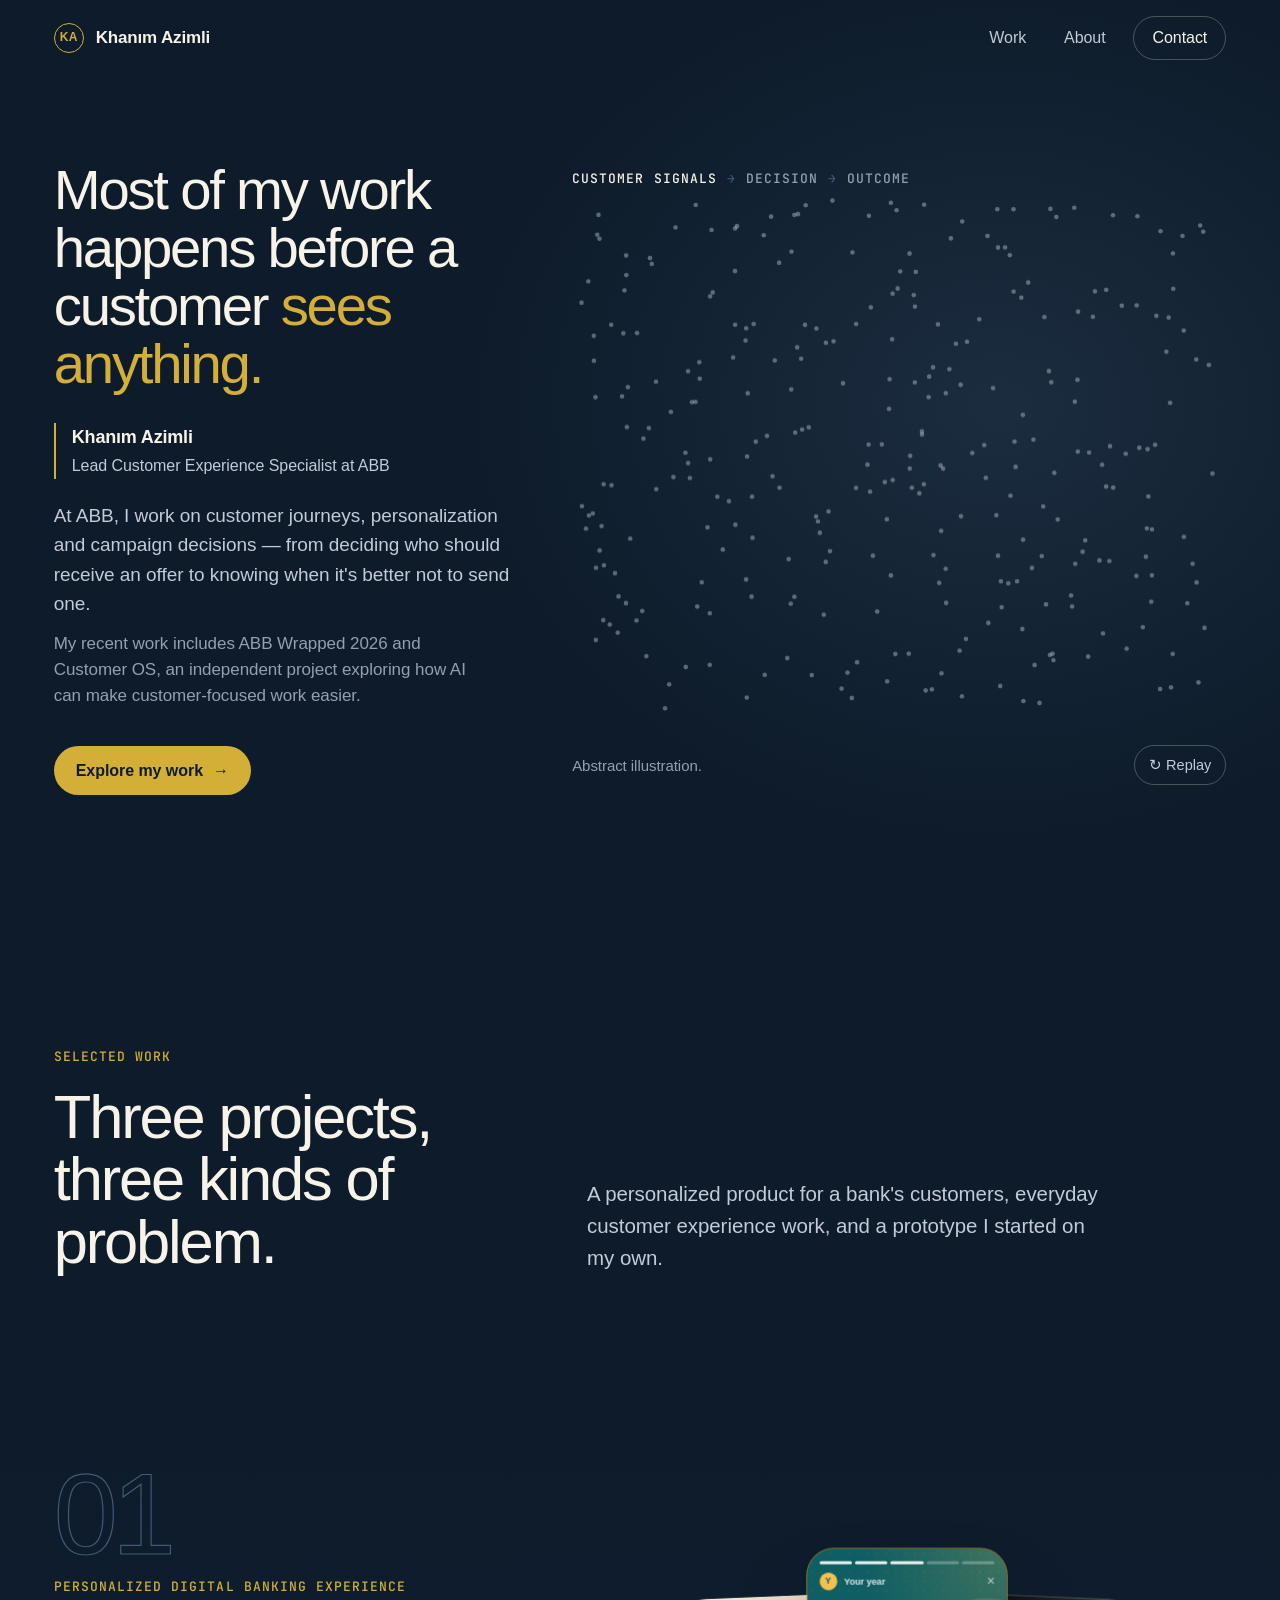
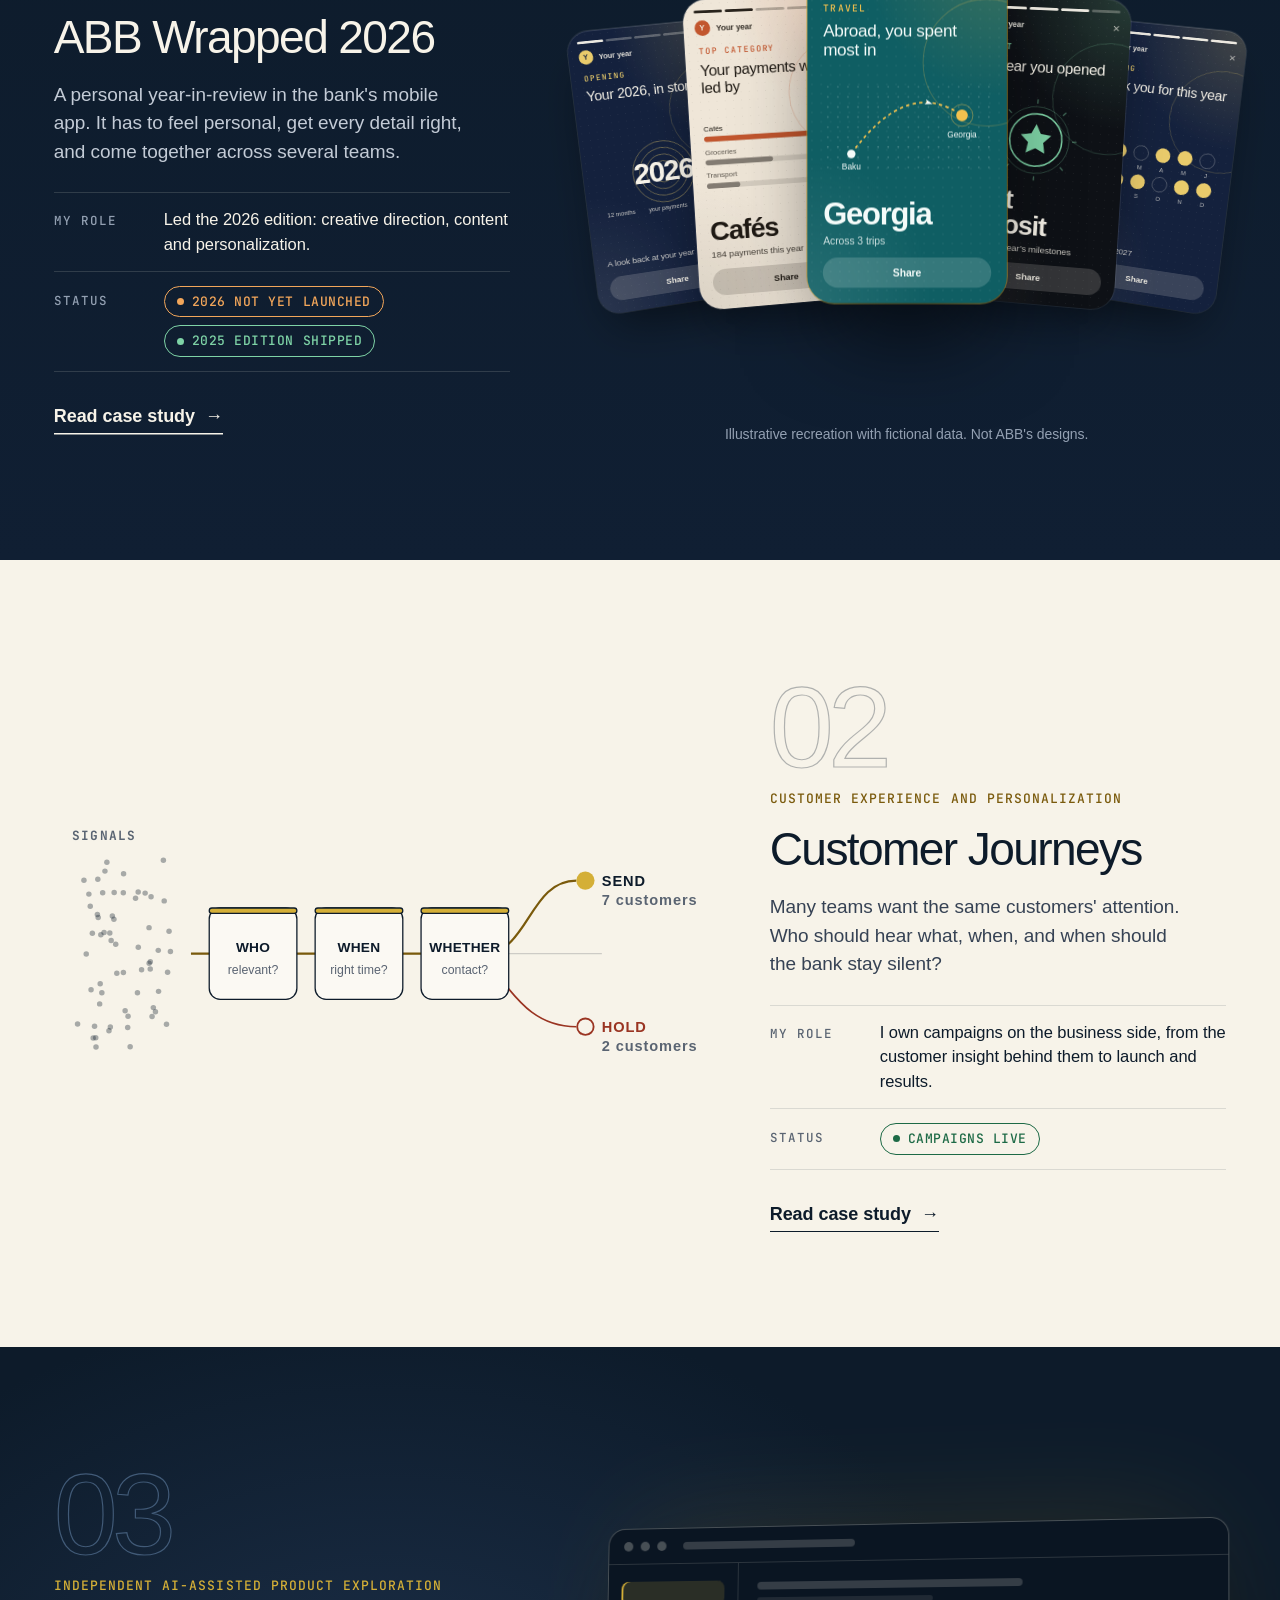
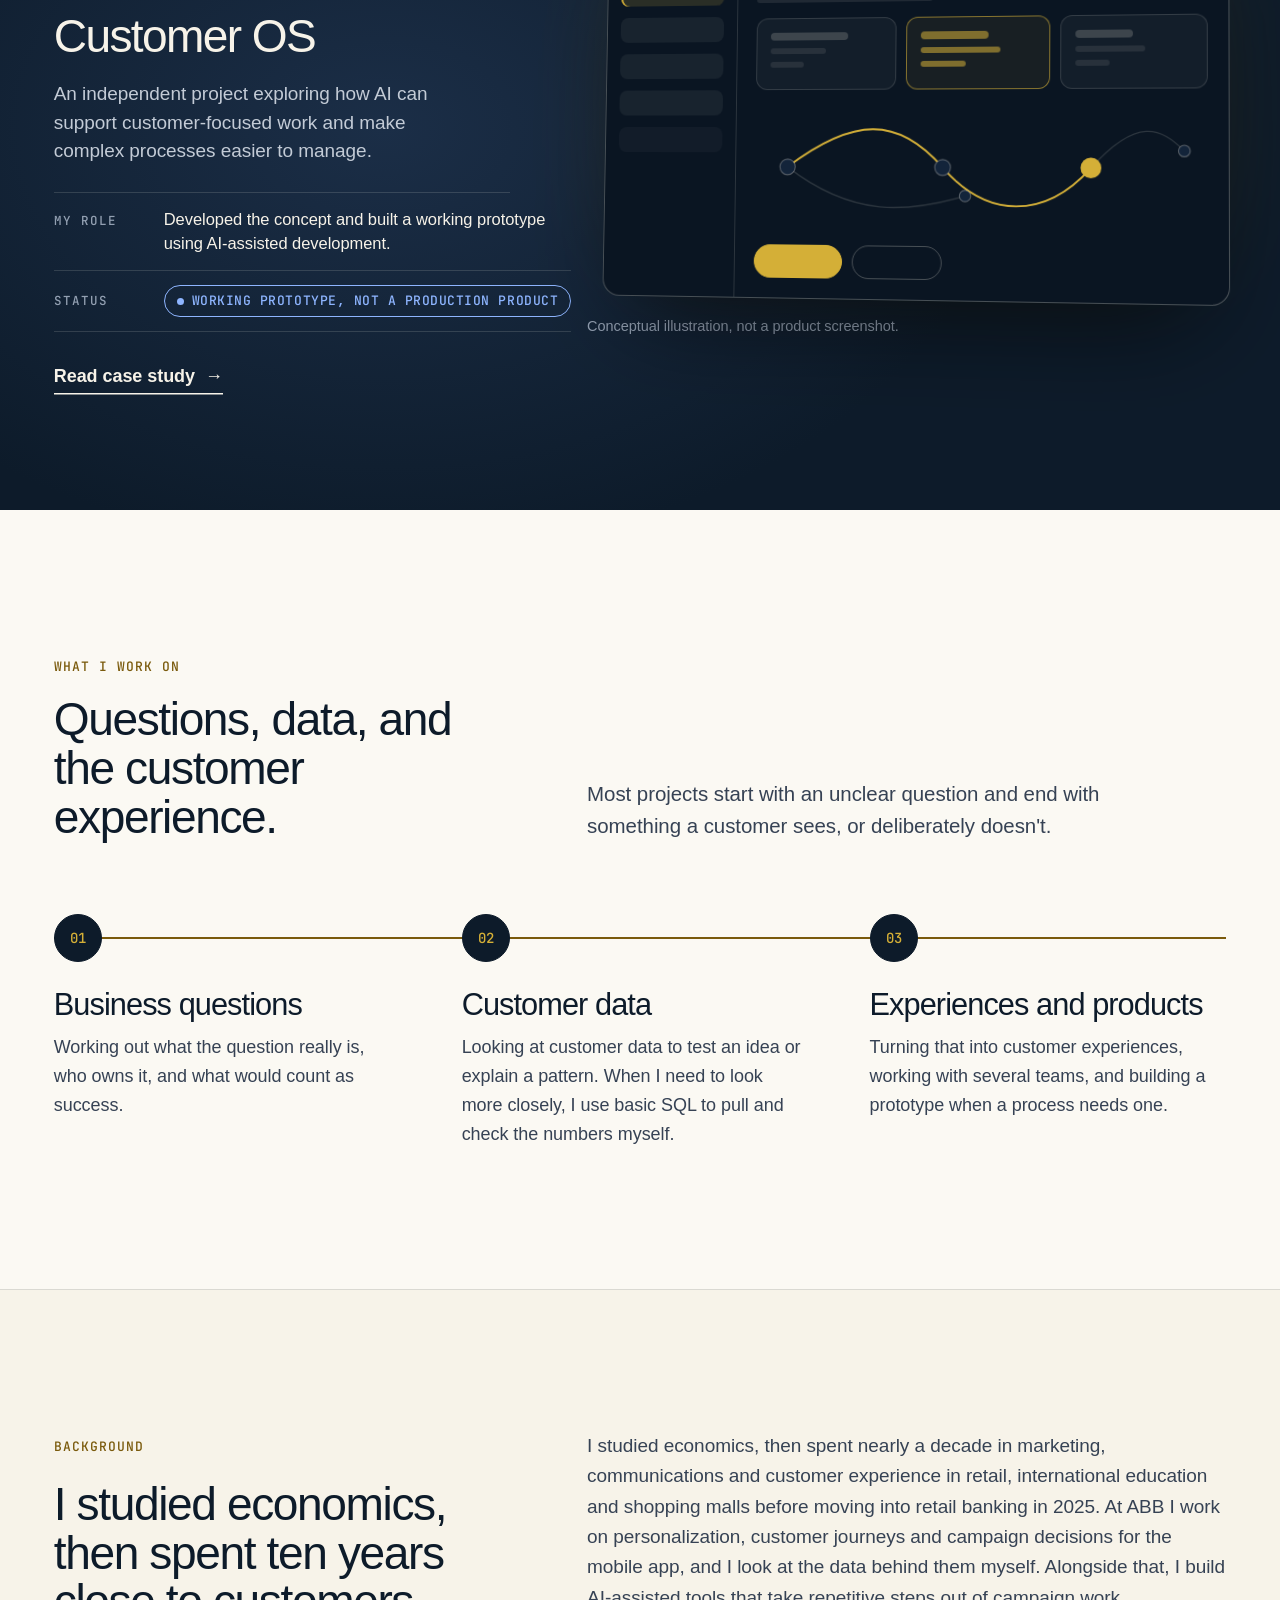
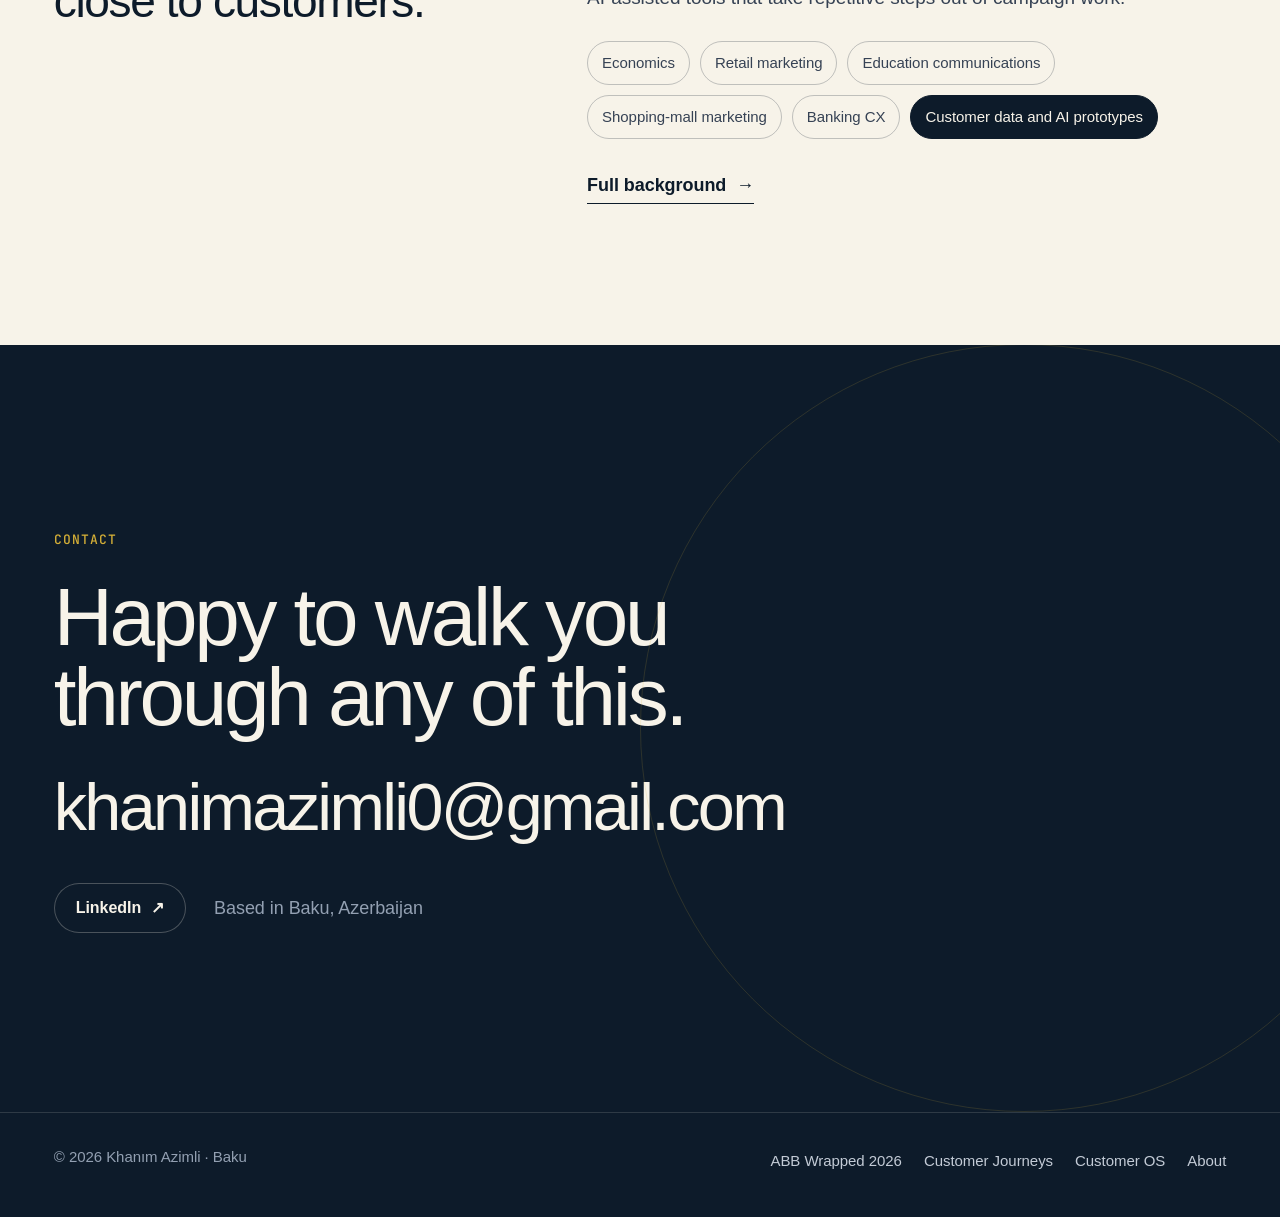
==== index.html @ fde763e1 "Shorten case studies and remove remaining operational detail - ABB Wrapped 2026: remove the story vi" ====
<!doctype html>
<html lang="en">
<head>
<!-- Google tag (gtag.js) -->
<script async src="https://www.googletagmanager.com/gtag/js?id=G-ZDHZ7BPM4B"></script>
<script>
  window.dataLayer = window.dataLayer || [];
  function gtag(){dataLayer.push(arguments);}
  gtag('js', new Date());

  gtag('config', 'G-ZDHZ7BPM4B');
</script>
<meta charset="utf-8">
<meta name="viewport" content="width=device-width, initial-scale=1">
<title>Khanım Azimli · Customer experience, data and products</title>
<meta name="description" content="Khanım Azimli, Lead Customer Experience Specialist at ABB in Baku. Selected work: ABB Wrapped 2026, customer journeys and personalization, and Customer OS, an independent AI-assisted product exploration.">
<link rel="canonical" href="https://khanimazimli.github.io/">
<meta property="og:type" content="website">
<meta property="og:title" content="Khanım Azimli · The Decision Studio">
<meta property="og:description" content="Customer experience, data and personalization in retail banking, and an independent AI-assisted product. Three selected projects.">
<meta property="og:url" content="https://khanimazimli.github.io/">
<meta name="theme-color" content="#0D1B2A">
<link rel="icon" href="data:image/svg+xml,%3Csvg xmlns='http://www.w3.org/2000/svg' viewBox='0 0 32 32'%3E%3Crect width='32' height='32' rx='16' fill='%230D1B2A'/%3E%3Ccircle cx='16' cy='16' r='12' fill='none' stroke='%23D4AF37' stroke-width='1.6'/%3E%3Ctext x='16' y='20.5' font-family='Arial' font-size='11' font-weight='700' fill='%23D4AF37' text-anchor='middle'%3EKA%3C/text%3E%3C/svg%3E">
<script type="application/ld+json">
{"@context":"https://schema.org","@type":"Person","name":"Khanım Azimli","jobTitle":"Lead Customer Experience Specialist","worksFor":{"@type":"Organization","name":"International Bank of Azerbaijan (ABB)"},"address":{"@type":"PostalAddress","addressLocality":"Baku","addressCountry":"AZ"},"url":"https://khanimazimli.github.io/","sameAs":["https://www.linkedin.com/in/khanimazimli"]}
</script>
<link rel="preconnect" href="https://api.fontshare.com" crossorigin>
<link rel="preconnect" href="https://fonts.googleapis.com">
<link rel="preconnect" href="https://fonts.gstatic.com" crossorigin>
<link rel="stylesheet" href="https://api.fontshare.com/v2/css?f[]=satoshi@400,500,700&display=swap">
<link rel="stylesheet" href="https://fonts.googleapis.com/css2?family=JetBrains+Mono:wght@500&display=swap">
<link rel="stylesheet" href="assets/studio.css">
<style>
/* ---------- hero ---------- */
.hero { min-height: 100svh; display: flex; align-items: center; padding: 120px 0 64px; position: relative; overflow: hidden; }
.hero::before { content: ""; position: absolute; inset: 0; background: radial-gradient(60% 70% at 78% 45%, rgba(65, 90, 119, .28), transparent 70%); pointer-events: none; }
.hero .wrap { display: grid; grid-template-columns: minmax(0, 5fr) minmax(0, 7fr); gap: clamp(24px, 4vw, 64px); align-items: center; position: relative; }
.hero h1 { font-size: clamp(40px, 4.4vw, 64px); letter-spacing: -.04em; line-height: 1.03; max-width: 15ch; }
.hero .who2 { margin-top: 30px; padding-left: 16px; border-left: 2px solid var(--gold); }
.hero .who2 b { display: block; font-weight: 700; font-size: 18px; letter-spacing: -.01em; }
.hero .who2 span { display: block; margin-top: 2px; font-size: 16px; color: var(--tx-2); }
.hero h1 .gold { display: inline; }
.hero .lede { margin-top: 22px; font-size: 19px; max-width: 46ch; }
.hero .lede.l2 { margin-top: 12px; font-size: 17px; color: var(--tx-3); }
.hero .acts { margin-top: 36px; display: flex; flex-wrap: wrap; gap: 12px; }

/* visualization */
.viz { position: relative; aspect-ratio: 7 / 6; width: 100%; }
.viz canvas { position: absolute; inset: 0; width: 100%; height: 100%; }
.viz .stage { position: absolute; left: 0; top: 0; font: 500 13px/1.3 var(--m); letter-spacing: .08em; text-transform: uppercase; color: var(--tx-3); display: flex; gap: 10px; align-items: center; }
.viz .stage b { color: var(--gold); font-weight: 500; }
.viz .stage .ar { color: var(--steel); }
.viz .stage span { transition: color .4s; }
.viz .stage span.on { color: var(--tx); }
.act { position: absolute; right: 0; top: 34%; width: 37%; padding: 16px 18px; background: var(--gold); color: var(--navy); border-radius: 14px; opacity: 0; transform: translateY(10px); transition: opacity .6s var(--e), transform .6s var(--e); }
.act.on { opacity: 1; transform: none; }
.act small { display: block; font: 500 12.5px/1.3 var(--m); letter-spacing: .08em; text-transform: uppercase; }
.act b { display: block; margin-top: 6px; font-size: 18px; line-height: 1.25; }
.act span { display: block; margin-top: 6px; font-size: 14.5px; line-height: 1.4; }
.viz-foot { display: flex; justify-content: space-between; align-items: center; gap: 12px; margin-top: 14px; }
.replay { display: inline-flex; align-items: center; gap: 8px; min-height: 40px; padding: 6px 14px; border-radius: 999px; background: transparent; border: 1px solid var(--ln-d2); color: var(--tx-2); font-size: 14.5px; }
.replay:hover { border-color: var(--gold); color: var(--tx); }

@media (max-width: 1080px) {
  .hero .wrap { grid-template-columns: 1fr; }
  .hero { padding-top: 112px; }
  .viz { max-width: 760px; }
}
.qx { display: none; }
@media (max-width: 640px) {
  .hero { min-height: auto; padding: 92px 0 36px; }
  .hero h1 { font-size: 36px; line-height: 1.04; }
  .hero .who2 { margin-top: 18px; }
  .hero .who2 b { font-size: 17px; }
  .hero .who2 span { font-size: 15px; }
  .hero .lede { font-size: 17px; margin-top: 14px; }
  .hero .lede.l2 { font-size: 15.5px; margin-top: 8px; }
  .hero .acts { margin-top: 20px; }
  .qx { display: grid; grid-template-columns: repeat(3, minmax(0, 1fr)); gap: 8px; margin-top: 14px; }
  .qx a { display: block; padding: 10px 10px 12px; border-radius: 12px; border: 1px solid var(--ln-d2); text-decoration: none; font-size: 14px; line-height: 1.25; color: var(--tx); min-height: 44px; }
  .qx a small { display: block; font: 500 11.5px var(--m); color: var(--gold); letter-spacing: .06em; margin-bottom: 4px; }
  .viz { aspect-ratio: auto; margin-top: 4px; }
  .viz canvas { position: relative; height: 190px; }
  .viz .stage { position: relative; margin-bottom: 4px; flex-wrap: wrap; font-size: 11.5px; gap: 6px; }
  .act { position: relative; width: 100%; right: auto; top: auto; bottom: auto; margin-top: 8px; padding: 12px 14px; }
  .act b { font-size: 16px; margin-top: 4px; }
  .act span { font-size: 13.5px; margin-top: 4px; }
  .viz-foot { margin-top: 8px; }
}

/* ---------- selected work ---------- */
.work-h { padding: var(--sec) 0 clamp(40px, 5vw, 64px); }
.feat { position: relative; overflow: hidden; padding: clamp(72px, 9vw, 136px) 0; }
.feat .wrap { display: grid; grid-template-columns: minmax(0, 5fr) minmax(0, 7fr); gap: clamp(32px, 6vw, 96px); align-items: center; }
.feat.rev .wrap { grid-template-columns: minmax(0, 7fr) minmax(0, 5fr); }
.feat.rev .txt { order: 2; }
.feat .no { font: 500 clamp(64px, 9vw, 128px)/.9 var(--f); letter-spacing: -.05em; color: transparent; -webkit-text-stroke: 1.2px var(--steel); }
.feat.lt .no { -webkit-text-stroke-color: rgba(13, 27, 42, .3); }
.feat h3 { margin-top: 18px; font-size: clamp(32px, 3.6vw, 52px); letter-spacing: -.035em; line-height: 1.02; }
.feat .prob { margin-top: 20px; font-size: 19px; line-height: 1.5; color: var(--tx-2); max-width: 40ch; }
.feat.lt .prob { color: var(--ink-2); }
.feat dl { margin: 26px 0 0; display: grid; gap: 0; border-top: 1px solid var(--ln-d); max-width: 46ch; }
.feat.lt dl { border-color: var(--ln-l); }
.feat dl div { display: grid; grid-template-columns: 96px 1fr; gap: 14px; padding: 14px 0; border-bottom: 1px solid var(--ln-d); align-items: baseline; }
.feat.lt dl div { border-color: var(--ln-l); }
.feat dt { font: 500 12.5px/1.4 var(--m); letter-spacing: .08em; text-transform: uppercase; color: var(--tx-3); }
.feat.lt dt { color: var(--ink-3); }
.feat dd { margin: 0; font-size: 16.5px; line-height: 1.5; }
.feat .go { margin-top: 30px; }
.feat .vis { position: relative; min-width: 0; }
.feat .tag { position: absolute; left: 0; bottom: -34px; font-size: 14px; color: var(--tx-3); }
.feat.lt .tag { color: var(--ink-3); }
@media (max-width: 960px) {
  .feat .wrap, .feat.rev .wrap { grid-template-columns: 1fr; }
  .feat.rev .txt { order: 0; }
  .feat .vis { order: 2; }
}

/* 01 wrapped fan */
.f1 { background: linear-gradient(180deg, var(--navy) 0%, #101F33 100%); }
.fan { position: relative; height: clamp(380px, 44vw, 560px); perspective: 1400px; }
.fan .phone { position: absolute; top: 50%; left: 50%; width: clamp(150px, 15vw, 220px); transform-origin: 50% 100%; transition: transform 1s var(--e), opacity 1s var(--e); will-change: transform; }
.fan .phone:nth-child(1) { transform: translate(-50%, -50%) translateX(-118%) rotateY(18deg) rotateZ(-7deg) scale(.82); }
.fan .phone:nth-child(2) { transform: translate(-50%, -50%) translateX(-62%) rotateY(12deg) rotateZ(-3.5deg) scale(.9); z-index: 2; }
.fan .phone:nth-child(3) { transform: translate(-50%, -50%) scale(1.04); z-index: 3; box-shadow: 0 50px 90px -30px rgba(0, 0, 0, .8), 0 0 0 1px rgba(212, 175, 55, .55); }
.fan .phone:nth-child(4) { transform: translate(-50%, -50%) translateX(62%) rotateY(-12deg) rotateZ(3.5deg) scale(.9); z-index: 2; }
.fan .phone:nth-child(5) { transform: translate(-50%, -50%) translateX(118%) rotateY(-18deg) rotateZ(7deg) scale(.82); }
.js .fan:not(.in) .phone { transform: translate(-50%, -50%) scale(.9); opacity: 0; }
.f1:hover .fan.in .phone:nth-child(1), .f1:focus-within .fan.in .phone:nth-child(1) { transform: translate(-50%, -50%) translateX(-140%) rotateY(14deg) rotateZ(-9deg) scale(.82); }
.f1:hover .fan.in .phone:nth-child(2), .f1:focus-within .fan.in .phone:nth-child(2) { transform: translate(-50%, -50%) translateX(-74%) rotateY(8deg) rotateZ(-4.5deg) scale(.9); }
.f1:hover .fan.in .phone:nth-child(4), .f1:focus-within .fan.in .phone:nth-child(4) { transform: translate(-50%, -50%) translateX(74%) rotateY(-8deg) rotateZ(4.5deg) scale(.9); }
.f1:hover .fan.in .phone:nth-child(5), .f1:focus-within .fan.in .phone:nth-child(5) { transform: translate(-50%, -50%) translateX(140%) rotateY(-14deg) rotateZ(9deg) scale(.82); }
@media (max-width: 640px) {
  .fan { height: 420px; }
  .fan .phone { width: 168px; }
  .fan .phone:nth-child(1), .fan .phone:nth-child(5) { display: none; }
  .fan .phone:nth-child(2) { transform: translate(-50%, -50%) translateX(-52%) rotateZ(-5deg) scale(.86); }
  .fan .phone:nth-child(4) { transform: translate(-50%, -50%) translateX(52%) rotateZ(5deg) scale(.86); }
}

/* 02 decision flow */
.flow svg { width: 100%; height: auto; overflow: visible; }
.flow .rail { fill: none; stroke: rgba(13, 27, 42, .18); stroke-width: 1.5; }
.flow .path { fill: none; stroke: var(--gold-ink); stroke-width: 2.4; stroke-dasharray: 1; stroke-dashoffset: 1; }
.flow .hpath { fill: none; stroke: var(--hold-l); stroke-width: 1.8; stroke-dasharray: 1; stroke-dashoffset: 1; }
.flow.in .path { transition: stroke-dashoffset 2.4s var(--e2) .3s; stroke-dashoffset: 0; }
.flow.in .hpath { transition: stroke-dashoffset 1.6s var(--e2) 1.2s; stroke-dashoffset: 0; }
.flow .gate rect { fill: var(--paper); stroke: var(--ink); stroke-width: 1.4; }
.flow .gate text { font: 700 15px var(--f); fill: var(--ink); letter-spacing: .02em; }
.flow .gate .q { font: 400 13.5px var(--f); fill: var(--ink-3); letter-spacing: 0; }
.flow .gate .lit { fill: var(--gold); opacity: 0; transition: opacity .5s; }
.flow.in .g1 .lit { opacity: 1; transition-delay: .9s; }
.flow.in .g2 .lit { opacity: 1; transition-delay: 1.5s; }
.flow.in .g3 .lit { opacity: 1; transition-delay: 2.1s; }
.flow .tally { opacity: 0; transition: opacity .6s 3.9s; font: 500 14px var(--m); }
.flow.in .tally { opacity: 1; }
.flow .dot { fill: rgba(13, 27, 42, .34); }
.flow .run { offset-rotate: 0deg; offset-distance: 0%; opacity: 0; }
.flow.in .run { animation: run 2.6s var(--e2) forwards; animation-delay: var(--d); }
@keyframes run { 0% { offset-distance: 0%; opacity: 0; } 8% { opacity: 1; } 92% { opacity: 1; } 100% { offset-distance: 100%; opacity: 0; } }
.flow .out text { font: 700 16px var(--f); letter-spacing: .06em; }

/* 03 abstract product */
.f3 { background: radial-gradient(70% 80% at 30% 50%, #1B2E47 0%, var(--navy) 70%); }
.pw { perspective: 1600px; }
.pw .absw { transform: rotateY(-9deg) rotateX(3deg); transform-origin: 70% 50%; transition: transform 1.1s var(--e); }
.f3:hover .pw .absw, .f3:focus-within .pw .absw { transform: rotateY(-3deg) rotateX(1deg); }
@media (max-width: 640px) { .pw .absw { transform: none; } }

/* ---------- capabilities ---------- */
.caps { position: relative; display: grid; grid-template-columns: repeat(3, minmax(0, 1fr)); gap: clamp(20px, 4vw, 56px); margin-top: clamp(40px, 6vw, 72px); }
.caps::before { content: ""; position: absolute; left: 0; right: 0; top: 23px; height: 1.5px; background: var(--ln-l2); }
.caps .line { position: absolute; left: 0; top: 23px; height: 2px; width: 100%; background: var(--gold-ink); transform-origin: 0 50%; transform: scaleX(0); transition: transform 2.2s var(--e2) .2s; }
.caps.in .line { transform: scaleX(1); }
.cap { position: relative; }
.cap .nd { width: 48px; height: 48px; border-radius: 50%; display: grid; place-items: center; background: var(--paper); border: 1.5px solid var(--ink); font: 500 14px var(--m); position: relative; z-index: 1; transition: background .5s, color .5s, border-color .5s; }
.caps.in .cap .nd { background: var(--ink); color: var(--gold); }
.caps.in .cap:nth-child(2) .nd { transition-delay: .2s; } .caps.in .cap:nth-child(3) .nd { transition-delay: .9s; } .caps.in .cap:nth-child(4) .nd { transition-delay: 1.7s; }
.cap h3 { margin-top: 26px; font-size: clamp(24px, 2.4vw, 32px); letter-spacing: -.03em; }
.cap p { margin-top: 12px; color: var(--ink-2); max-width: 34ch; }
.cap .eg { margin-top: 20px; padding-top: 16px; border-top: 1px solid var(--ln-l); font-size: 15.5px; color: var(--ink-3); }
.cap .eg a { color: var(--ink); font-weight: 700; text-decoration-color: var(--gold-ink); text-underline-offset: 4px; }
@media (max-width: 860px) {
  .caps { grid-template-columns: 1fr; gap: 40px; padding-left: 70px; }
  .caps::before { left: 23px; right: auto; top: 0; bottom: 0; width: 1.5px; height: auto; }
  .caps .line { left: 23px; top: 0; width: 2px; height: 100%; transform: scaleY(0); transform-origin: 50% 0; }
  .caps.in .line { transform: scaleY(1); }
  .cap .nd { position: absolute; left: -70px; top: 0; }
  .cap h3 { margin-top: 8px; }
}

/* ---------- background, contact ---------- */
.bg-grid { display: grid; grid-template-columns: minmax(0, 5fr) minmax(0, 7fr); gap: clamp(32px, 6vw, 96px); }
.bg-grid > * { min-width: 0; }
.path { display: flex; flex-wrap: wrap; gap: 10px; margin-top: 28px; }
.path span { padding: 9px 14px; border-radius: 999px; border: 1px solid var(--ln-l2); font-size: 15px; color: var(--ink-2); }
.path span.hot { background: var(--ink); color: var(--ivory); border-color: var(--ink); }
@media (max-width: 960px) { .bg-grid { grid-template-columns: 1fr; } }
.contact { padding: clamp(110px, 14vw, 200px) 0; position: relative; overflow: hidden; }
.contact::after { content: ""; position: absolute; right: -10%; top: 50%; width: 60vw; aspect-ratio: 1; border-radius: 50%; border: 1px solid rgba(212, 175, 55, .16); transform: translateY(-50%); pointer-events: none; }
.contact .mail { display: inline-block; margin-top: 36px; font-size: clamp(28px, 5.2vw, 76px); font-weight: 500; letter-spacing: -.04em; line-height: 1.05; text-decoration: none; overflow-wrap: anywhere; background: linear-gradient(var(--gold), var(--gold)) 0 100% / 0 2px no-repeat; transition: background-size .6s var(--e), color .3s; }
.contact .mail:hover { background-size: 100% 2px; color: var(--gold); }
.contact .row { margin-top: 40px; display: flex; flex-wrap: wrap; gap: 12px 28px; align-items: center; color: var(--tx-3); }
@media (max-width: 640px) {
  .work-h { padding: 52px 0 0; }
  .work-h .lede { font-size: 17px; }
  .feat { padding: 56px 0 64px; }
  .feat .no { font-size: 56px; }
}
</style>
</head>
<body>
<a class="skip" href="#main">Skip to content</a>

<header class="nav">
  <div class="wrap">
    <a class="brand" href="./" aria-label="Khanım Azimli, home"><i aria-hidden="true">KA</i><span>Khanım Azimli</span></a>
    <nav aria-label="Primary">
      <ul>
        <li><a href="#work">Work</a></li>
        <li><a href="about/">About</a></li>
        <li><a class="cta" href="#contact">Contact</a></li>
      </ul>
    </nav>
  </div>
</header>

<main id="main">
  <!-- A · HERO -->
  <section class="hero dk" aria-labelledby="h1">
    <div class="wrap">
      <div>
        <h1 id="h1" data-rv>Most of my work happens before a customer <span class="gold">sees anything.</span></h1>
        <p class="who2" data-rv style="--d:.1s"><b>Khanım Azimli</b><span>Lead Customer Experience Specialist at ABB</span></p>
        <p class="lede" data-rv style="--d:.18s">At ABB, I work on customer journeys, personalization and campaign decisions — from deciding who should receive an offer to knowing when it's better not to send one.</p>
        <p class="lede l2" data-rv style="--d:.24s">My recent work includes ABB Wrapped 2026 and Customer OS, an independent project exploring how AI can make customer-focused work easier.</p>
        <div class="acts" data-rv style="--d:.32s"><a class="btn" href="#work">Explore my work <span class="ar" aria-hidden="true">→</span></a></div>
        <nav class="qx" aria-label="Case studies"><a href="abb-wrapped/"><small>01</small>ABB Wrapped 2026</a><a href="customer-journeys/"><small>02</small>Customer Journeys</a><a href="customer-os/"><small>03</small>Customer OS</a></nav>
      </div>

      <div data-rv="fade" style="--d:.2s">
        <figure class="viz" id="viz" style="margin:0">
          <p class="stage" aria-hidden="true"><span data-s="0">Customer signals</span><span class="ar">→</span><span data-s="1">Decision</span><span class="ar">→</span><span data-s="2">Outcome</span></p>
          <canvas id="vc" aria-hidden="true"></canvas>
          <div class="act" id="vact"><small>Outcome</small><b>The right message, at the right moment</b><span>Or no message at all, when silence serves the customer better.</span></div>
          <figcaption class="sr">Abstract illustration. Scattered customer signals gather into groups. One group comes into focus, a few customers within it are held back, and a line leads to an outcome: the right message at the right moment, or none at all.</figcaption>
        </figure>
        <div class="viz-foot"><span class="small">Abstract illustration.</span><button class="replay" type="button" id="vreplay">↻ Replay</button></div>
      </div>
    </div>
  </section>

  <!-- B · SELECTED WORK -->
  <div id="work" class="dk work-h">
    <div class="wrap sh" style="margin-bottom:0">
      <div><span class="lbl g" data-rv>Selected work</span><h2 class="d2" data-rv style="--d:.06s">Three projects, three kinds of problem.</h2></div>
      <p class="lede" data-rv style="--d:.12s">A personalized product for a bank's customers, everyday customer experience work, and a prototype I started on my own.</p>
    </div>
  </div>

  <!-- 01 -->
  <article class="feat f1 dk" aria-labelledby="f1t">
    <div class="wrap">
      <div class="txt">
        <span class="no" aria-hidden="true">01</span>
        <span class="lbl g" style="display:flex;margin-top:12px">Personalized digital banking experience</span>
        <h3 id="f1t">ABB Wrapped 2026</h3>
        <p class="prob">A personal year-in-review in the bank's mobile app. It has to feel personal, get every detail right, and come together across several teams.</p>
        <dl>
          <div><dt>My role</dt><dd>Led the 2026 edition: creative direction, content and personalization.</dd></div>
          <div><dt>Status</dt><dd style="display:flex;flex-wrap:wrap;gap:8px"><span class="st wait">2026 not yet launched</span><span class="st done">2025 edition shipped</span></dd></div>
        </dl>
        <a class="link go" href="abb-wrapped/">Read case study <span class="ar" aria-hidden="true">→</span></a>
      </div>
      <div class="vis">
        <div class="fan" data-rv="fade" id="fan" aria-hidden="true"></div>
        <p class="tag" style="position:static;margin-top:10px;text-align:center">Illustrative recreation with fictional data. Not ABB's designs.</p>
      </div>
    </div>
  </article>

  <!-- 02 -->
  <article class="feat lt rev" aria-labelledby="f2t">
    <div class="wrap">
      <div class="txt">
        <span class="no" aria-hidden="true">02</span>
        <span class="lbl g" style="display:flex;margin-top:12px">Customer experience and personalization</span>
        <h3 id="f2t">Customer Journeys</h3>
        <p class="prob">Many teams want the same customers' attention. Who should hear what, when, and when should the bank stay silent?</p>
        <dl>
          <div><dt>My role</dt><dd>I own campaigns on the business side, from the customer insight behind them to launch and results.</dd></div>
          <div><dt>Status</dt><dd><span class="st done">Campaigns live</span></dd></div>
        </dl>
        <a class="link go" href="customer-journeys/">Read case study <span class="ar" aria-hidden="true">→</span></a>
      </div>
      <div class="vis flow" data-rv="fade">
        <svg viewBox="0 0 700 330" role="img" aria-labelledby="flowT">
          <title id="flowT">Customer signals pass three questions: who qualifies, when is the right moment, and whether to contact at all. Most that pass are sent a message; some are held back.</title>
          <g id="dots"></g>
          <path class="rail" d="M150 165 H600"/>
          <path class="path" pathLength="1" d="M150 165 H470 C520 165 520 85 572 85"/>
          <path class="hpath" pathLength="1" d="M450 165 C490 165 500 245 572 245"/>
          <g class="gate g1" transform="translate(170 115)"><rect width="96" height="100" rx="12"/><rect class="lit" width="96" height="6" rx="3"/><text x="48" y="48" text-anchor="middle">WHO</text><text class="q" x="48" y="72" text-anchor="middle">relevant?</text></g>
          <g class="gate g2" transform="translate(286 115)"><rect width="96" height="100" rx="12"/><rect class="lit" width="96" height="6" rx="3"/><text x="48" y="48" text-anchor="middle">WHEN</text><text class="q" x="48" y="72" text-anchor="middle">right time?</text></g>
          <g class="gate g3" transform="translate(402 115)"><rect width="96" height="100" rx="12"/><rect class="lit" width="96" height="6" rx="3"/><text x="48" y="48" text-anchor="middle">WHETHER</text><text class="q" x="48" y="72" text-anchor="middle">contact?</text></g>
          <g id="runners"></g>
          <g class="out"><circle cx="582" cy="85" r="10" fill="#D4AF37"/><text x="600" y="91" fill="#0D1B2A">SEND</text><text class="tally" x="600" y="112" fill="#5A6472">7 customers</text><circle cx="582" cy="245" r="9" fill="#F7F3E9" stroke="#9A3422" stroke-width="2"/><text x="600" y="251" fill="#9A3422">HOLD</text><text class="tally" x="600" y="272" fill="#5A6472">2 customers</text></g>
          <text x="20" y="40" font-size="14" font-weight="700" letter-spacing="1.2" fill="#5A6472" font-family="JetBrains Mono, monospace">SIGNALS</text>
        </svg>
      </div>
    </div>
  </article>

  <!-- 03 -->
  <article class="feat f3 dk" aria-labelledby="f3t">
    <div class="wrap">
      <div class="txt">
        <span class="no" aria-hidden="true">03</span>
        <span class="lbl g" style="display:flex;margin-top:12px">Independent AI-assisted product exploration</span>
        <h3 id="f3t">Customer OS</h3>
        <p class="prob">An independent project exploring how AI can support customer-focused work and make complex processes easier to manage.</p>
        <dl>
          <div><dt>My role</dt><dd>Developed the concept and built a working prototype using AI-assisted development.</dd></div>
          <div><dt>Status</dt><dd><span class="st pro">Working prototype, not a production product</span></dd></div>
        </dl>
        <a class="link go" href="customer-os/">Read case study <span class="ar" aria-hidden="true">→</span></a>
      </div>
      <div class="vis pw" id="pw">
        <div class="absw" aria-hidden="true">
          <div class="bar"><i></i><i></i><i></i><span class="ln w30"></span></div>
          <div class="ab">
            <div class="as"><span class="pl on"></span><span class="pl"></span><span class="pl"></span><span class="pl"></span><span class="pl" style="opacity:.5"></span></div>
            <div class="am">
              <div><span class="ln w60"></span><span class="ln thin w40"></span></div>
              <div class="cards"><div class="c"><span class="ln w70"></span><span class="ln thin w50"></span><span class="ln thin w30"></span></div><div class="c hi"><span class="ln w60"></span><span class="ln thin w70"></span><span class="ln thin w40"></span></div><div class="c"><span class="ln w50"></span><span class="ln thin w60"></span><span class="ln thin w30"></span></div></div>
              <svg class="net" viewBox="0 0 400 110"><path class="e" d="M30 55 C90 10 130 10 170 55 S260 100 300 55 S360 20 380 40"/><path class="e" d="M30 55 C90 100 140 95 190 80"/><path class="g" pathLength="1" d="M30 55 C90 10 130 10 170 55 S260 100 300 55"/><circle class="n" cx="30" cy="55" r="7"/><circle class="n" cx="170" cy="55" r="7"/><circle class="n" cx="190" cy="80" r="5"/><circle class="n" cx="380" cy="40" r="5"/><circle class="n gold" cx="300" cy="55" r="9"/></svg>
              <div class="af"><span class="pill gold"></span><span class="pill"></span></div>
            </div>
          </div>
        </div>
        <p class="absw-cap">Conceptual illustration, not a product screenshot.</p>
      </div>
    </div>
  </article>

  <!-- C · WHAT I WORK ON -->
  <section class="sec lt2" aria-labelledby="capT">
    <div class="wrap">
      <div class="sh" style="margin-bottom:0">
        <div><span class="lbl g" data-rv>What I work on</span><h2 class="h2" id="capT" data-rv style="--d:.06s">Questions, data, and the customer experience.</h2></div>
        <p class="lede" data-rv style="--d:.12s">Most projects start with an unclear question and end with something a customer sees, or deliberately doesn't.</p>
      </div>
      <div class="caps" id="caps">
        <span class="line" aria-hidden="true"></span>
        <div class="cap"><span class="nd" aria-hidden="true">01</span><h3>Business questions</h3><p>Working out what the question really is, who owns it, and what would count as success.</p></div>
        <div class="cap"><span class="nd" aria-hidden="true">02</span><h3>Customer data</h3><p>Looking at customer data to test an idea or explain a pattern. When I need to look more closely, I use basic SQL to pull and check the numbers myself.</p></div>
        <div class="cap"><span class="nd" aria-hidden="true">03</span><h3>Experiences and products</h3><p>Turning that into customer experiences, working with several teams, and building a prototype when a process needs one.</p></div>
      </div>
    </div>
  </section>

  <!-- D · BACKGROUND -->
  <section class="sec lt" aria-labelledby="bgT" style="border-top:1px solid var(--ln-l)">
    <div class="wrap bg-grid">
      <div><span class="lbl g" data-rv>Background</span><h2 class="h2" id="bgT" data-rv style="--d:.06s;margin-top:20px">I studied economics, then spent ten years close to customers.</h2></div>
      <div>
        <p class="body" data-rv style="font-size:19px">I studied economics, then spent nearly a decade in marketing, communications and customer experience in retail, international education and shopping malls before moving into retail banking in 2025. At ABB I work on personalization, customer journeys and campaign decisions for the mobile app, and I look at the data behind them myself. Alongside that, I build AI-assisted tools that take repetitive steps out of campaign work.</p>
        <div class="path" data-rv style="--d:.1s" aria-label="Career path"><span>Economics</span><span>Retail marketing</span><span>Education communications</span><span>Shopping-mall marketing</span><span>Banking CX</span><span class="hot">Customer data and AI prototypes</span></div>
        <p style="margin-top:32px" data-rv><a class="link" href="about/">Full background <span class="ar" aria-hidden="true">→</span></a></p>
      </div>
    </div>
  </section>

  <!-- CONTACT -->
  <section class="contact dk" id="contact" aria-labelledby="ctT">
    <div class="wrap">
      <span class="lbl g" data-rv>Contact</span>
      <h2 class="d1" id="ctT" data-rv style="--d:.06s;margin-top:24px;max-width:14ch">Happy to walk you through any of this.</h2>
      <a class="mail" href="mailto:khanimazimli0@gmail.com" data-rv style="--d:.12s">khanimazimli0@gmail.com</a>
      <div class="row" data-rv style="--d:.18s"><a class="btn ghost" href="https://www.linkedin.com/in/khanimazimli" rel="noopener">LinkedIn <span class="ar" aria-hidden="true">↗</span></a><span>Based in Baku, Azerbaijan</span></div>
    </div>
  </section>
</main>

<footer class="foot">
  <div class="wrap">
    <span>© <span id="yr">2026</span> Khanım Azimli · Baku</span>
    <nav aria-label="Footer"><a href="abb-wrapped/">ABB Wrapped 2026</a><a href="customer-journeys/">Customer Journeys</a><a href="customer-os/">Customer OS</a><a href="about/">About</a></nav>
  </div>
</footer>

<script src="assets/studio.js"></script>
<script src="assets/stories.js"></script>
<script>
/* ---------- hero: signals → decision → action ---------- */
(function () {
  var fig = document.getElementById('viz'), cv = document.getElementById('vc');
  if (!fig || !cv) return;
  var ctx = cv.getContext('2d'), RM = KA.reduced;
  var act = document.getElementById('vact'), stg = [].slice.call(fig.querySelectorAll('.stage [data-s]'));
  var W, H, P = [], mobile, t0 = 0, raf = 0, visible = true, done = false;
  /* cluster centres as fractions of the canvas; group 0 is the one evaluated */
  var CD = [[.46, .42], [.14, .24], [.16, .78], [.5, .84]], CM = [[.5, .5], [.15, .3], [.85, .3], [.85, .78]];
  function rnd(s) { var x = Math.sin(s * 9301 + 49297) * 233280; return x - Math.floor(x); }
  function size() {
    var r = cv.getBoundingClientRect(), dpr = Math.min(2, devicePixelRatio || 1);
    W = r.width; H = r.height; cv.width = Math.round(W * dpr); cv.height = Math.round(H * dpr); ctx.setTransform(dpr, 0, 0, dpr, 0, 0);
    mobile = W < 520;
    var C = mobile ? CM : CD, n = mobile ? 120 : 300, sp = mobile ? .1 : .1;
    P = [];
    for (var i = 0; i < n; i++) {
      var g = i % 4, a = rnd(i + 1) * Math.PI * 2, rr = Math.sqrt(rnd(i + 7)) * (g === 0 ? sp * 1.15 : sp);
      P.push({ sx: rnd(i + 3) * .96 + .02, sy: rnd(i + 5) * .9 + .06, gx: C[g][0] + Math.cos(a) * rr * (H / W), gy: C[g][1] + Math.sin(a) * rr, g: g,
               hold: g === 0 && (i === 0 || i === 16 || i === 32), ph: rnd(i + 11) * 6.28 });
    }
  }
  function ease(x) { return x < 0 ? 0 : x > 1 ? 1 : x < .5 ? 4 * x * x * x : 1 - Math.pow(-2 * x + 2, 3) / 2; }
  function lerp(a, b, k) { return a + (b - a) * k; }
  function render(t) {
    /* timeline in ms */
    var kGather = ease((t - 900) / 2000), kHi = ease((t - 3100) / 700), kDec = t > 3500, kLine = ease((t - 5300) / 900);
    ctx.clearRect(0, 0, W, H);
    var c0 = (mobile ? CM : CD)[0];
    /* decision line from the evaluated group to the action */
    if (kLine > 0 && !mobile) {
      var ar = act.getBoundingClientRect(), cr = cv.getBoundingClientRect();
      var x1 = c0[0] * W + 60, y1 = c0[1] * H, x2 = ar.left - cr.left - 6, y2 = ar.top - cr.top + ar.height / 2;
      ctx.strokeStyle = '#D4AF37'; ctx.lineWidth = 1.6; ctx.beginPath();
      var cx = (x1 + x2) / 2;
      for (var s = 0; s <= kLine; s += .02) {
        var u = s, xx = Math.pow(1 - u, 3) * x1 + 3 * Math.pow(1 - u, 2) * u * cx + 3 * (1 - u) * u * u * cx + u * u * u * x2;
        var yy = Math.pow(1 - u, 3) * y1 + 3 * Math.pow(1 - u, 2) * u * y1 + 3 * (1 - u) * u * u * y2 + u * u * u * y2;
        s === 0 ? ctx.moveTo(xx, yy) : ctx.lineTo(xx, yy);
      }
      ctx.stroke();
    }
    for (var i = 0; i < P.length; i++) {
      var p = P[i], drift = (1 - kGather) * 6;
      var x = lerp(p.sx * W, p.gx * W, kGather) + Math.cos(t / 900 + p.ph) * drift;
      var y = lerp(p.sy * H, p.gy * H, kGather) + Math.sin(t / 1100 + p.ph) * drift;
      var col = 'rgba(195,203,214,' + (0.25 + 0.4 * Math.min(1, t / 900)) + ')', r = mobile ? 2.4 : 2.3;
      if (kHi > 0) {
        if (p.g === 0) { col = p.hold && kDec ? '#E58C7A' : 'rgba(212,175,55,' + (0.55 + 0.45 * kHi) + ')'; r += kHi * .9; }
        else col = 'rgba(147,160,178,' + (0.65 - 0.35 * kHi) + ')';
      }
      ctx.fillStyle = col; ctx.beginPath(); ctx.arc(x, y, r, 0, 6.283); ctx.fill();
      if (p.hold && kDec && kHi > 0) { ctx.strokeStyle = '#E58C7A'; ctx.lineWidth = 1.2; ctx.beginPath(); ctx.arc(x, y, r + 3.5, 0, 6.283); ctx.stroke(); }
    }
    /* ring around the evaluated group */
    if (kHi > 0) {
      ctx.strokeStyle = 'rgba(212,175,55,' + (0.5 * kHi) + ')'; ctx.lineWidth = 1; ctx.setLineDash([3, 5]);
      ctx.beginPath(); ctx.arc(c0[0] * W, c0[1] * H, (mobile ? .1 : .1) * 1.15 * H + 14, 0, 6.283); ctx.stroke(); ctx.setLineDash([]);
    }
    /* html overlays */
    act.classList.toggle('on', t > 5600);
    stg.forEach(function (s, i) { s.classList.toggle('on', i === 0 ? t < 3500 : i === 1 ? t >= 3500 && t < 5600 : t >= 5600); });
  }
  var END = 6600;
  function loop(now) {
    if (!t0) t0 = now;
    var t = now - t0; render(Math.min(t, END));
    if (t < END && visible) raf = requestAnimationFrame(loop); else { raf = 0; if (t >= END) done = true; }
  }
  function start() { cancelAnimationFrame(raf); t0 = 0; done = false; if (RM) { render(END); done = true; return; } raf = requestAnimationFrame(loop); }
  size();
  KA.watch(fig, function (v) {
    visible = v;
    if (v && !done && !raf && t0) { var resumeAt = performance.now(); t0 = 0; raf = requestAnimationFrame(loop); }
  });
  start();
  document.getElementById('vreplay').addEventListener('click', start);
  var rt; addEventListener('resize', function () { clearTimeout(rt); rt = setTimeout(function () { size(); if (done || RM) render(END); }, 120); });
})();

/* ---------- 01 · fan of illustrative stories ---------- */
(function () {
  var f = document.getElementById('fan'); if (!f || !window.KAStory) return;
  var L = KAStory.list, P = [[L[0], 0, 5], [L[1], 1, 5], [L[2], 2, 5], [L[3], 3, 5], [L[4], 4, 5]];
  f.innerHTML = P.map(function (p) { return '<div class="phone" style="' + KAStory.style(p[0]) + '">' + KAStory.inner(p[0], p[1], p[2]) + '</div>'; }).join('');
})();

/* ---------- 02 · signal dots ---------- */
(function () {
  var g = document.getElementById('dots'), rn = document.getElementById('runners'); if (!g) return;
  var h = '', r = '';
  /* signals: a loose field on the left that funnels into the rail */
  for (var i = 0; i < 60; i++) { var hx = Math.sin(i * 12.9898 + 4.1) * 43758.5453, hy = Math.sin(i * 78.233 + 1.7) * 24634.6345, x = 24 + (hx - Math.floor(hx)) * 104, y = 62 + (hy - Math.floor(hy)) * 206; h += '<circle class="dot" cx="' + x.toFixed(1) + '" cy="' + y.toFixed(1) + '" r="3"/>'; }
  g.innerHTML = h;
  var SEND = "path('M140 165 H470 C520 165 520 85 572 85')", HOLD = "path('M140 165 H450 C490 165 500 245 572 245')";
  for (var k = 0; k < 9; k++) {
    var hold = k === 2 || k === 6;
    r += '<circle class="run" r="' + (hold ? 5 : 5.5) + '" fill="' + (hold ? '#9A3422' : '#D4AF37') + '" style="offset-path:' + (hold ? HOLD : SEND) + ';--d:' + (0.4 + k * 0.32).toFixed(2) + 's"/>';
  }
  rn.innerHTML = r;
})();

/* ---------- 03 · abstract product composition ---------- */
KA.onView(document.querySelector('#pw .absw'), function () { document.querySelector('#pw .absw').classList.add('in'); });

KA.onView(document.getElementById('caps'), function () { document.getElementById('caps').classList.add('in'); });
</script>
</body>
</html>
---- assets/studio.css ----
/* ==========================================================================
   The Decision Studio · design system
   Dark navy foundations, warm ivory reading sections, restrained gold.
   ========================================================================== */
:root {
  /* colour */
  --navy: #0D1B2A;
  --navy-2: #13243A;
  --navy-3: #1B2E47;
  --steel: #415A77;
  --ivory: #F7F3E9;
  --paper: #FBF9F3;
  --gold: #D4AF37;
  --gold-2: #E9CB6B;
  --gold-ink: #7A5A0C;

  /* text on dark */
  --tx: #F7F3E9;
  --tx-2: #C3CBD6;
  --tx-3: #93A0B2;
  --ln-d: rgba(247, 243, 233, .14);
  --ln-d2: rgba(247, 243, 233, .26);

  /* text on light */
  --ink: #0D1B2A;
  --ink-2: #364254;
  --ink-3: #5A6472;
  --ln-l: rgba(13, 27, 42, .12);
  --ln-l2: rgba(13, 27, 42, .24);

  /* status */
  --ok: #7ED3A6;   --ok-l: #1D6A46;
  --wait: #F2A65A; --wait-l: #8A4A0E;
  --pro: #8EB5FF;  --pro-l: #2447A6;
  --plan: #A9B3C1; --plan-l: #4E5866;
  --hold: #E58C7A; --hold-l: #9A3422;

  /* type */
  --f: "Satoshi", "Inter", "Helvetica Neue", Arial, sans-serif;
  --m: "JetBrains Mono", ui-monospace, "SFMono-Regular", Menlo, monospace;

  /* rhythm */
  --wrap: 1280px;
  --gut: clamp(20px, 4.2vw, 56px);
  --sec: clamp(88px, 11vw, 168px);
  --r: 18px;
  --e: cubic-bezier(.2, .7, .15, 1);
  --e2: cubic-bezier(.65, 0, .25, 1);
}

*, *::before, *::after { box-sizing: border-box; }
* { font-style: normal !important; }
html { -webkit-text-size-adjust: 100%; scroll-behavior: smooth; scroll-padding-top: 88px; }
body {
  margin: 0; background: var(--navy); color: var(--tx);
  font: 400 18px/1.6 var(--f); letter-spacing: -.003em;
  -webkit-font-smoothing: antialiased; text-rendering: optimizeLegibility; overflow-x: hidden;
}
img, svg, canvas { display: block; max-width: 100%; }
a { color: inherit; }
button, input, select { font: inherit; color: inherit; }
button { cursor: pointer; }
p { margin: 0; }
h1, h2, h3, h4, h5 { margin: 0; font-weight: 500; letter-spacing: -.025em; line-height: 1.08; }
ul, ol { margin: 0; padding: 0; list-style: none; }
::selection { background: var(--gold); color: var(--navy); }

:focus { outline: none; }
:focus-visible { outline: 2px solid var(--gold); outline-offset: 3px; border-radius: 6px; }
.lt :focus-visible { outline-color: var(--gold-ink); }

.skip { position: absolute; left: 16px; top: -60px; z-index: 100; background: var(--gold); color: var(--navy); padding: 10px 16px; border-radius: 8px; font-weight: 700; text-decoration: none; }
.skip:focus { top: 12px; }
.sr { position: absolute !important; width: 1px; height: 1px; overflow: hidden; clip: rect(0 0 0 0); white-space: nowrap; }

/* ---------- layout ---------- */
.wrap { width: 100%; max-width: var(--wrap); margin: 0 auto; padding: 0 var(--gut); }
.sec { padding: var(--sec) 0; position: relative; }
.sec.tight { padding: clamp(64px, 8vw, 112px) 0; }
.dk { background: var(--navy); color: var(--tx); }
.dk2 { background: var(--navy-2); color: var(--tx); }
.lt { background: var(--ivory); color: var(--ink); }
.lt2 { background: var(--paper); color: var(--ink); }
.split { display: grid; grid-template-columns: minmax(0, 5fr) minmax(0, 7fr); gap: clamp(32px, 6vw, 96px); align-items: start; }
.split > * { min-width: 0; }
@media (max-width: 960px) { .split { grid-template-columns: 1fr; } }

/* ---------- type ---------- */
.lbl { display: inline-flex; align-items: center; gap: 10px; font: 500 13px/1.3 var(--m); letter-spacing: .08em; text-transform: uppercase; color: var(--tx-3); }
.lt .lbl, .lt2 .lbl { color: var(--ink-3); }
.lbl.g { color: var(--gold); }
.lt .lbl.g, .lt2 .lbl.g { color: var(--gold-ink); }
.lbl .n { color: var(--gold); }
.lt .lbl .n, .lt2 .lbl .n { color: var(--gold-ink); }
.d1 { font-size: clamp(44px, 6.4vw, 96px); font-weight: 500; letter-spacing: -.04em; line-height: .98; }
.d2 { font-size: clamp(36px, 4.8vw, 68px); font-weight: 500; letter-spacing: -.035em; line-height: 1.02; }
.h2 { font-size: clamp(30px, 3.6vw, 50px); letter-spacing: -.03em; line-height: 1.06; }
.h3 { font-size: clamp(22px, 2vw, 28px); letter-spacing: -.02em; line-height: 1.15; }
.lede { font-size: clamp(19px, 1.6vw, 22px); line-height: 1.55; color: var(--tx-2); max-width: 46ch; }
.lt .lede, .lt2 .lede { color: var(--ink-2); }
.body { color: var(--tx-2); max-width: 62ch; }
.lt .body, .lt2 .body { color: var(--ink-2); }
.small { font-size: 15px; line-height: 1.55; color: var(--tx-3); }
.lt .small, .lt2 .small { color: var(--ink-3); }
.gold { color: var(--gold); }
.lt .gold, .lt2 .gold { color: var(--gold-ink); }
.mute { color: var(--tx-3); }
.lt .mute { color: var(--ink-3); }
.num { font-variant-numeric: tabular-nums; }
.stmt { font-size: clamp(30px, 4.2vw, 60px); line-height: 1.08; letter-spacing: -.035em; font-weight: 500; max-width: 20ch; }
.stmt .m { color: var(--tx-3); }
.lt .stmt .m, .lt2 .stmt .m { color: #6A7280; }

/* ---------- buttons, chips ---------- */
.btn { display: inline-flex; align-items: center; gap: 10px; min-height: 48px; padding: 12px 22px; border-radius: 999px; background: var(--gold); color: var(--navy); font-weight: 700; font-size: 16px; text-decoration: none; border: 0; transition: transform .3s var(--e), background .3s; }
.btn:hover { background: var(--gold-2); transform: translateY(-2px); }
.btn .ar { transition: transform .3s var(--e); }
.btn:hover .ar { transform: translateX(4px); }
.btn.ghost { background: transparent; color: var(--tx); box-shadow: inset 0 0 0 1px var(--ln-d2); }
.btn.ghost:hover { box-shadow: inset 0 0 0 1px var(--gold); background: rgba(212, 175, 55, .08); }
.lt .btn.ghost { color: var(--ink); box-shadow: inset 0 0 0 1px var(--ln-l2); }
.link { display: inline-flex; align-items: center; gap: 10px; font-weight: 700; text-decoration: none; padding-bottom: 4px; background: linear-gradient(currentColor, currentColor) 0 100% / 100% 1.5px no-repeat; transition: background-size .4s var(--e), color .2s; }
.link:hover { color: var(--gold); }
.lt .link:hover { color: var(--gold-ink); }
.link .ar { transition: transform .35s var(--e); }
.link:hover .ar { transform: translateX(5px); }

.st { display: inline-flex; align-items: center; gap: 8px; font: 500 13px/1.2 var(--m); letter-spacing: .04em; text-transform: uppercase; padding: 7px 12px; border-radius: 999px; border: 1px solid currentColor; white-space: nowrap; }
.st::before { content: ""; width: 7px; height: 7px; border-radius: 50%; background: currentColor; }
.st.done { color: var(--ok); } .st.wait { color: var(--wait); } .st.pro { color: var(--pro); } .st.plan { color: var(--plan); } .st.hold { color: var(--hold); }
.lt .st.done, .lt2 .st.done { color: var(--ok-l); } .lt .st.wait, .lt2 .st.wait { color: var(--wait-l); } .lt .st.pro, .lt2 .st.pro { color: var(--pro-l); } .lt .st.plan, .lt2 .st.plan { color: var(--plan-l); } .lt .st.hold, .lt2 .st.hold { color: var(--hold-l); }
.st.plan::before { background: transparent; box-shadow: inset 0 0 0 1.5px currentColor; }

.seg { display: inline-flex; flex-wrap: wrap; gap: 8px; }
.seg button { min-height: 44px; padding: 10px 18px; border-radius: 999px; border: 1px solid var(--ln-d2); background: transparent; color: var(--tx-2); font-weight: 500; font-size: 15.5px; transition: background .25s, color .25s, border-color .25s; }
.seg button:hover { border-color: var(--gold); color: var(--tx); }
.seg button[aria-pressed="true"], .seg button[aria-selected="true"] { background: var(--gold); border-color: var(--gold); color: var(--navy); font-weight: 700; }
.lt .seg button { border-color: var(--ln-l2); color: var(--ink-2); }
.lt .seg button:hover { border-color: var(--ink); color: var(--ink); }
.lt .seg button[aria-pressed="true"], .lt .seg button[aria-selected="true"] { background: var(--ink); border-color: var(--ink); color: var(--ivory); }

/* ---------- navigation ---------- */
.nav { position: fixed; inset: 0 0 auto 0; z-index: 50; transition: background .35s, box-shadow .35s; }
.nav .wrap { display: flex; align-items: center; justify-content: space-between; height: 76px; gap: 16px; }
.nav.sc { background: rgba(13, 27, 42, .86); backdrop-filter: blur(14px); -webkit-backdrop-filter: blur(14px); box-shadow: 0 1px 0 var(--ln-d); }
.brand { display: inline-flex; align-items: center; gap: 12px; text-decoration: none; font-weight: 700; font-size: 17px; letter-spacing: -.01em; color: var(--tx); }
.brand i { width: 30px; height: 30px; border-radius: 50%; border: 1.5px solid var(--gold); display: grid; place-items: center; font-size: 12px; font-weight: 700; color: var(--gold); letter-spacing: .02em; }
.nav ul { display: flex; align-items: center; gap: clamp(4px, 1.4vw, 18px); }
.nav ul a { display: inline-flex; align-items: center; min-height: 44px; padding: 0 10px; text-decoration: none; color: var(--tx-2); font-size: 16px; font-weight: 500; position: relative; }
.nav ul a:hover, .nav ul a[aria-current="page"] { color: var(--tx); }
.nav ul a[aria-current="page"]::after { content: ""; position: absolute; left: 10px; right: 10px; bottom: 8px; height: 1.5px; background: var(--gold); }
.nav ul a.cta { border: 1px solid var(--ln-d2); border-radius: 999px; padding: 0 18px; color: var(--tx); }
.nav ul a.cta:hover { border-color: var(--gold); }
@media (max-width: 560px) {
  .brand span { display: none; }
  .nav ul a { padding: 0 8px; font-size: 15.5px; }
  .nav ul a.cta { padding: 0 14px; }
}

/* ---------- case hero shell ---------- */
.chero { min-height: 100svh; padding: 132px 0 72px; display: flex; align-items: center; position: relative; overflow: hidden; }
.chero .wrap { position: relative; z-index: 2; }
.crumbs { display: flex; flex-wrap: wrap; align-items: center; gap: 12px 18px; margin-bottom: 28px; }
.facts { display: grid; grid-template-columns: repeat(4, minmax(0, 1fr)); gap: 0; margin-top: 48px; border-top: 1px solid var(--ln-d); }
.facts > div { padding: 20px 20px 0 0; }
.facts > div + div { padding-left: 20px; border-left: 1px solid var(--ln-d); }
.facts dt { font: 500 12.5px/1.3 var(--m); letter-spacing: .08em; text-transform: uppercase; color: var(--tx-3); margin-bottom: 8px; }
.facts dd { margin: 0; font-size: 16px; line-height: 1.5; color: var(--tx-2); }
.facts dd b { color: var(--tx); font-weight: 500; }
@media (max-width: 900px) { .facts { grid-template-columns: 1fr 1fr; } .facts > div:nth-child(3) { border-left: 0; padding-left: 0; } }
@media (max-width: 520px) { .facts { grid-template-columns: 1fr; } .facts > div, .facts > div + div { border-left: 0; padding: 16px 0 0; } .facts > div + div { border-top: 1px solid var(--ln-d); margin-top: 16px; } }

/* section header */
.sh { display: grid; grid-template-columns: minmax(0, 5fr) minmax(0, 7fr); gap: clamp(24px, 6vw, 96px); align-items: end; margin-bottom: clamp(40px, 6vw, 72px); }
.sh > * { min-width: 0; }
.sh .lbl { margin-bottom: 20px; }
@media (max-width: 960px) { .sh { grid-template-columns: 1fr; align-items: start; } }

/* panel */
.panel { background: var(--navy-2); border: 1px solid var(--ln-d); border-radius: var(--r); }
.lt .panel { background: #fff; border-color: var(--ln-l); }

/* note */
.note { display: flex; gap: 12px; align-items: flex-start; font-size: 15px; line-height: 1.55; color: var(--tx-3); max-width: 70ch; }
.note::before { content: ""; flex: 0 0 auto; width: 18px; height: 1.5px; background: var(--gold); margin-top: 11px; }
.lt .note, .lt2 .note { color: var(--ink-3); }
.lt .note::before, .lt2 .note::before { background: var(--gold-ink); }

/* disclosure */
.more { border-top: 1px solid var(--ln-d); border-bottom: 1px solid var(--ln-d); }
.lt .more { border-color: var(--ln-l); }
.more summary { list-style: none; cursor: pointer; display: flex; align-items: center; justify-content: space-between; gap: 16px; min-height: 60px; padding: 14px 0; font-weight: 500; font-size: 18px; }
.more summary::-webkit-details-marker { display: none; }
.more summary::after { content: "+"; font-size: 26px; line-height: 1; color: var(--gold); transition: transform .3s var(--e); }
.lt .more summary::after { color: var(--gold-ink); }
.more[open] summary::after { transform: rotate(45deg); }
.more .in { padding: 4px 0 28px; }

/* ---------- story phone (9:16) · illustrative recreations ---------- */
.phone { position: relative; aspect-ratio: 9 / 16; border-radius: 26px; overflow: hidden; color: var(--sfg, #fff); container-type: inline-size;
  background:
    radial-gradient(120% 70% at 100% 0%, color-mix(in srgb, var(--sac, #E9CB6B) 22%, transparent), transparent 60%),
    radial-gradient(90% 60% at 0% 100%, color-mix(in srgb, var(--sfg, #fff) 10%, transparent), transparent 70%),
    var(--sbg, #14213D);
  box-shadow: 0 30px 60px -20px rgba(0, 0, 0, .55), 0 0 0 1px rgba(255, 255, 255, .1), inset 0 1px 0 rgba(255, 255, 255, .12); }
.phone::before { content: ""; position: absolute; inset: 0; background-image: radial-gradient(currentColor .6px, transparent .7px); background-size: 9px 9px; opacity: .07; pointer-events: none; }
.phone .bars { position: absolute; top: 3.6%; left: 6%; right: 6%; display: flex; gap: 3px; z-index: 2; }
.phone .bars i { flex: 1; height: 2.5px; border-radius: 2px; background: currentColor; opacity: .28; }
.phone .bars i.on { opacity: .95; }
.phone .top { position: absolute; top: 6.8%; left: 6%; right: 6%; display: flex; align-items: center; gap: 3.5cqw; z-index: 2; font-size: max(8px, 4.6cqw); }
.phone .top .av { width: 9cqw; height: 9cqw; border-radius: 50%; display: grid; place-items: center; background: var(--sac); color: var(--sbg); font-weight: 700; font-size: max(7px, 4.4cqw); }
.phone .top .tt { font-weight: 700; opacity: .9; }
.phone .top .x { margin-left: auto; font-size: max(10px, 7cqw); opacity: .7; line-height: 1; }
.phone .ps { position: absolute; inset: 0; padding: 27% 8% 8%; display: flex; flex-direction: column; }
.phone .pk { font: 500 max(8px, 4.8cqw)/1.2 var(--m); letter-spacing: .1em; text-transform: uppercase; color: var(--sac); }
.phone .ph { margin-top: 4%; font-size: max(11px, 8.6cqw); font-weight: 500; line-height: 1.12; letter-spacing: -.02em; }
.phone .pviz { flex: 1; display: flex; align-items: center; justify-content: center; min-height: 0; padding: 4% 0; }
.phone .pviz svg { width: 100%; max-height: 100%; overflow: visible; }
.phone .pv { font-size: max(18px, 15.5cqw); font-weight: 700; line-height: .95; letter-spacing: -.04em; }
.phone .pn { margin-top: 3%; font-size: max(8.5px, 5.2cqw); opacity: .82; line-height: 1.35; }
.phone .pb { margin-top: 6%; align-self: stretch; text-align: center; padding: 4% 0; border-radius: 999px; background: color-mix(in srgb, var(--sfg, #fff) 16%, transparent); font-size: max(8.5px, 5.2cqw); font-weight: 700; }
.phone .orb { position: absolute; right: -22%; top: 14%; width: 64%; aspect-ratio: 1; border-radius: 50%; border: 1px solid var(--sac); opacity: .22; }
.phone .orb2 { display: none; }

/* ---------- status list ---------- */
.stat { display: grid; gap: 0; border-top: 1px solid var(--ln-d); }
.stat li { display: grid; grid-template-columns: minmax(0, 1fr) auto; gap: 16px; align-items: center; padding: 18px 0; border-bottom: 1px solid var(--ln-d); }
.lt .stat, .lt .stat li { border-color: var(--ln-l); }
.stat li b { font-weight: 500; }
.stat li span.d { display: block; font-size: 15px; color: var(--tx-3); margin-top: 2px; }
.lt .stat li span.d { color: var(--ink-3); }
@media (max-width: 520px) { .stat li { grid-template-columns: 1fr; gap: 10px; } .stat li .st { justify-self: start; } }

/* ---------- next case ---------- */
.nextc { display: grid; grid-template-columns: 1fr 1fr; border-top: 1px solid var(--ln-d); }
.nextc a { display: block; padding: clamp(32px, 5vw, 64px) 0; text-decoration: none; transition: color .3s; }
.nextc a + a { padding-left: clamp(20px, 4vw, 56px); border-left: 1px solid var(--ln-d); text-align: right; }
.nextc a b { display: block; margin-top: 10px; font-size: clamp(24px, 2.8vw, 40px); font-weight: 500; letter-spacing: -.03em; line-height: 1.1; }
.nextc a:hover b { color: var(--gold); }
@media (max-width: 640px) { .nextc { grid-template-columns: 1fr; } .nextc a + a { padding-left: 0; border-left: 0; border-top: 1px solid var(--ln-d); text-align: left; } }

/* ---------- footer ---------- */
.foot { background: var(--navy); border-top: 1px solid var(--ln-d); padding: 32px 0 40px; color: var(--tx-3); font-size: 15px; }
.foot .wrap { display: flex; flex-wrap: wrap; justify-content: space-between; gap: 14px 28px; }
.foot nav { display: flex; flex-wrap: wrap; gap: 6px 22px; }
.foot a { text-decoration: none; color: var(--tx-2); min-height: 32px; display: inline-flex; align-items: center; }
.foot a:hover { color: var(--gold); }

/* ---------- reveal motion ---------- */
.js [data-rv] { opacity: 0; transform: translateY(26px); transition: opacity .9s var(--e), transform .9s var(--e); transition-delay: var(--d, 0s); }
.js [data-rv].in { opacity: 1; transform: none; }
.js [data-rv="fade"] { transform: none; }
.js [data-rv="left"] { transform: translateX(-28px); }
.js [data-rv="scale"] { transform: scale(.96); }

@media (prefers-reduced-motion: reduce) {
  html { scroll-behavior: auto; }
  *, *::before, *::after { animation-duration: .001ms !important; animation-iteration-count: 1 !important; transition-duration: .001ms !important; transition-delay: 0s !important; }
  .js [data-rv] { opacity: 1; transform: none; }
}

/* ---------- abstract product composition (conceptual, not a screenshot) ---------- */
.absw { position: relative; background: #0A1522; border: 1px solid var(--ln-d2); border-radius: 18px; overflow: hidden; box-shadow: 0 -30px 120px -40px rgba(212, 175, 55, .16), 0 40px 100px -30px rgba(0, 0, 0, .7); }
.absw .bar { display: flex; align-items: center; gap: 8px; padding: 13px 16px; border-bottom: 1px solid var(--ln-d); }
.absw .bar i { width: 10px; height: 10px; border-radius: 50%; background: var(--ln-d2); }
.absw .bar .ln { margin-left: 10px; }
.absw .ab { display: grid; grid-template-columns: 22% 1fr; min-height: 300px; }
.absw .as { border-right: 1px solid var(--ln-d); padding: 18px 14px; display: grid; align-content: start; gap: 12px; }
.absw .pl { display: block; height: 26px; border-radius: 8px; background: rgba(247, 243, 233, .06); }
.absw .pl.on { background: rgba(212, 175, 55, .16); box-shadow: inset 2px 0 0 var(--gold); }
.absw .am { padding: 20px; display: grid; gap: 16px; align-content: start; }
.absw .ln { display: block; height: 8px; border-radius: 4px; background: rgba(247, 243, 233, .18); }
.absw .ln.thin { height: 6px; background: rgba(247, 243, 233, .09); margin-top: 8px; }
.absw .w30 { width: 30%; } .absw .w40 { width: 40%; } .absw .w60 { width: 60%; } .absw .w70 { width: 70%; } .absw .w50 { width: 50%; }
.absw .cards { display: grid; grid-template-columns: repeat(3, minmax(0, 1fr)); gap: 10px; }
.absw .c { padding: 14px; border-radius: 12px; background: rgba(247, 243, 233, .04); border: 1px solid var(--ln-d); min-height: 74px; }
.absw .c.hi { border-color: rgba(212, 175, 55, .6); background: rgba(212, 175, 55, .07); }
.absw .c.hi .ln { background: rgba(212, 175, 55, .55); }
.absw .net { width: 100%; height: auto; }
.absw .net .e { stroke: rgba(247, 243, 233, .14); stroke-width: 1.2; fill: none; }
.absw .net .g { stroke: var(--gold); stroke-width: 1.6; fill: none; stroke-dasharray: 1; stroke-dashoffset: 1; }
.absw .net .n { fill: #13243A; stroke: rgba(247, 243, 233, .3); }
.absw .net .n.gold { fill: var(--gold); stroke: none; }
.absw .af { display: flex; gap: 10px; }
.absw .pill { display: block; width: 92px; height: 34px; border-radius: 999px; border: 1px solid var(--ln-d2); }
.absw .pill.gold { background: var(--gold); border-color: var(--gold); }
.js .absw .c, .js .absw .net, .js .absw .af { opacity: 0; transform: translateY(10px); transition: opacity .7s var(--e), transform .7s var(--e); }
.absw.in .c, .absw.in .net, .absw.in .af { opacity: 1; transform: none; }
.absw.in .c:nth-child(2) { transition-delay: .15s; } .absw.in .c:nth-child(3) { transition-delay: .3s; }
.absw.in .net { transition-delay: .45s; } .absw.in .af { transition-delay: .7s; }
.absw.in .net .g { transition: stroke-dashoffset 1.8s var(--e2) .9s; stroke-dashoffset: 0; }
.absw-cap { margin-top: 14px; font-size: 14.5px; color: var(--tx-3); }
@media (max-width: 640px) { .absw .ab { grid-template-columns: 1fr; } .absw .as { display: none; } .absw .cards { grid-template-columns: 1fr 1fr; } .absw .cards .c:nth-child(3) { display: none; } }
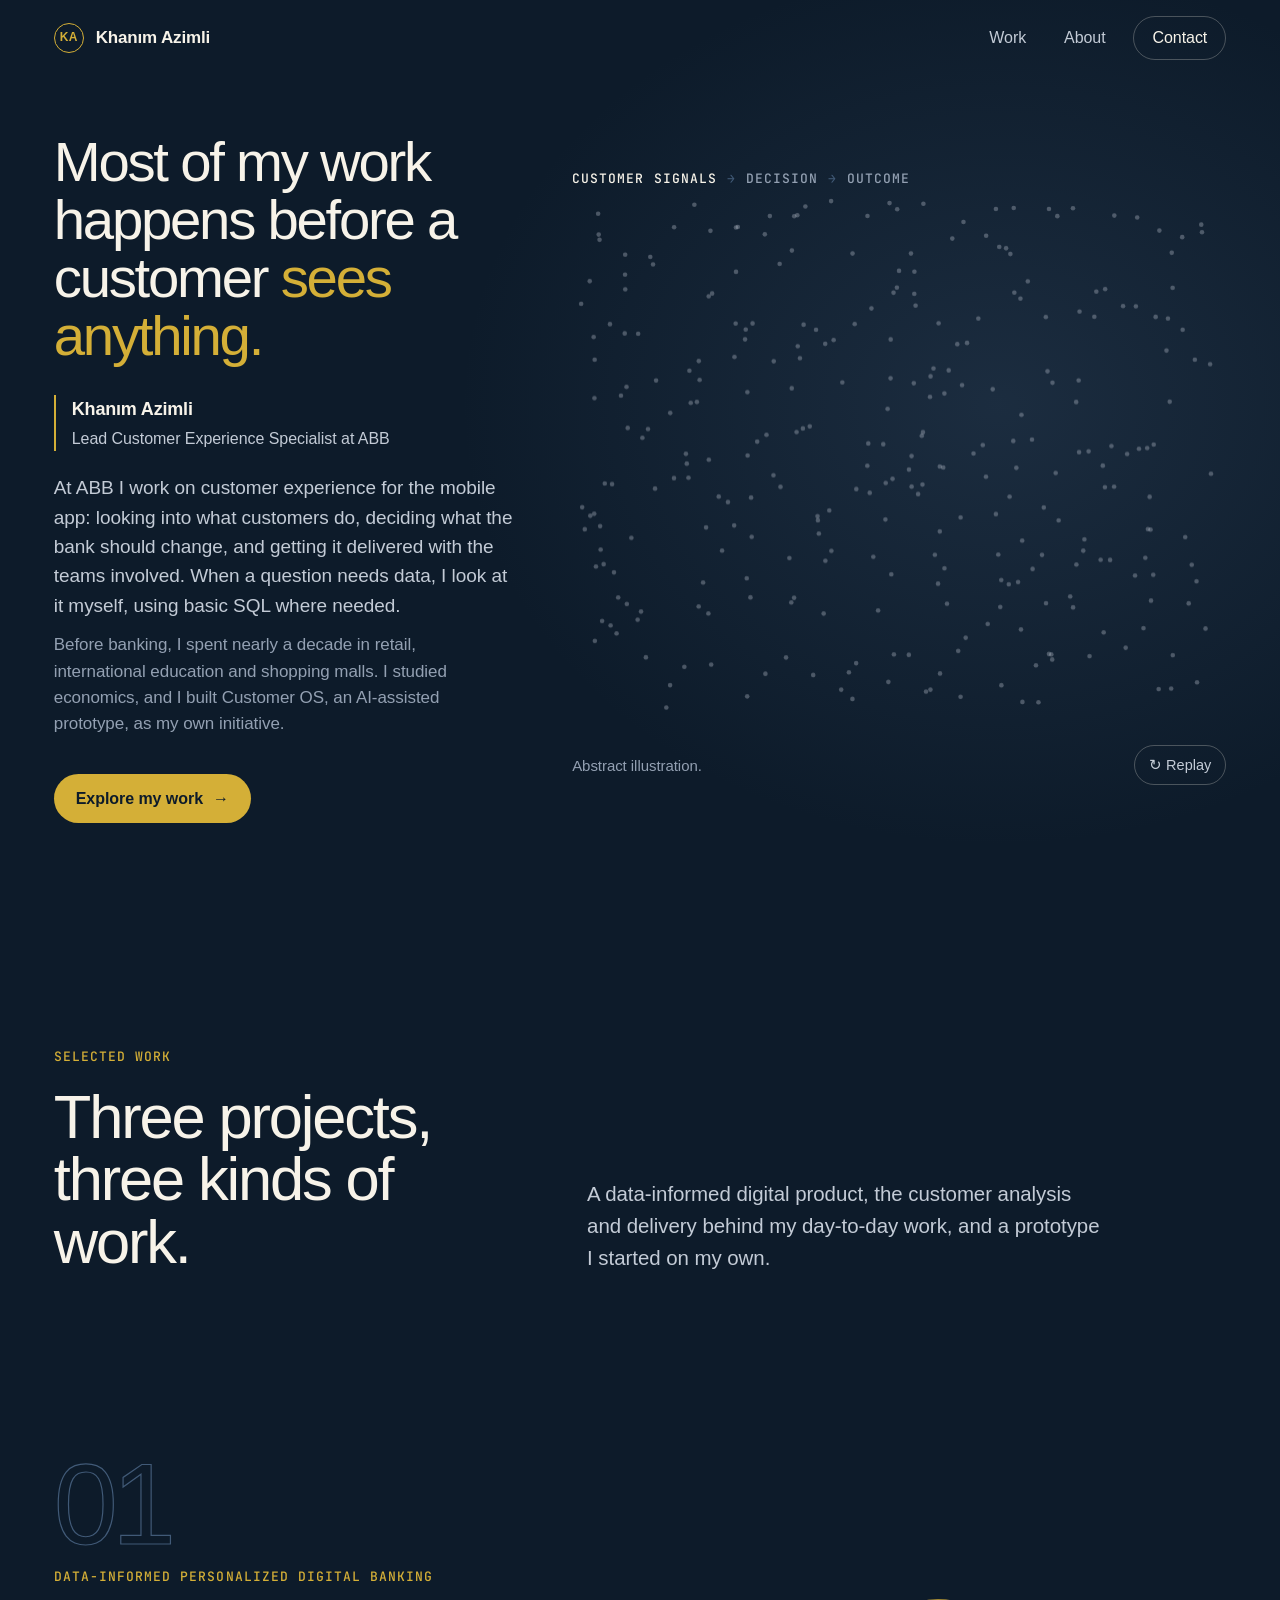
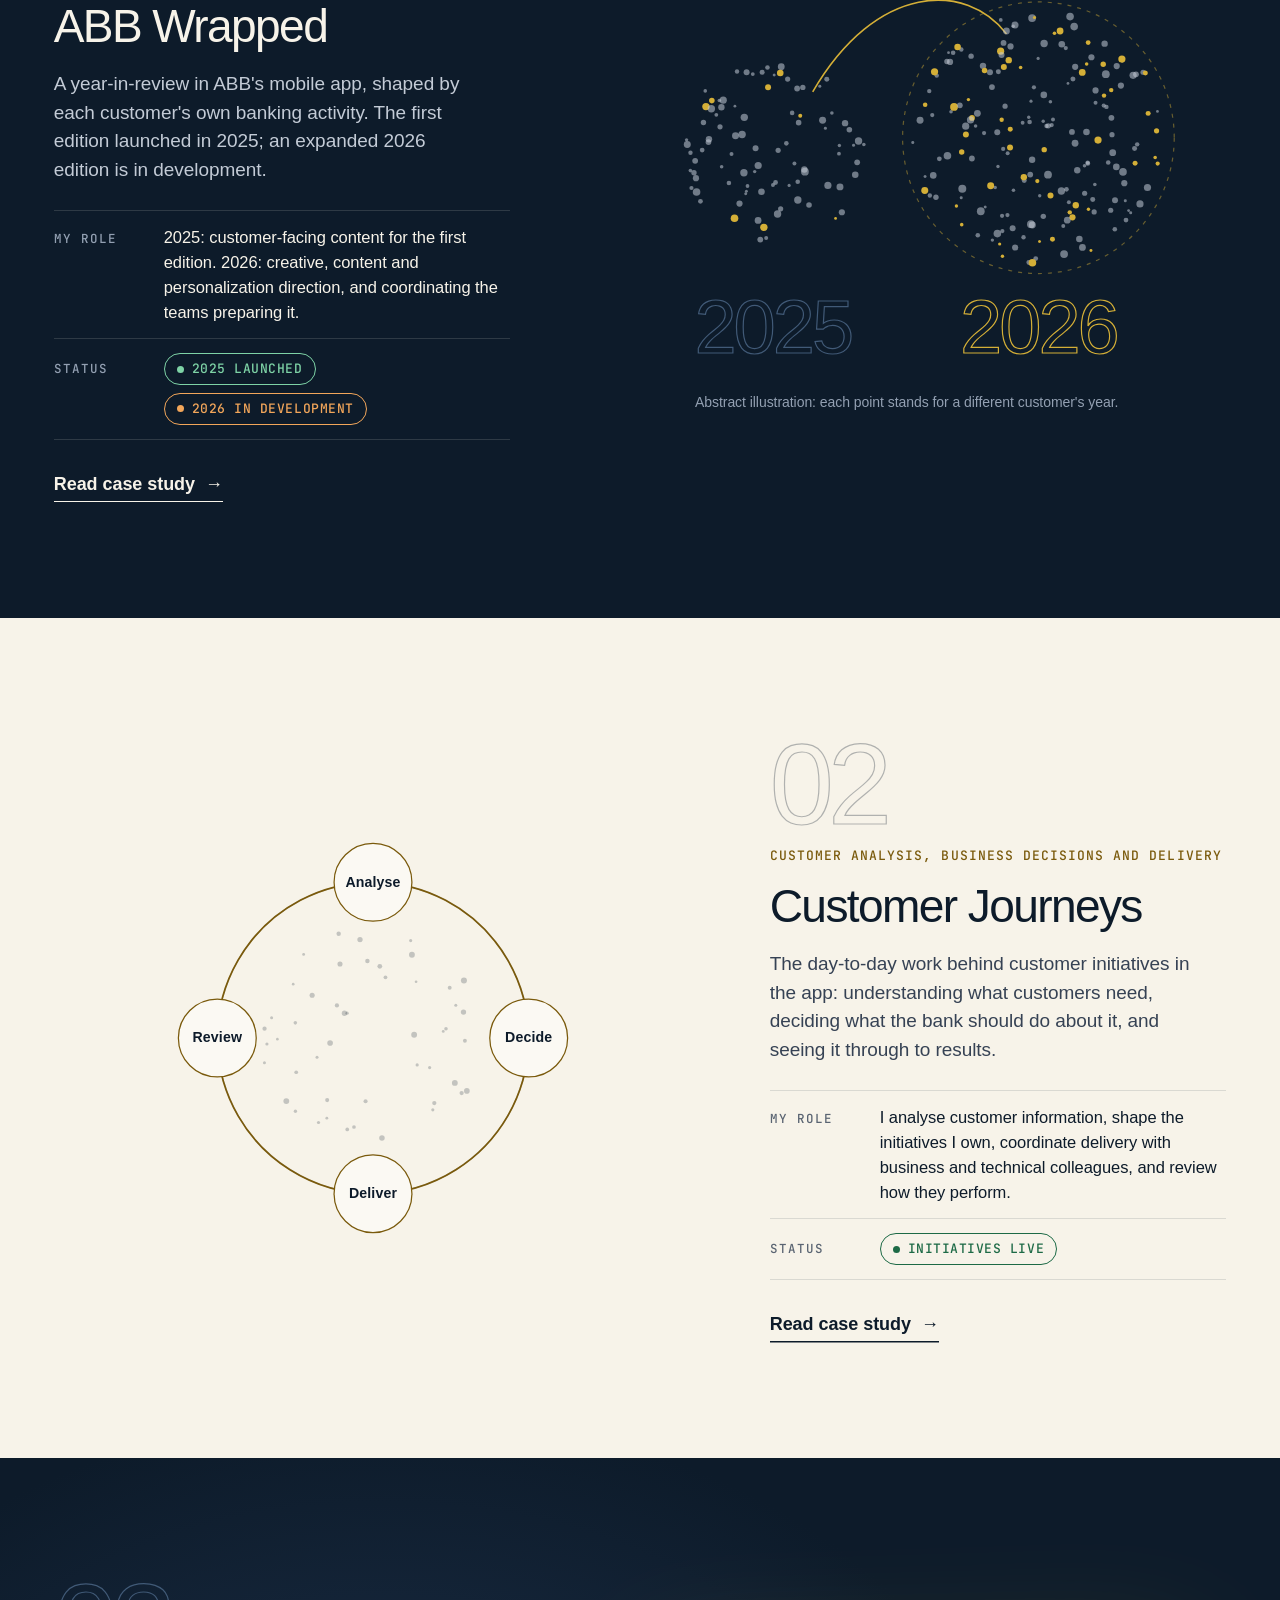
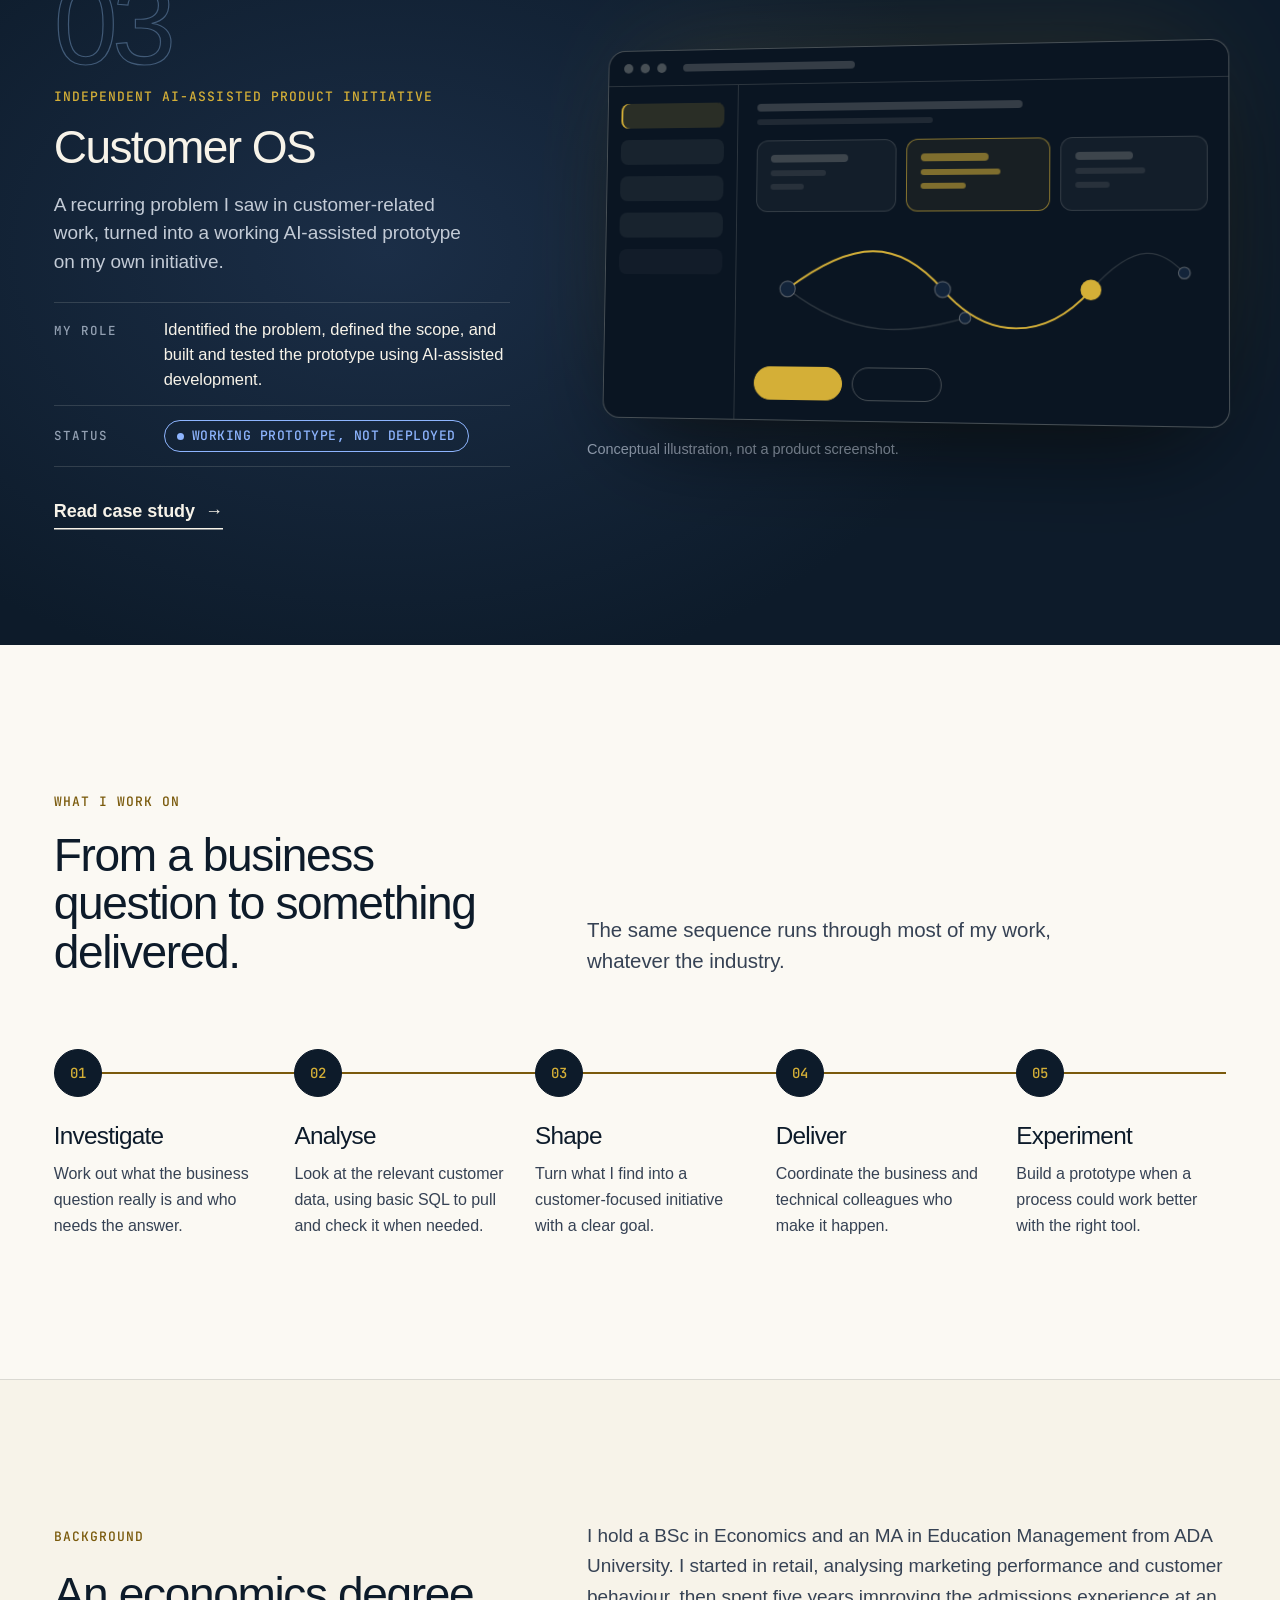
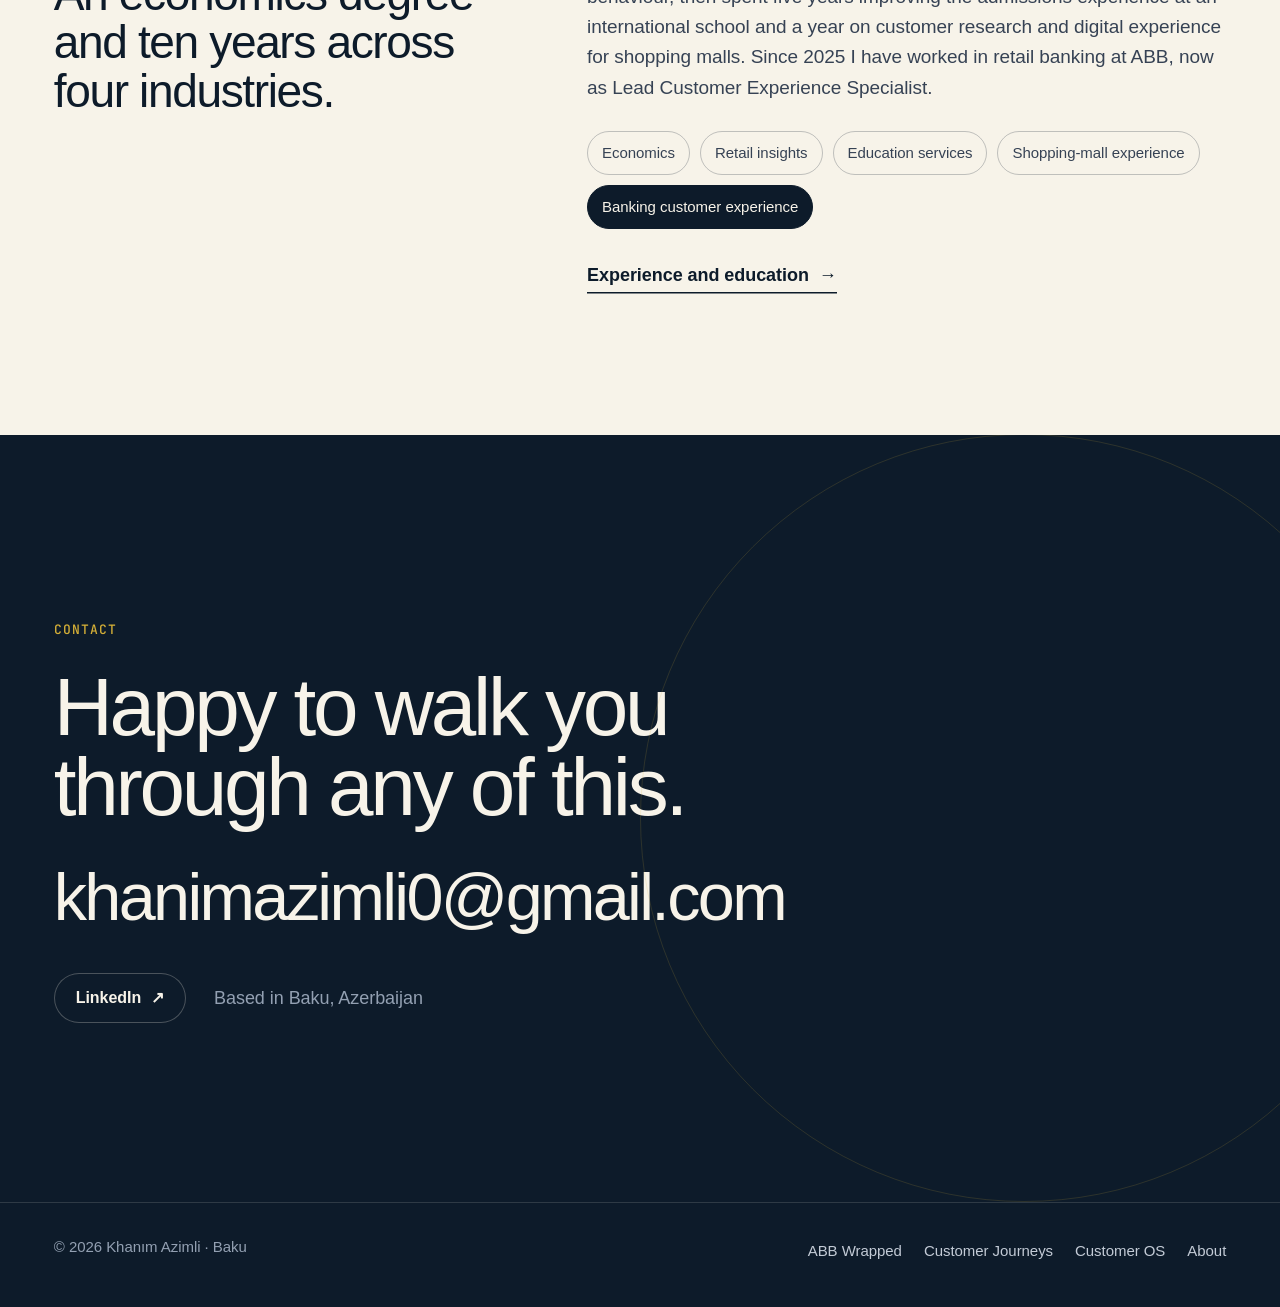
==== commit 3ded77cb: "Reposition portfolio for consulting applications - Homepage: hero covers banking CX, data analysis w" ====
--- a/index.html
+++ b/index.html
@@ -13,11 +13,11 @@
 <meta charset="utf-8">
 <meta name="viewport" content="width=device-width, initial-scale=1">
 <title>Khanım Azimli · Customer experience, data and products</title>
-<meta name="description" content="Khanım Azimli, Lead Customer Experience Specialist at ABB in Baku. Selected work: ABB Wrapped 2026, customer journeys and personalization, and Customer OS, an independent AI-assisted product exploration.">
+<meta name="description" content="Khanım Azimli, Lead Customer Experience Specialist at ABB in Baku. Economics graduate with ten years across retail, education, shopping malls and banking. Selected work: ABB Wrapped, customer journeys, and Customer OS.">
 <link rel="canonical" href="https://khanimazimli.github.io/">
 <meta property="og:type" content="website">
 <meta property="og:title" content="Khanım Azimli · The Decision Studio">
-<meta property="og:description" content="Customer experience, data and personalization in retail banking, and an independent AI-assisted product. Three selected projects.">
+<meta property="og:description" content="Customer experience and business analysis in retail banking, data-informed digital products, and an independent AI-assisted prototype.">
 <meta property="og:url" content="https://khanimazimli.github.io/">
 <meta name="theme-color" content="#0D1B2A">
 <link rel="icon" href="data:image/svg+xml,%3Csvg xmlns='http://www.w3.org/2000/svg' viewBox='0 0 32 32'%3E%3Crect width='32' height='32' rx='16' fill='%230D1B2A'/%3E%3Ccircle cx='16' cy='16' r='12' fill='none' stroke='%23D4AF37' stroke-width='1.6'/%3E%3Ctext x='16' y='20.5' font-family='Arial' font-size='11' font-weight='700' fill='%23D4AF37' text-anchor='middle'%3EKA%3C/text%3E%3C/svg%3E">
@@ -116,49 +116,8 @@
   .feat .vis { order: 2; }
 }
 
-/* 01 wrapped fan */
-.f1 { background: linear-gradient(180deg, var(--navy) 0%, #101F33 100%); }
-.fan { position: relative; height: clamp(380px, 44vw, 560px); perspective: 1400px; }
-.fan .phone { position: absolute; top: 50%; left: 50%; width: clamp(150px, 15vw, 220px); transform-origin: 50% 100%; transition: transform 1s var(--e), opacity 1s var(--e); will-change: transform; }
-.fan .phone:nth-child(1) { transform: translate(-50%, -50%) translateX(-118%) rotateY(18deg) rotateZ(-7deg) scale(.82); }
-.fan .phone:nth-child(2) { transform: translate(-50%, -50%) translateX(-62%) rotateY(12deg) rotateZ(-3.5deg) scale(.9); z-index: 2; }
-.fan .phone:nth-child(3) { transform: translate(-50%, -50%) scale(1.04); z-index: 3; box-shadow: 0 50px 90px -30px rgba(0, 0, 0, .8), 0 0 0 1px rgba(212, 175, 55, .55); }
-.fan .phone:nth-child(4) { transform: translate(-50%, -50%) translateX(62%) rotateY(-12deg) rotateZ(3.5deg) scale(.9); z-index: 2; }
-.fan .phone:nth-child(5) { transform: translate(-50%, -50%) translateX(118%) rotateY(-18deg) rotateZ(7deg) scale(.82); }
-.js .fan:not(.in) .phone { transform: translate(-50%, -50%) scale(.9); opacity: 0; }
-.f1:hover .fan.in .phone:nth-child(1), .f1:focus-within .fan.in .phone:nth-child(1) { transform: translate(-50%, -50%) translateX(-140%) rotateY(14deg) rotateZ(-9deg) scale(.82); }
-.f1:hover .fan.in .phone:nth-child(2), .f1:focus-within .fan.in .phone:nth-child(2) { transform: translate(-50%, -50%) translateX(-74%) rotateY(8deg) rotateZ(-4.5deg) scale(.9); }
-.f1:hover .fan.in .phone:nth-child(4), .f1:focus-within .fan.in .phone:nth-child(4) { transform: translate(-50%, -50%) translateX(74%) rotateY(-8deg) rotateZ(4.5deg) scale(.9); }
-.f1:hover .fan.in .phone:nth-child(5), .f1:focus-within .fan.in .phone:nth-child(5) { transform: translate(-50%, -50%) translateX(140%) rotateY(-14deg) rotateZ(9deg) scale(.82); }
-@media (max-width: 640px) {
-  .fan { height: 420px; }
-  .fan .phone { width: 168px; }
-  .fan .phone:nth-child(1), .fan .phone:nth-child(5) { display: none; }
-  .fan .phone:nth-child(2) { transform: translate(-50%, -50%) translateX(-52%) rotateZ(-5deg) scale(.86); }
-  .fan .phone:nth-child(4) { transform: translate(-50%, -50%) translateX(52%) rotateZ(5deg) scale(.86); }
-}
-
-/* 02 decision flow */
-.flow svg { width: 100%; height: auto; overflow: visible; }
-.flow .rail { fill: none; stroke: rgba(13, 27, 42, .18); stroke-width: 1.5; }
-.flow .path { fill: none; stroke: var(--gold-ink); stroke-width: 2.4; stroke-dasharray: 1; stroke-dashoffset: 1; }
-.flow .hpath { fill: none; stroke: var(--hold-l); stroke-width: 1.8; stroke-dasharray: 1; stroke-dashoffset: 1; }
-.flow.in .path { transition: stroke-dashoffset 2.4s var(--e2) .3s; stroke-dashoffset: 0; }
-.flow.in .hpath { transition: stroke-dashoffset 1.6s var(--e2) 1.2s; stroke-dashoffset: 0; }
-.flow .gate rect { fill: var(--paper); stroke: var(--ink); stroke-width: 1.4; }
-.flow .gate text { font: 700 15px var(--f); fill: var(--ink); letter-spacing: .02em; }
-.flow .gate .q { font: 400 13.5px var(--f); fill: var(--ink-3); letter-spacing: 0; }
-.flow .gate .lit { fill: var(--gold); opacity: 0; transition: opacity .5s; }
-.flow.in .g1 .lit { opacity: 1; transition-delay: .9s; }
-.flow.in .g2 .lit { opacity: 1; transition-delay: 1.5s; }
-.flow.in .g3 .lit { opacity: 1; transition-delay: 2.1s; }
-.flow .tally { opacity: 0; transition: opacity .6s 3.9s; font: 500 14px var(--m); }
-.flow.in .tally { opacity: 1; }
-.flow .dot { fill: rgba(13, 27, 42, .34); }
-.flow .run { offset-rotate: 0deg; offset-distance: 0%; opacity: 0; }
-.flow.in .run { animation: run 2.6s var(--e2) forwards; animation-delay: var(--d); }
-@keyframes run { 0% { offset-distance: 0%; opacity: 0; } 8% { opacity: 1; } 92% { opacity: 1; } 100% { offset-distance: 100%; opacity: 0; } }
-.flow .out text { font: 700 16px var(--f); letter-spacing: .06em; }
+/* 01 / 02 abstract visuals */
+.edv { max-width: 640px; margin: 0 auto; }
 
 /* 03 abstract product */
 .f3 { background: radial-gradient(70% 80% at 30% 50%, #1B2E47 0%, var(--navy) 70%); }
@@ -175,13 +134,17 @@
 .cap { position: relative; }
 .cap .nd { width: 48px; height: 48px; border-radius: 50%; display: grid; place-items: center; background: var(--paper); border: 1.5px solid var(--ink); font: 500 14px var(--m); position: relative; z-index: 1; transition: background .5s, color .5s, border-color .5s; }
 .caps.in .cap .nd { background: var(--ink); color: var(--gold); }
-.caps.in .cap:nth-child(2) .nd { transition-delay: .2s; } .caps.in .cap:nth-child(3) .nd { transition-delay: .9s; } .caps.in .cap:nth-child(4) .nd { transition-delay: 1.7s; }
+.caps.in .cap:nth-child(2) .nd { transition-delay: .2s; } .caps.in .cap:nth-child(3) .nd { transition-delay: .7s; } .caps.in .cap:nth-child(4) .nd { transition-delay: 1.2s; } .caps.in .cap:nth-child(5) .nd { transition-delay: 1.6s; } .caps.in .cap:nth-child(6) .nd { transition-delay: 2s; }
+.caps.c5 { grid-template-columns: repeat(5, minmax(0, 1fr)); gap: clamp(16px, 2.4vw, 36px); }
+.caps.c5 .cap h3 { font-size: clamp(22px, 1.9vw, 26px); }
+.caps.c5 .cap p { font-size: 16px; }
 .cap h3 { margin-top: 26px; font-size: clamp(24px, 2.4vw, 32px); letter-spacing: -.03em; }
 .cap p { margin-top: 12px; color: var(--ink-2); max-width: 34ch; }
 .cap .eg { margin-top: 20px; padding-top: 16px; border-top: 1px solid var(--ln-l); font-size: 15.5px; color: var(--ink-3); }
 .cap .eg a { color: var(--ink); font-weight: 700; text-decoration-color: var(--gold-ink); text-underline-offset: 4px; }
-@media (max-width: 860px) {
-  .caps { grid-template-columns: 1fr; gap: 40px; padding-left: 70px; }
+@media (max-width: 1100px) {
+  .caps, .caps.c5 { grid-template-columns: 1fr; gap: 32px; padding-left: 70px; }
+  .cap p { max-width: 52ch; }
   .caps::before { left: 23px; right: auto; top: 0; bottom: 0; width: 1.5px; height: auto; }
   .caps .line { left: 23px; top: 0; width: 2px; height: 100%; transform: scaleY(0); transform-origin: 50% 0; }
   .caps.in .line { transform: scaleY(1); }
@@ -232,18 +195,18 @@
       <div>
         <h1 id="h1" data-rv>Most of my work happens before a customer <span class="gold">sees anything.</span></h1>
         <p class="who2" data-rv style="--d:.1s"><b>Khanım Azimli</b><span>Lead Customer Experience Specialist at ABB</span></p>
-        <p class="lede" data-rv style="--d:.18s">At ABB, I work on customer journeys, personalization and campaign decisions — from deciding who should receive an offer to knowing when it's better not to send one.</p>
-        <p class="lede l2" data-rv style="--d:.24s">My recent work includes ABB Wrapped 2026 and Customer OS, an independent project exploring how AI can make customer-focused work easier.</p>
+        <p class="lede" data-rv style="--d:.18s">At ABB I work on customer experience for the mobile app: looking into what customers do, deciding what the bank should change, and getting it delivered with the teams involved. When a question needs data, I look at it myself, using basic SQL where needed.</p>
+        <p class="lede l2" data-rv style="--d:.24s">Before banking, I spent nearly a decade in retail, international education and shopping malls. I studied economics, and I built Customer OS, an AI-assisted prototype, as my own initiative.</p>
         <div class="acts" data-rv style="--d:.32s"><a class="btn" href="#work">Explore my work <span class="ar" aria-hidden="true">→</span></a></div>
-        <nav class="qx" aria-label="Case studies"><a href="abb-wrapped/"><small>01</small>ABB Wrapped 2026</a><a href="customer-journeys/"><small>02</small>Customer Journeys</a><a href="customer-os/"><small>03</small>Customer OS</a></nav>
+        <nav class="qx" aria-label="Case studies"><a href="abb-wrapped/"><small>01</small>ABB Wrapped</a><a href="customer-journeys/"><small>02</small>Customer Journeys</a><a href="customer-os/"><small>03</small>Customer OS</a></nav>
       </div>
 
       <div data-rv="fade" style="--d:.2s">
         <figure class="viz" id="viz" style="margin:0">
           <p class="stage" aria-hidden="true"><span data-s="0">Customer signals</span><span class="ar">→</span><span data-s="1">Decision</span><span class="ar">→</span><span data-s="2">Outcome</span></p>
           <canvas id="vc" aria-hidden="true"></canvas>
-          <div class="act" id="vact"><small>Outcome</small><b>The right message, at the right moment</b><span>Or no message at all, when silence serves the customer better.</span></div>
-          <figcaption class="sr">Abstract illustration. Scattered customer signals gather into groups. One group comes into focus, a few customers within it are held back, and a line leads to an outcome: the right message at the right moment, or none at all.</figcaption>
+          <div class="act" id="vact"><small>Outcome</small><b>A decision the business can act on</b><span>Grounded in what customers actually do, and delivered with the teams involved.</span></div>
+          <figcaption class="sr">Abstract illustration. Scattered customer signals gather into groups, one group comes into focus, and a line leads to a decision the business can act on.</figcaption>
         </figure>
         <div class="viz-foot"><span class="small">Abstract illustration.</span><button class="replay" type="button" id="vreplay">↻ Replay</button></div>
       </div>
@@ -253,8 +216,8 @@
   <!-- B · SELECTED WORK -->
   <div id="work" class="dk work-h">
     <div class="wrap sh" style="margin-bottom:0">
-      <div><span class="lbl g" data-rv>Selected work</span><h2 class="d2" data-rv style="--d:.06s">Three projects, three kinds of problem.</h2></div>
-      <p class="lede" data-rv style="--d:.12s">A personalized product for a bank's customers, everyday customer experience work, and a prototype I started on my own.</p>
+      <div><span class="lbl g" data-rv>Selected work</span><h2 class="d2" data-rv style="--d:.06s">Three projects, three kinds of work.</h2></div>
+      <p class="lede" data-rv style="--d:.12s">A data-informed digital product, the customer analysis and delivery behind my day-to-day work, and a prototype I started on my own.</p>
     </div>
   </div>
 
@@ -263,18 +226,18 @@
     <div class="wrap">
       <div class="txt">
         <span class="no" aria-hidden="true">01</span>
-        <span class="lbl g" style="display:flex;margin-top:12px">Personalized digital banking experience</span>
-        <h3 id="f1t">ABB Wrapped 2026</h3>
-        <p class="prob">A personal year-in-review in the bank's mobile app. It has to feel personal, get every detail right, and come together across several teams.</p>
+        <span class="lbl g" style="display:flex;margin-top:12px">Data-informed personalized digital banking</span>
+        <h3 id="f1t">ABB Wrapped</h3>
+        <p class="prob">A year-in-review in ABB's mobile app, shaped by each customer's own banking activity. The first edition launched in 2025; an expanded 2026 edition is in development.</p>
         <dl>
-          <div><dt>My role</dt><dd>Led the 2026 edition: creative direction, content and personalization.</dd></div>
-          <div><dt>Status</dt><dd style="display:flex;flex-wrap:wrap;gap:8px"><span class="st wait">2026 not yet launched</span><span class="st done">2025 edition shipped</span></dd></div>
+          <div><dt>My role</dt><dd>2025: customer-facing content for the first edition. 2026: creative, content and personalization direction, and coordinating the teams preparing it.</dd></div>
+          <div><dt>Status</dt><dd style="display:flex;flex-wrap:wrap;gap:8px"><span class="st done">2025 launched</span><span class="st wait">2026 in development</span></dd></div>
         </dl>
         <a class="link go" href="abb-wrapped/">Read case study <span class="ar" aria-hidden="true">→</span></a>
       </div>
       <div class="vis">
-        <div class="fan" data-rv="fade" id="fan" aria-hidden="true"></div>
-        <p class="tag" style="position:static;margin-top:10px;text-align:center">Illustrative recreation with fictional data. Not ABB's designs.</p>
+        <div class="edv" id="edH"><svg aria-hidden="true"></svg></div>
+        <p class="tag" style="position:static;margin-top:10px;text-align:center">Abstract illustration: each point stands for a different customer's year.</p>
       </div>
     </div>
   </article>
@@ -284,29 +247,17 @@
     <div class="wrap">
       <div class="txt">
         <span class="no" aria-hidden="true">02</span>
-        <span class="lbl g" style="display:flex;margin-top:12px">Customer experience and personalization</span>
+        <span class="lbl g" style="display:flex;margin-top:12px">Customer analysis, business decisions and delivery</span>
         <h3 id="f2t">Customer Journeys</h3>
-        <p class="prob">Many teams want the same customers' attention. Who should hear what, when, and when should the bank stay silent?</p>
+        <p class="prob">The day-to-day work behind customer initiatives in the app: understanding what customers need, deciding what the bank should do about it, and seeing it through to results.</p>
         <dl>
-          <div><dt>My role</dt><dd>I own campaigns on the business side, from the customer insight behind them to launch and results.</dd></div>
-          <div><dt>Status</dt><dd><span class="st done">Campaigns live</span></dd></div>
+          <div><dt>My role</dt><dd>I analyse customer information, shape the initiatives I own, coordinate delivery with business and technical colleagues, and review how they perform.</dd></div>
+          <div><dt>Status</dt><dd><span class="st done">Initiatives live</span></dd></div>
         </dl>
         <a class="link go" href="customer-journeys/">Read case study <span class="ar" aria-hidden="true">→</span></a>
       </div>
-      <div class="vis flow" data-rv="fade">
-        <svg viewBox="0 0 700 330" role="img" aria-labelledby="flowT">
-          <title id="flowT">Customer signals pass three questions: who qualifies, when is the right moment, and whether to contact at all. Most that pass are sent a message; some are held back.</title>
-          <g id="dots"></g>
-          <path class="rail" d="M150 165 H600"/>
-          <path class="path" pathLength="1" d="M150 165 H470 C520 165 520 85 572 85"/>
-          <path class="hpath" pathLength="1" d="M450 165 C490 165 500 245 572 245"/>
-          <g class="gate g1" transform="translate(170 115)"><rect width="96" height="100" rx="12"/><rect class="lit" width="96" height="6" rx="3"/><text x="48" y="48" text-anchor="middle">WHO</text><text class="q" x="48" y="72" text-anchor="middle">relevant?</text></g>
-          <g class="gate g2" transform="translate(286 115)"><rect width="96" height="100" rx="12"/><rect class="lit" width="96" height="6" rx="3"/><text x="48" y="48" text-anchor="middle">WHEN</text><text class="q" x="48" y="72" text-anchor="middle">right time?</text></g>
-          <g class="gate g3" transform="translate(402 115)"><rect width="96" height="100" rx="12"/><rect class="lit" width="96" height="6" rx="3"/><text x="48" y="48" text-anchor="middle">WHETHER</text><text class="q" x="48" y="72" text-anchor="middle">contact?</text></g>
-          <g id="runners"></g>
-          <g class="out"><circle cx="582" cy="85" r="10" fill="#D4AF37"/><text x="600" y="91" fill="#0D1B2A">SEND</text><text class="tally" x="600" y="112" fill="#5A6472">7 customers</text><circle cx="582" cy="245" r="9" fill="#F7F3E9" stroke="#9A3422" stroke-width="2"/><text x="600" y="251" fill="#9A3422">HOLD</text><text class="tally" x="600" y="272" fill="#5A6472">2 customers</text></g>
-          <text x="20" y="40" font-size="14" font-weight="700" letter-spacing="1.2" fill="#5A6472" font-family="JetBrains Mono, monospace">SIGNALS</text>
-        </svg>
+      <div class="vis">
+        <div class="lpv" id="lpH" style="max-width:460px;margin:0 auto"><svg aria-hidden="true"></svg></div>
       </div>
     </div>
   </article>
@@ -316,12 +267,12 @@
     <div class="wrap">
       <div class="txt">
         <span class="no" aria-hidden="true">03</span>
-        <span class="lbl g" style="display:flex;margin-top:12px">Independent AI-assisted product exploration</span>
+        <span class="lbl g" style="display:flex;margin-top:12px">Independent AI-assisted product initiative</span>
         <h3 id="f3t">Customer OS</h3>
-        <p class="prob">An independent project exploring how AI can support customer-focused work and make complex processes easier to manage.</p>
+        <p class="prob">A recurring problem I saw in customer-related work, turned into a working AI-assisted prototype on my own initiative.</p>
         <dl>
-          <div><dt>My role</dt><dd>Developed the concept and built a working prototype using AI-assisted development.</dd></div>
-          <div><dt>Status</dt><dd><span class="st pro">Working prototype, not a production product</span></dd></div>
+          <div><dt>My role</dt><dd>Identified the problem, defined the scope, and built and tested the prototype using AI-assisted development.</dd></div>
+          <div><dt>Status</dt><dd><span class="st pro">Working prototype, not deployed</span></dd></div>
         </dl>
         <a class="link go" href="customer-os/">Read case study <span class="ar" aria-hidden="true">→</span></a>
       </div>
@@ -347,14 +298,16 @@
   <section class="sec lt2" aria-labelledby="capT">
     <div class="wrap">
       <div class="sh" style="margin-bottom:0">
-        <div><span class="lbl g" data-rv>What I work on</span><h2 class="h2" id="capT" data-rv style="--d:.06s">Questions, data, and the customer experience.</h2></div>
-        <p class="lede" data-rv style="--d:.12s">Most projects start with an unclear question and end with something a customer sees, or deliberately doesn't.</p>
-      </div>
-      <div class="caps" id="caps">
+        <div><span class="lbl g" data-rv>What I work on</span><h2 class="h2" id="capT" data-rv style="--d:.06s">From a business question to something delivered.</h2></div>
+        <p class="lede" data-rv style="--d:.12s">The same sequence runs through most of my work, whatever the industry.</p>
+      </div>
+      <div class="caps c5" id="caps">
         <span class="line" aria-hidden="true"></span>
-        <div class="cap"><span class="nd" aria-hidden="true">01</span><h3>Business questions</h3><p>Working out what the question really is, who owns it, and what would count as success.</p></div>
-        <div class="cap"><span class="nd" aria-hidden="true">02</span><h3>Customer data</h3><p>Looking at customer data to test an idea or explain a pattern. When I need to look more closely, I use basic SQL to pull and check the numbers myself.</p></div>
-        <div class="cap"><span class="nd" aria-hidden="true">03</span><h3>Experiences and products</h3><p>Turning that into customer experiences, working with several teams, and building a prototype when a process needs one.</p></div>
+        <div class="cap"><span class="nd" aria-hidden="true">01</span><h3>Investigate</h3><p>Work out what the business question really is and who needs the answer.</p></div>
+        <div class="cap"><span class="nd" aria-hidden="true">02</span><h3>Analyse</h3><p>Look at the relevant customer data, using basic SQL to pull and check it when needed.</p></div>
+        <div class="cap"><span class="nd" aria-hidden="true">03</span><h3>Shape</h3><p>Turn what I find into a customer-focused initiative with a clear goal.</p></div>
+        <div class="cap"><span class="nd" aria-hidden="true">04</span><h3>Deliver</h3><p>Coordinate the business and technical colleagues who make it happen.</p></div>
+        <div class="cap"><span class="nd" aria-hidden="true">05</span><h3>Experiment</h3><p>Build a prototype when a process could work better with the right tool.</p></div>
       </div>
     </div>
   </section>
@@ -362,11 +315,11 @@
   <!-- D · BACKGROUND -->
   <section class="sec lt" aria-labelledby="bgT" style="border-top:1px solid var(--ln-l)">
     <div class="wrap bg-grid">
-      <div><span class="lbl g" data-rv>Background</span><h2 class="h2" id="bgT" data-rv style="--d:.06s;margin-top:20px">I studied economics, then spent ten years close to customers.</h2></div>
+      <div><span class="lbl g" data-rv>Background</span><h2 class="h2" id="bgT" data-rv style="--d:.06s;margin-top:20px">An economics degree and ten years across four industries.</h2></div>
       <div>
-        <p class="body" data-rv style="font-size:19px">I studied economics, then spent nearly a decade in marketing, communications and customer experience in retail, international education and shopping malls before moving into retail banking in 2025. At ABB I work on personalization, customer journeys and campaign decisions for the mobile app, and I look at the data behind them myself. Alongside that, I build AI-assisted tools that take repetitive steps out of campaign work.</p>
-        <div class="path" data-rv style="--d:.1s" aria-label="Career path"><span>Economics</span><span>Retail marketing</span><span>Education communications</span><span>Shopping-mall marketing</span><span>Banking CX</span><span class="hot">Customer data and AI prototypes</span></div>
-        <p style="margin-top:32px" data-rv><a class="link" href="about/">Full background <span class="ar" aria-hidden="true">→</span></a></p>
+        <p class="body" data-rv style="font-size:19px">I hold a BSc in Economics and an MA in Education Management from ADA University. I started in retail, analysing marketing performance and customer behaviour, then spent five years improving the admissions experience at an international school and a year on customer research and digital experience for shopping malls. Since 2025 I have worked in retail banking at ABB, now as Lead Customer Experience Specialist.</p>
+        <div class="path" data-rv style="--d:.1s" aria-label="Career path"><span>Economics</span><span>Retail insights</span><span>Education services</span><span>Shopping-mall experience</span><span class="hot">Banking customer experience</span></div>
+        <p style="margin-top:32px" data-rv><a class="link" href="about/">Experience and education <span class="ar" aria-hidden="true">→</span></a></p>
       </div>
     </div>
   </section>
@@ -385,12 +338,12 @@
 <footer class="foot">
   <div class="wrap">
     <span>© <span id="yr">2026</span> Khanım Azimli · Baku</span>
-    <nav aria-label="Footer"><a href="abb-wrapped/">ABB Wrapped 2026</a><a href="customer-journeys/">Customer Journeys</a><a href="customer-os/">Customer OS</a><a href="about/">About</a></nav>
+    <nav aria-label="Footer"><a href="abb-wrapped/">ABB Wrapped</a><a href="customer-journeys/">Customer Journeys</a><a href="customer-os/">Customer OS</a><a href="about/">About</a></nav>
   </div>
 </footer>
 
 <script src="assets/studio.js"></script>
-<script src="assets/stories.js"></script>
+<script src="assets/visuals.js"></script>
 <script>
 /* ---------- hero: signals → decision → action ---------- */
 (function () {
@@ -472,27 +425,11 @@
   var rt; addEventListener('resize', function () { clearTimeout(rt); rt = setTimeout(function () { size(); if (done || RM) render(END); }, 120); });
 })();
 
-/* ---------- 01 · fan of illustrative stories ---------- */
-(function () {
-  var f = document.getElementById('fan'); if (!f || !window.KAStory) return;
-  var L = KAStory.list, P = [[L[0], 0, 5], [L[1], 1, 5], [L[2], 2, 5], [L[3], 3, 5], [L[4], 4, 5]];
-  f.innerHTML = P.map(function (p) { return '<div class="phone" style="' + KAStory.style(p[0]) + '">' + KAStory.inner(p[0], p[1], p[2]) + '</div>'; }).join('');
-})();
-
-/* ---------- 02 · signal dots ---------- */
-(function () {
-  var g = document.getElementById('dots'), rn = document.getElementById('runners'); if (!g) return;
-  var h = '', r = '';
-  /* signals: a loose field on the left that funnels into the rail */
-  for (var i = 0; i < 60; i++) { var hx = Math.sin(i * 12.9898 + 4.1) * 43758.5453, hy = Math.sin(i * 78.233 + 1.7) * 24634.6345, x = 24 + (hx - Math.floor(hx)) * 104, y = 62 + (hy - Math.floor(hy)) * 206; h += '<circle class="dot" cx="' + x.toFixed(1) + '" cy="' + y.toFixed(1) + '" r="3"/>'; }
-  g.innerHTML = h;
-  var SEND = "path('M140 165 H470 C520 165 520 85 572 85')", HOLD = "path('M140 165 H450 C490 165 500 245 572 245')";
-  for (var k = 0; k < 9; k++) {
-    var hold = k === 2 || k === 6;
-    r += '<circle class="run" r="' + (hold ? 5 : 5.5) + '" fill="' + (hold ? '#9A3422' : '#D4AF37') + '" style="offset-path:' + (hold ? HOLD : SEND) + ';--d:' + (0.4 + k * 0.32).toFixed(2) + 's"/>';
-  }
-  rn.innerHTML = r;
-})();
+/* ---------- 01 / 02 · abstract visuals ---------- */
+KAV.editions(document.querySelector('#edH svg'));
+KAV.loop(document.querySelector('#lpH svg'));
+['edH', 'lpH'].forEach(function (id) { var e = document.getElementById(id); KA.onView(e, function () { e.classList.add('in'); }); });
+
 
 /* ---------- 03 · abstract product composition ---------- */
 KA.onView(document.querySelector('#pw .absw'), function () { document.querySelector('#pw .absw').classList.add('in'); });
--- a/assets/studio.css
+++ b/assets/studio.css
@@ -195,32 +195,6 @@
 .lt .more summary::after { color: var(--gold-ink); }
 .more[open] summary::after { transform: rotate(45deg); }
 .more .in { padding: 4px 0 28px; }
-
-/* ---------- story phone (9:16) · illustrative recreations ---------- */
-.phone { position: relative; aspect-ratio: 9 / 16; border-radius: 26px; overflow: hidden; color: var(--sfg, #fff); container-type: inline-size;
-  background:
-    radial-gradient(120% 70% at 100% 0%, color-mix(in srgb, var(--sac, #E9CB6B) 22%, transparent), transparent 60%),
-    radial-gradient(90% 60% at 0% 100%, color-mix(in srgb, var(--sfg, #fff) 10%, transparent), transparent 70%),
-    var(--sbg, #14213D);
-  box-shadow: 0 30px 60px -20px rgba(0, 0, 0, .55), 0 0 0 1px rgba(255, 255, 255, .1), inset 0 1px 0 rgba(255, 255, 255, .12); }
-.phone::before { content: ""; position: absolute; inset: 0; background-image: radial-gradient(currentColor .6px, transparent .7px); background-size: 9px 9px; opacity: .07; pointer-events: none; }
-.phone .bars { position: absolute; top: 3.6%; left: 6%; right: 6%; display: flex; gap: 3px; z-index: 2; }
-.phone .bars i { flex: 1; height: 2.5px; border-radius: 2px; background: currentColor; opacity: .28; }
-.phone .bars i.on { opacity: .95; }
-.phone .top { position: absolute; top: 6.8%; left: 6%; right: 6%; display: flex; align-items: center; gap: 3.5cqw; z-index: 2; font-size: max(8px, 4.6cqw); }
-.phone .top .av { width: 9cqw; height: 9cqw; border-radius: 50%; display: grid; place-items: center; background: var(--sac); color: var(--sbg); font-weight: 700; font-size: max(7px, 4.4cqw); }
-.phone .top .tt { font-weight: 700; opacity: .9; }
-.phone .top .x { margin-left: auto; font-size: max(10px, 7cqw); opacity: .7; line-height: 1; }
-.phone .ps { position: absolute; inset: 0; padding: 27% 8% 8%; display: flex; flex-direction: column; }
-.phone .pk { font: 500 max(8px, 4.8cqw)/1.2 var(--m); letter-spacing: .1em; text-transform: uppercase; color: var(--sac); }
-.phone .ph { margin-top: 4%; font-size: max(11px, 8.6cqw); font-weight: 500; line-height: 1.12; letter-spacing: -.02em; }
-.phone .pviz { flex: 1; display: flex; align-items: center; justify-content: center; min-height: 0; padding: 4% 0; }
-.phone .pviz svg { width: 100%; max-height: 100%; overflow: visible; }
-.phone .pv { font-size: max(18px, 15.5cqw); font-weight: 700; line-height: .95; letter-spacing: -.04em; }
-.phone .pn { margin-top: 3%; font-size: max(8.5px, 5.2cqw); opacity: .82; line-height: 1.35; }
-.phone .pb { margin-top: 6%; align-self: stretch; text-align: center; padding: 4% 0; border-radius: 999px; background: color-mix(in srgb, var(--sfg, #fff) 16%, transparent); font-size: max(8.5px, 5.2cqw); font-weight: 700; }
-.phone .orb { position: absolute; right: -22%; top: 14%; width: 64%; aspect-ratio: 1; border-radius: 50%; border: 1px solid var(--sac); opacity: .22; }
-.phone .orb2 { display: none; }
 
 /* ---------- status list ---------- */
 .stat { display: grid; gap: 0; border-top: 1px solid var(--ln-d); }
@@ -291,3 +265,29 @@
 .absw.in .net .g { transition: stroke-dashoffset 1.8s var(--e2) .9s; stroke-dashoffset: 0; }
 .absw-cap { margin-top: 14px; font-size: 14.5px; color: var(--tx-3); }
 @media (max-width: 640px) { .absw .ab { grid-template-columns: 1fr; } .absw .as { display: none; } .absw .cards { grid-template-columns: 1fr 1fr; } .absw .cards .c:nth-child(3) { display: none; } }
+
+/* ---------- abstract visuals (assets/visuals.js) ---------- */
+.edv svg, .lpv svg { width: 100%; height: auto; display: block; overflow: visible; }
+.ed-y { font: 500 76px var(--f); letter-spacing: -.04em; fill: none; stroke: var(--steel); stroke-width: 1.2; }
+.ed-y2 { stroke: var(--gold); }
+.ed-ring { fill: none; stroke: rgba(212, 175, 55, .45); stroke-width: 1.2; stroke-dasharray: 4 6; }
+.ed-arc { fill: none; stroke: var(--gold); stroke-width: 1.6; stroke-dasharray: 1; stroke-dashoffset: 1; }
+.ed-p { fill: rgba(195, 203, 214, .55); transition: opacity .9s var(--e), transform .9s var(--e); transition-delay: var(--d, 0s); transform-box: fill-box; transform-origin: center; }
+.ed-p.g { fill: var(--gold); }
+.js .edv:not(.in) .ed-p { opacity: 0; transform: scale(.2); }
+.edv.in .ed-arc { transition: stroke-dashoffset 1.6s var(--e2) .9s; stroke-dashoffset: 0; }
+.lp-ring { fill: none; stroke: currentColor; stroke-opacity: .18; stroke-width: 1.5; }
+.lp-arc { fill: none; stroke: var(--gold); stroke-width: 2; stroke-dasharray: 1; stroke-dashoffset: 1; }
+.lpv.in .lp-arc { transition: stroke-dashoffset 2.4s var(--e2) .2s; stroke-dashoffset: 0; }
+.lp-p { fill: currentColor; opacity: .22; }
+.lp-n circle { fill: var(--lp-bg, var(--navy-2)); stroke: currentColor; stroke-opacity: .5; stroke-width: 1.4; transition: stroke .5s, fill .5s; transition-delay: var(--d); }
+.lp-n text { font: 700 16px var(--f); fill: currentColor; letter-spacing: .01em; }
+.lpv.in .lp-n circle { stroke: var(--gold); stroke-opacity: 1; }
+.lp-run { fill: var(--gold); offset-distance: 0%; opacity: 0; }
+.lpv.in .lp-run { animation: lprun 2.4s var(--e2) .2s forwards; }
+@keyframes lprun { 0% { offset-distance: 0%; opacity: 1; } 92% { opacity: 1; } 100% { offset-distance: 100%; opacity: 0; } }
+.lt .lpv, .lt2 .lpv { --lp-bg: var(--paper); color: var(--ink); }
+.lt .lp-arc, .lt2 .lp-arc, .lt .lp-run, .lt2 .lp-run { stroke: var(--gold-ink); }
+.lt .lp-run, .lt2 .lp-run { fill: var(--gold-ink); }
+.lt .lpv.in .lp-n circle, .lt2 .lpv.in .lp-n circle { stroke: var(--gold-ink); }
+.dk .lpv { color: var(--tx); }
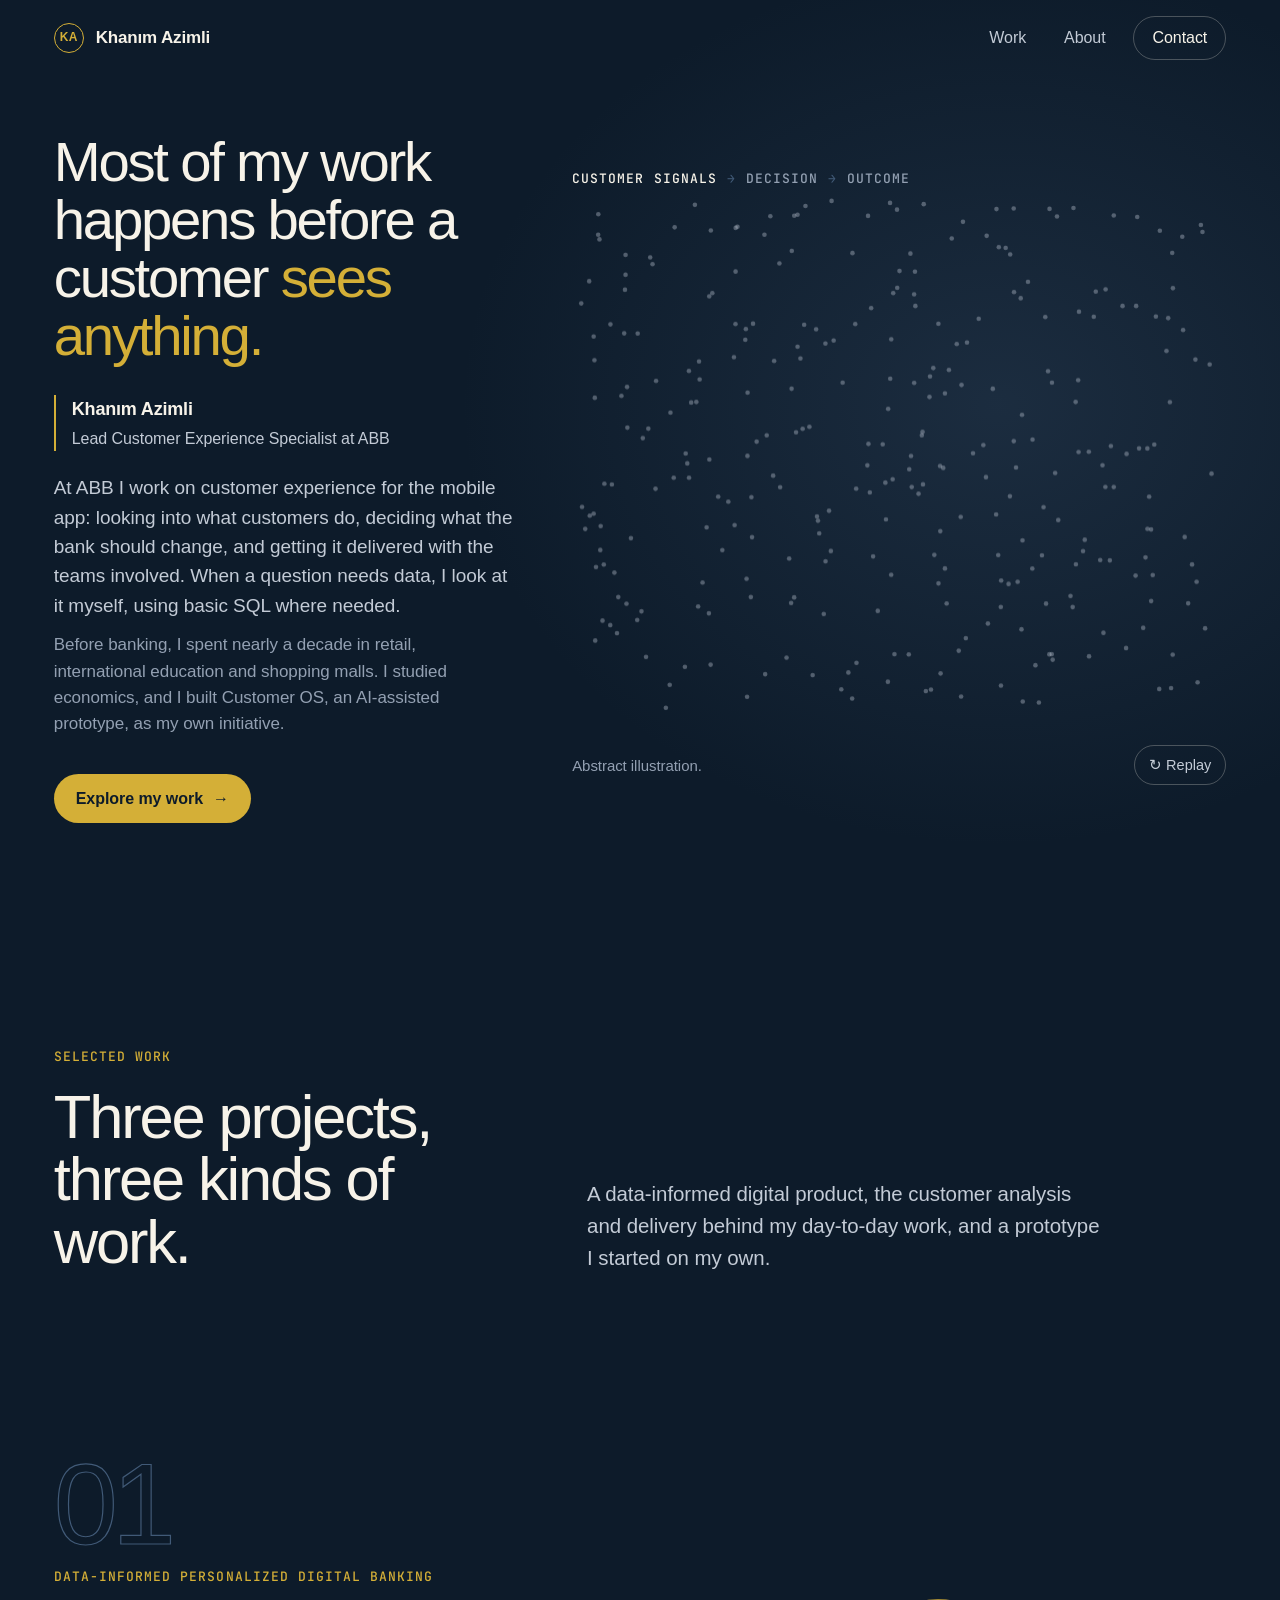
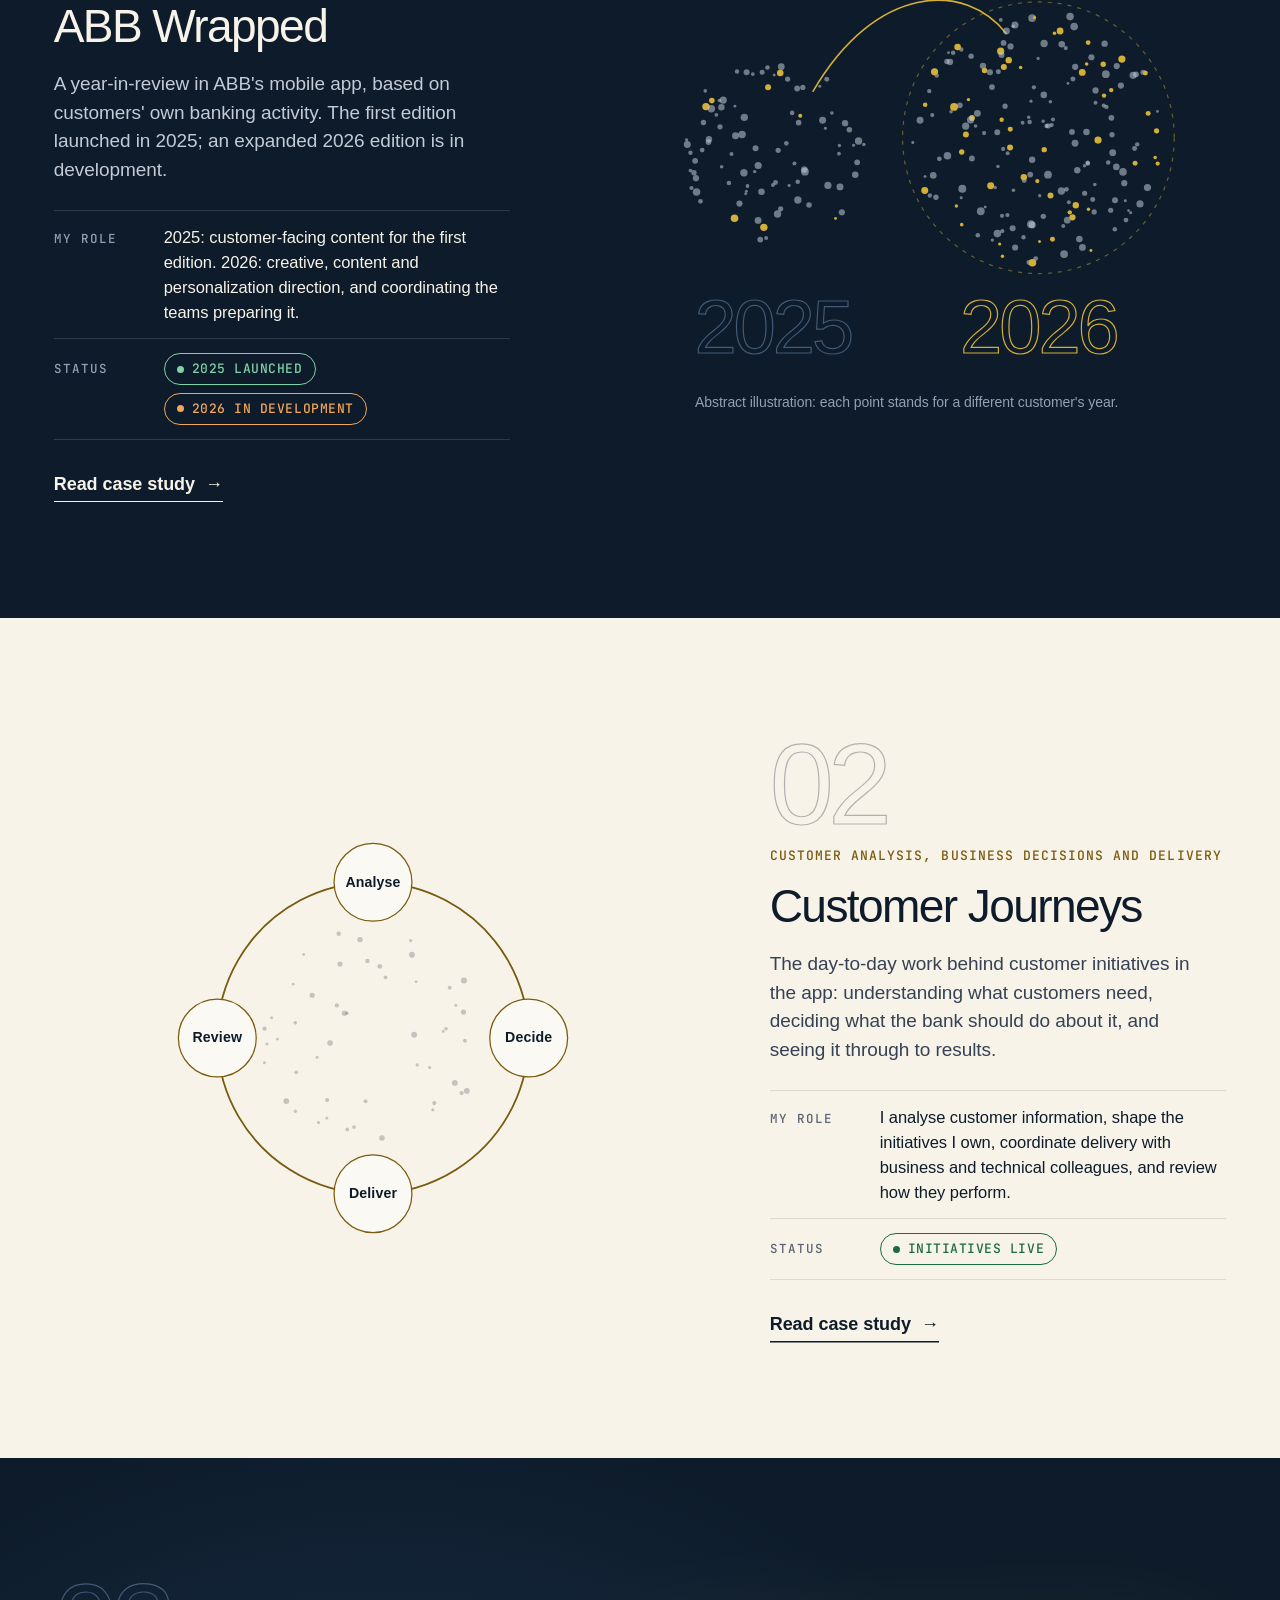
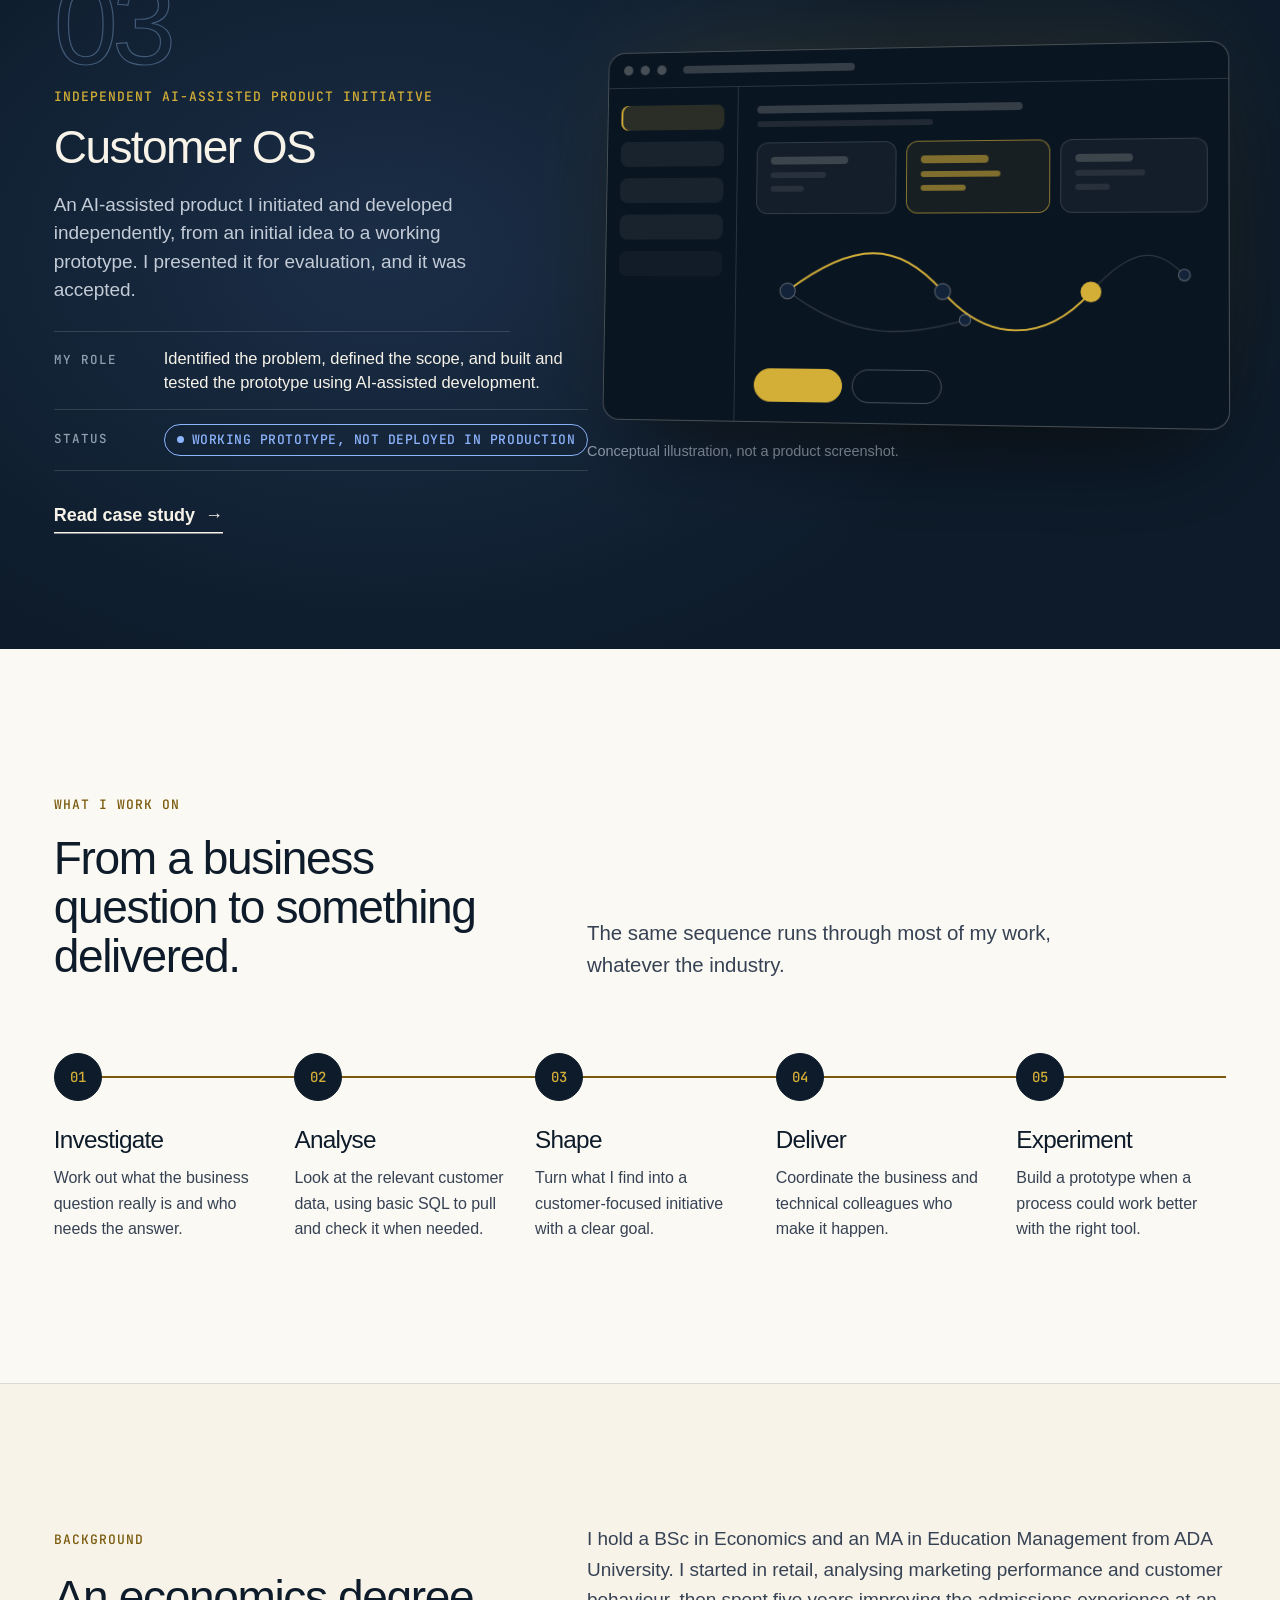
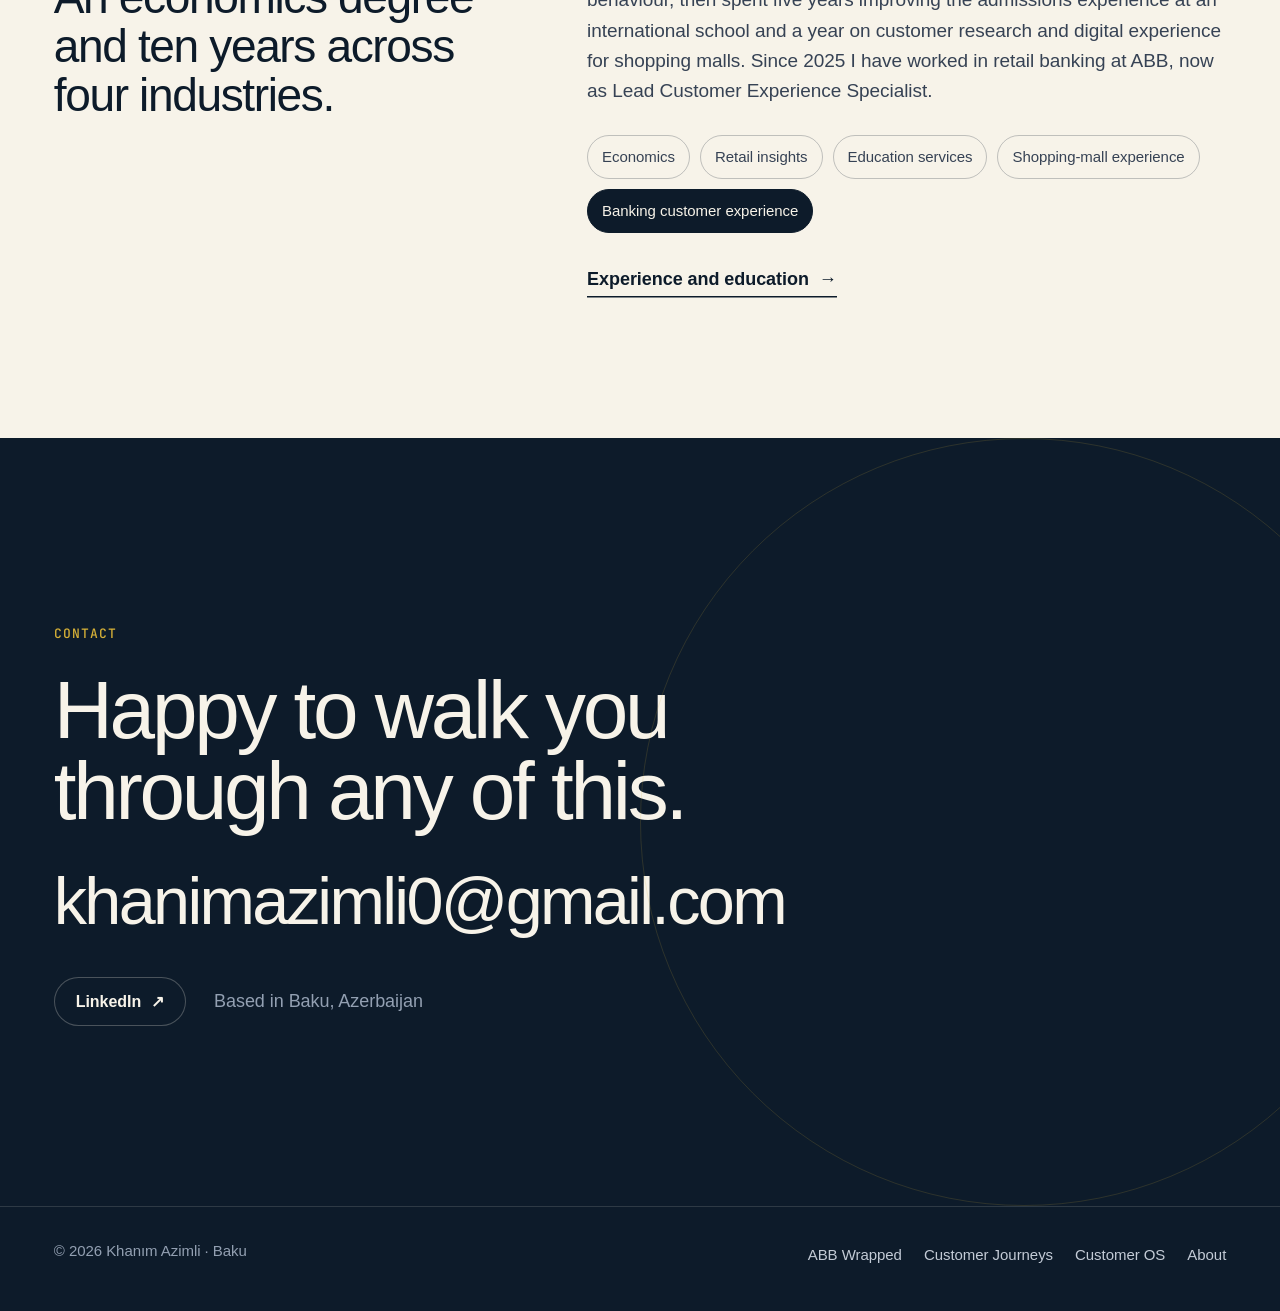
==== commit 64e4e2f3: "Final factual corrections - PASHA Malls and TISA: describe involvement without outcome claims - Cust" ====
--- a/index.html
+++ b/index.html
@@ -228,7 +228,7 @@
         <span class="no" aria-hidden="true">01</span>
         <span class="lbl g" style="display:flex;margin-top:12px">Data-informed personalized digital banking</span>
         <h3 id="f1t">ABB Wrapped</h3>
-        <p class="prob">A year-in-review in ABB's mobile app, shaped by each customer's own banking activity. The first edition launched in 2025; an expanded 2026 edition is in development.</p>
+        <p class="prob">A year-in-review in ABB's mobile app, based on customers' own banking activity. The first edition launched in 2025; an expanded 2026 edition is in development.</p>
         <dl>
           <div><dt>My role</dt><dd>2025: customer-facing content for the first edition. 2026: creative, content and personalization direction, and coordinating the teams preparing it.</dd></div>
           <div><dt>Status</dt><dd style="display:flex;flex-wrap:wrap;gap:8px"><span class="st done">2025 launched</span><span class="st wait">2026 in development</span></dd></div>
@@ -269,10 +269,10 @@
         <span class="no" aria-hidden="true">03</span>
         <span class="lbl g" style="display:flex;margin-top:12px">Independent AI-assisted product initiative</span>
         <h3 id="f3t">Customer OS</h3>
-        <p class="prob">A recurring problem I saw in customer-related work, turned into a working AI-assisted prototype on my own initiative.</p>
+        <p class="prob">An AI-assisted product I initiated and developed independently, from an initial idea to a working prototype. I presented it for evaluation, and it was accepted.</p>
         <dl>
           <div><dt>My role</dt><dd>Identified the problem, defined the scope, and built and tested the prototype using AI-assisted development.</dd></div>
-          <div><dt>Status</dt><dd><span class="st pro">Working prototype, not deployed</span></dd></div>
+          <div><dt>Status</dt><dd><span class="st pro">Working prototype, not deployed in production</span></dd></div>
         </dl>
         <a class="link go" href="customer-os/">Read case study <span class="ar" aria-hidden="true">→</span></a>
       </div>
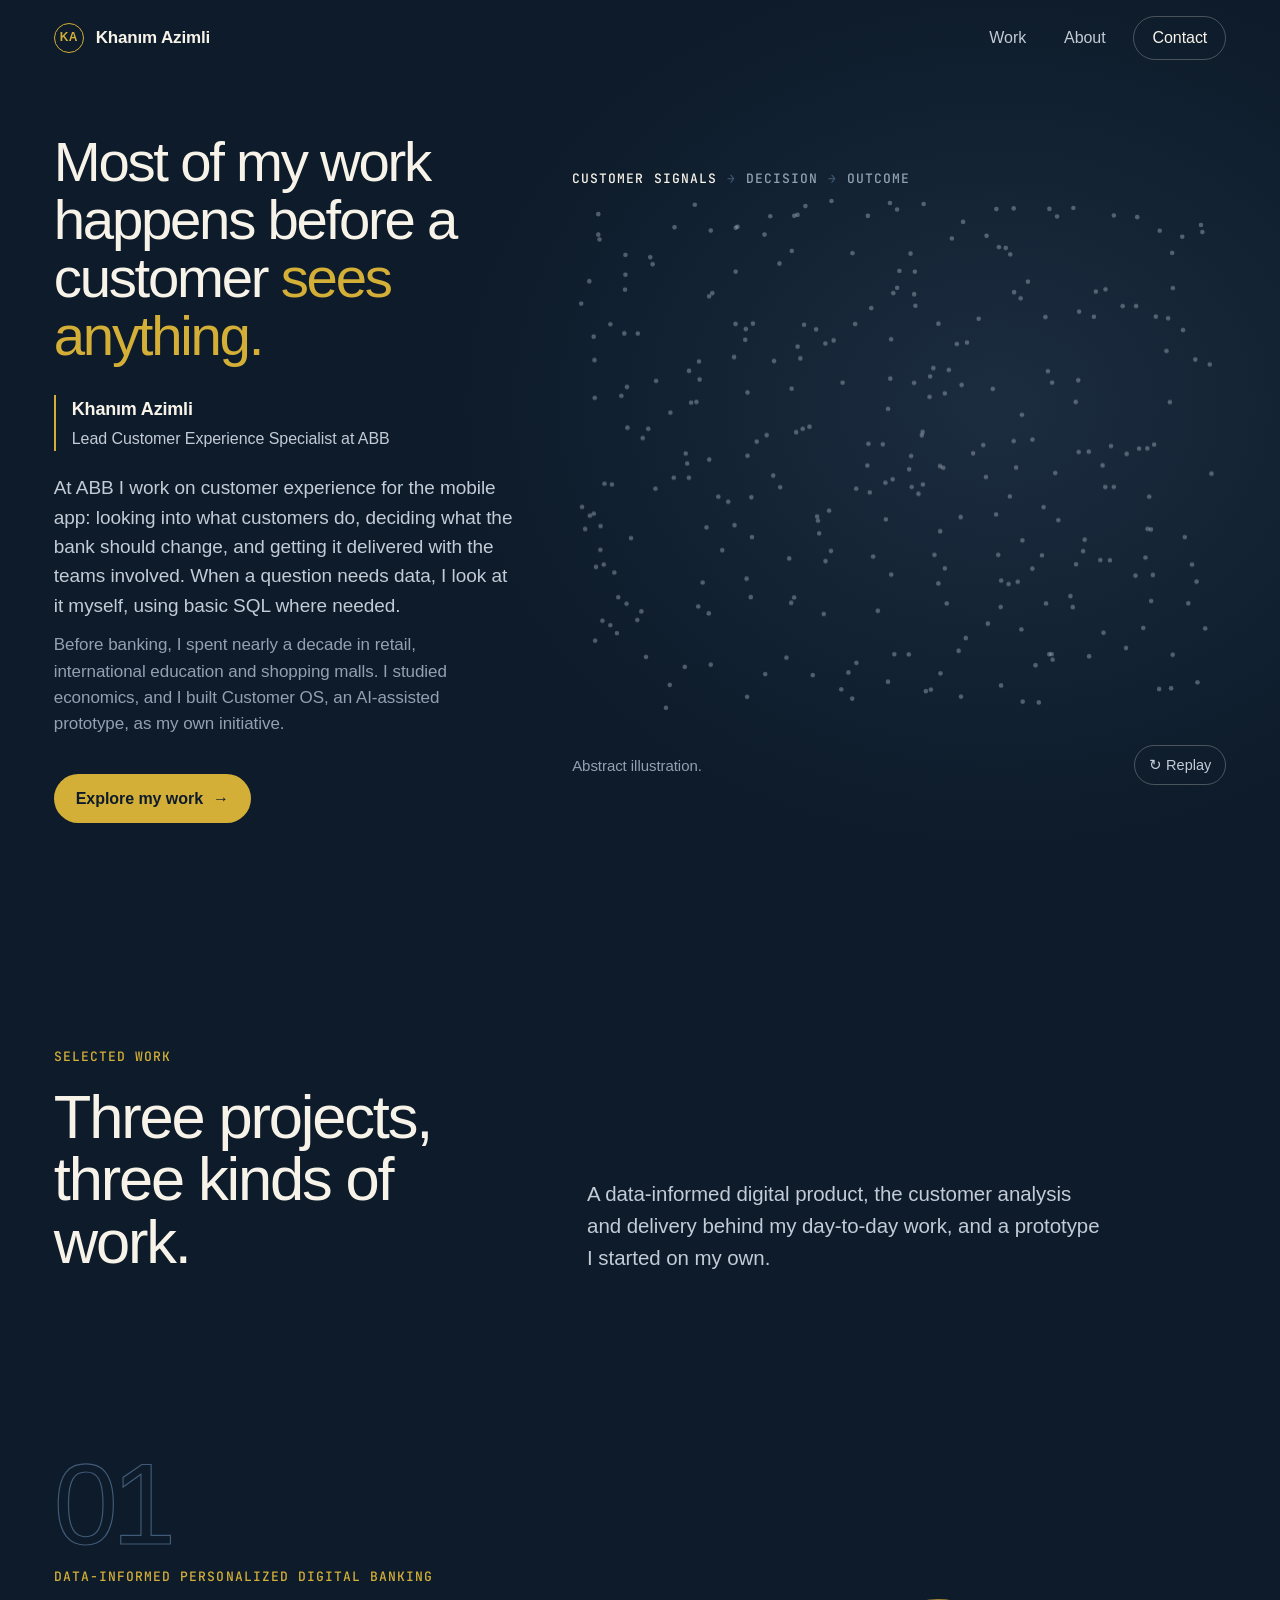
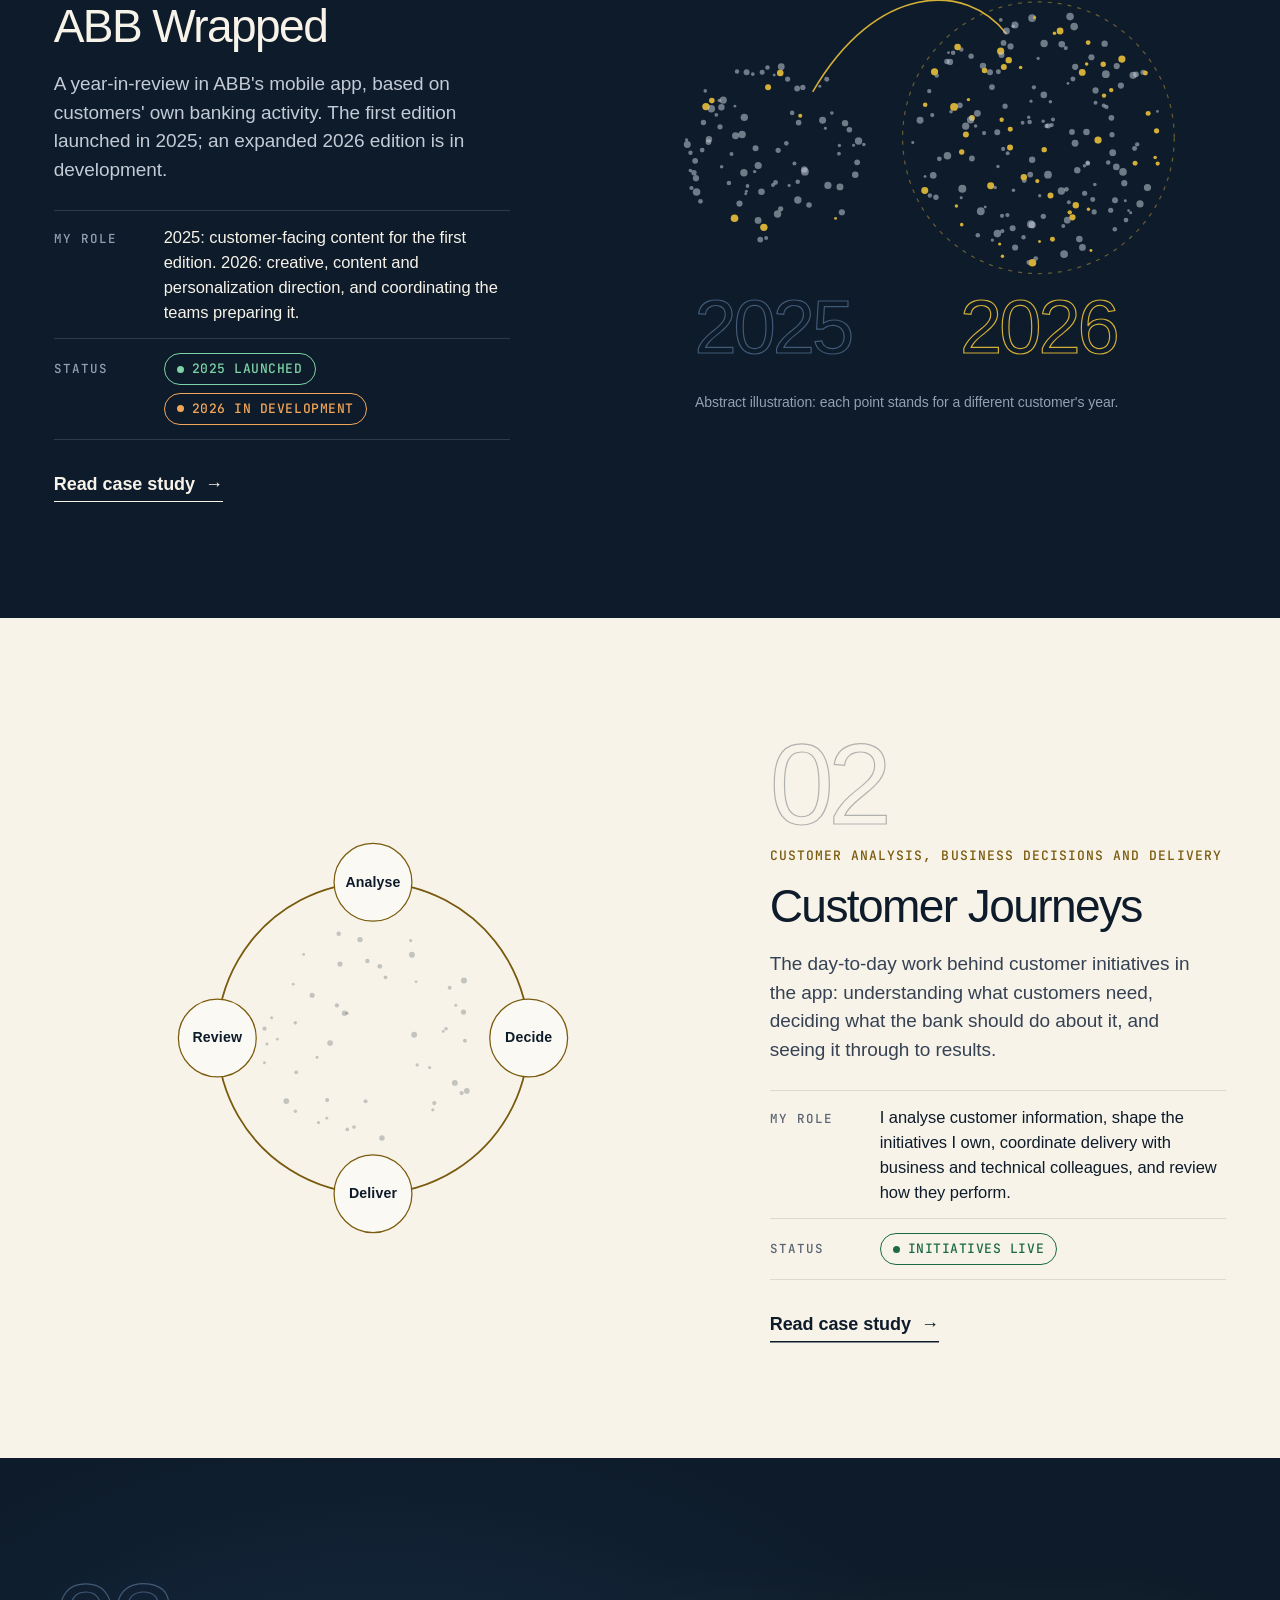
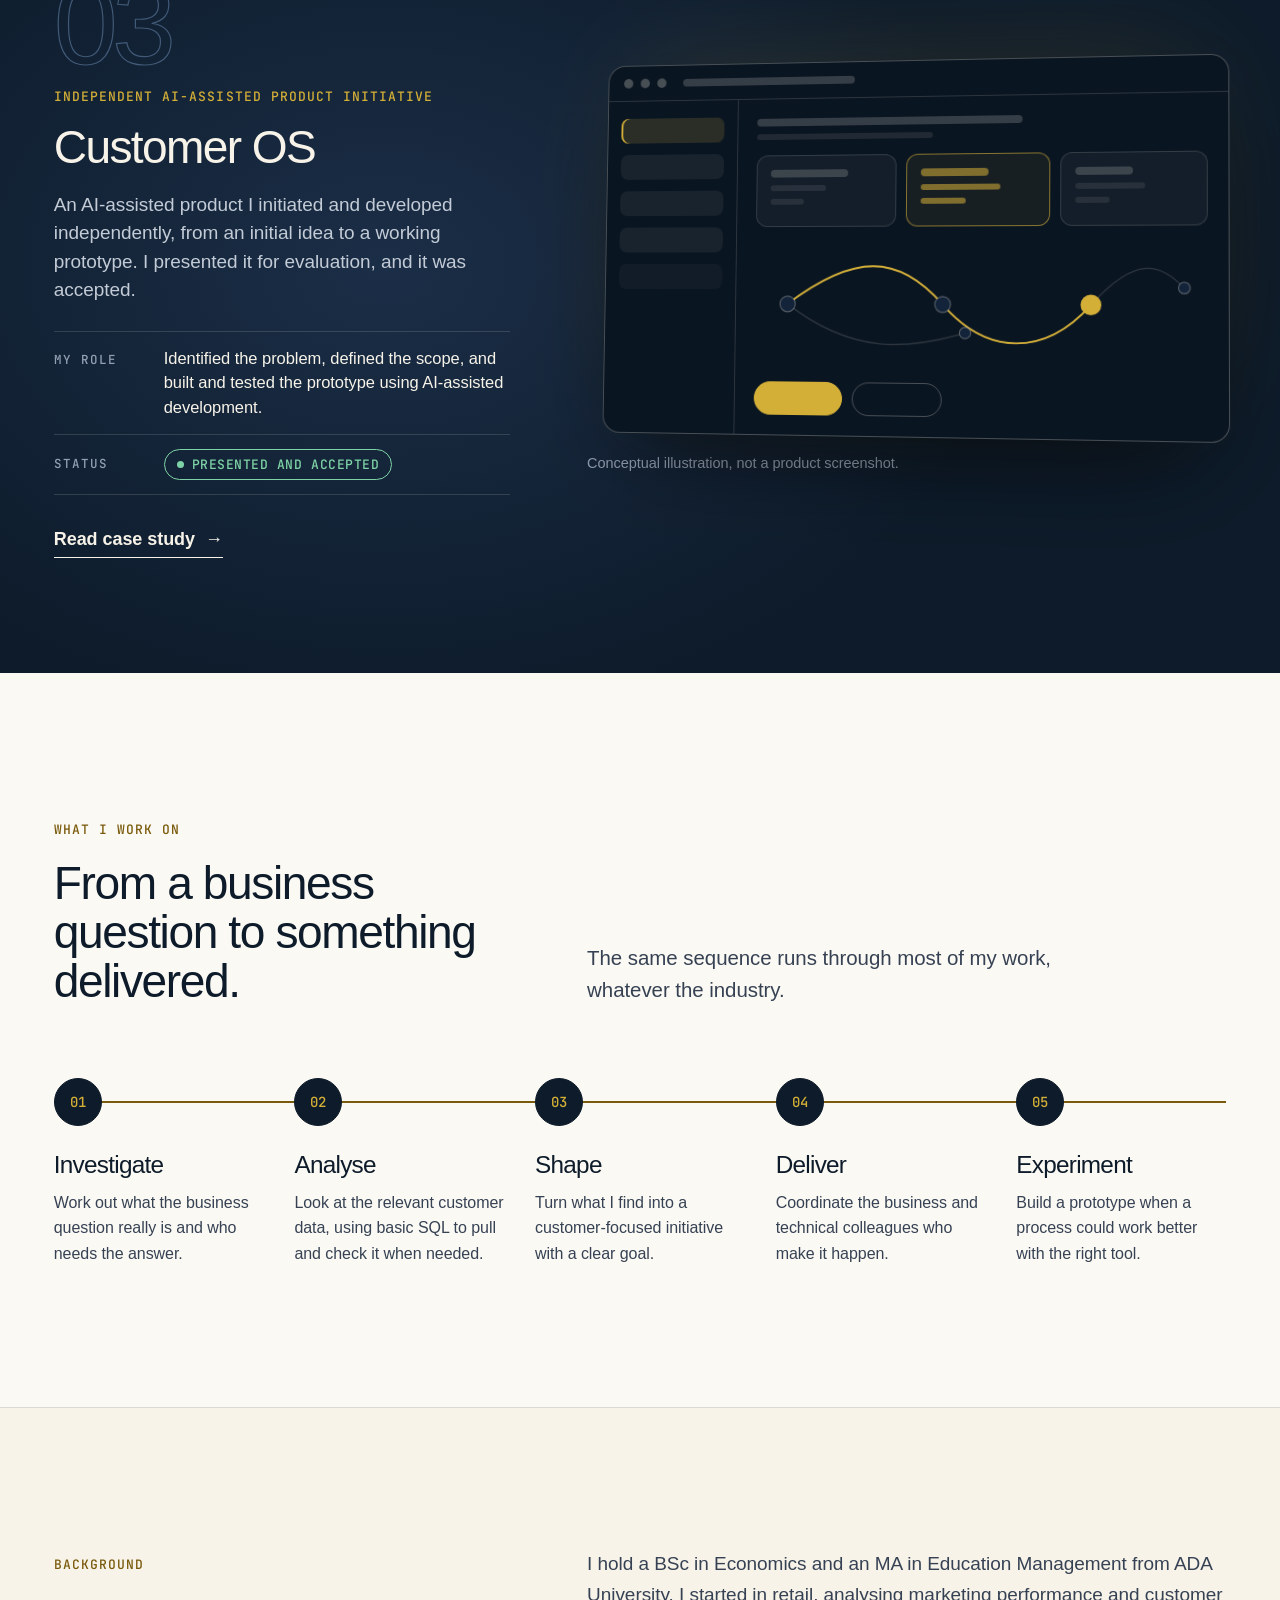
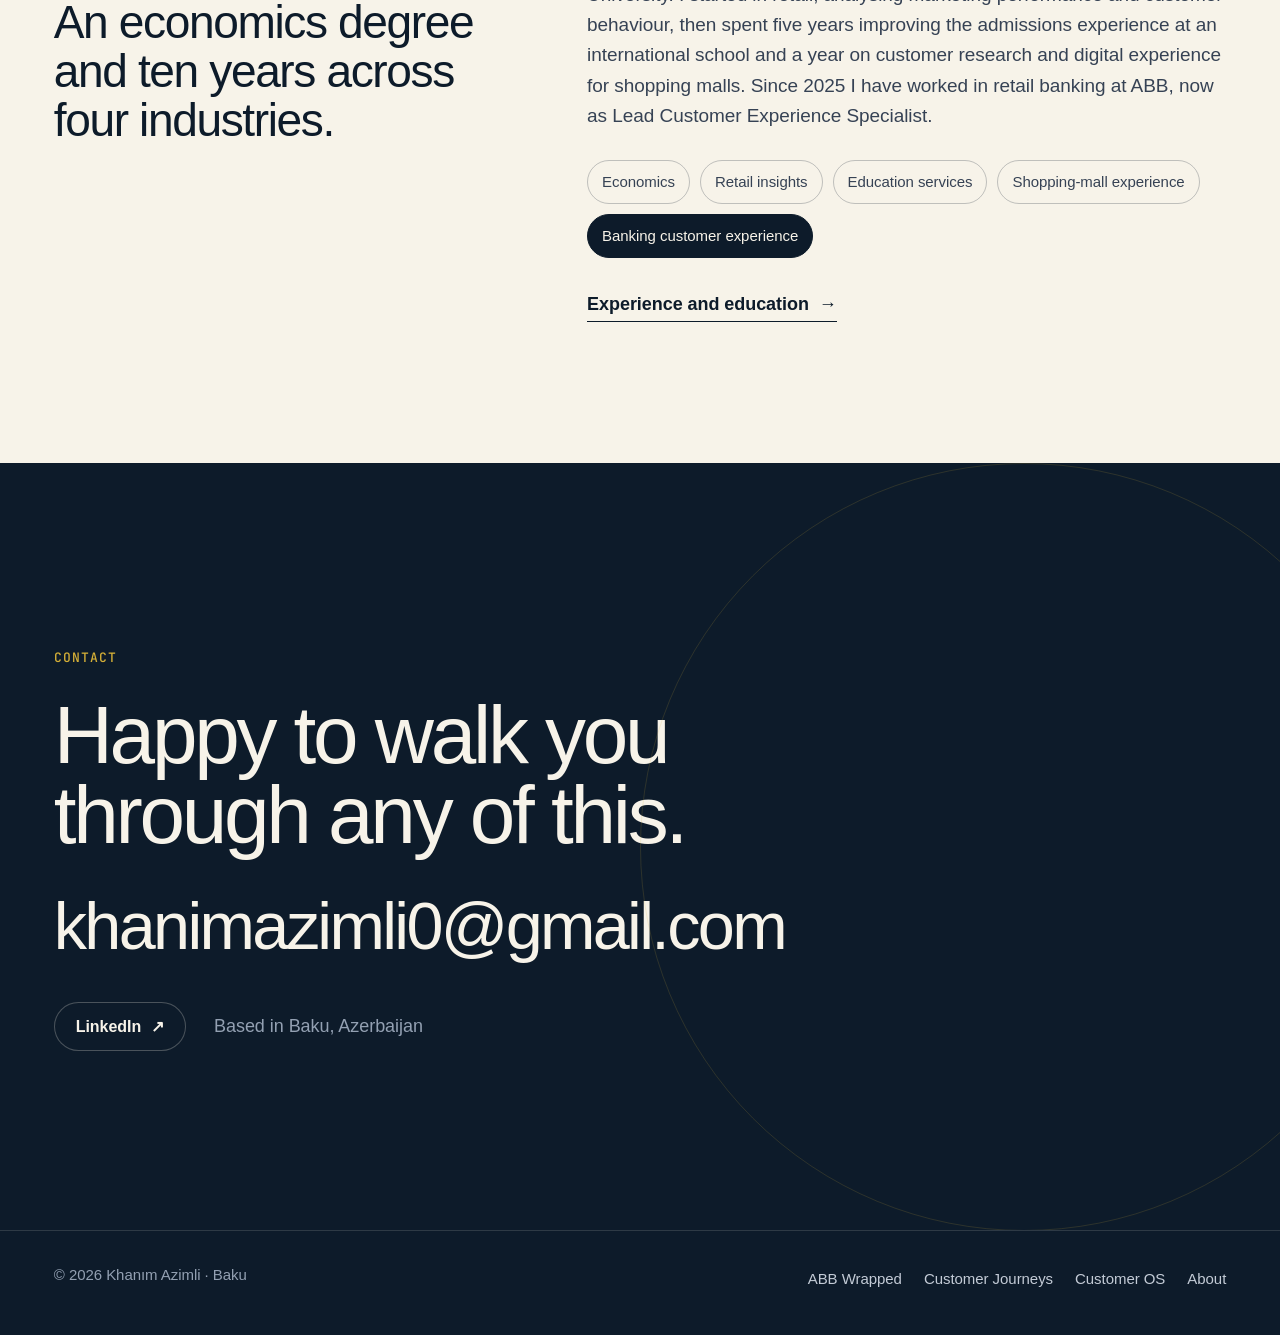
==== commit b7aa823e: "Customer OS: Presented and accepted as the project status - Status badges on the homepage and the ca" ====
--- a/index.html
+++ b/index.html
@@ -272,7 +272,7 @@
         <p class="prob">An AI-assisted product I initiated and developed independently, from an initial idea to a working prototype. I presented it for evaluation, and it was accepted.</p>
         <dl>
           <div><dt>My role</dt><dd>Identified the problem, defined the scope, and built and tested the prototype using AI-assisted development.</dd></div>
-          <div><dt>Status</dt><dd><span class="st pro">Working prototype, not deployed in production</span></dd></div>
+          <div><dt>Status</dt><dd><span class="st done">Presented and accepted</span></dd></div>
         </dl>
         <a class="link go" href="customer-os/">Read case study <span class="ar" aria-hidden="true">→</span></a>
       </div>
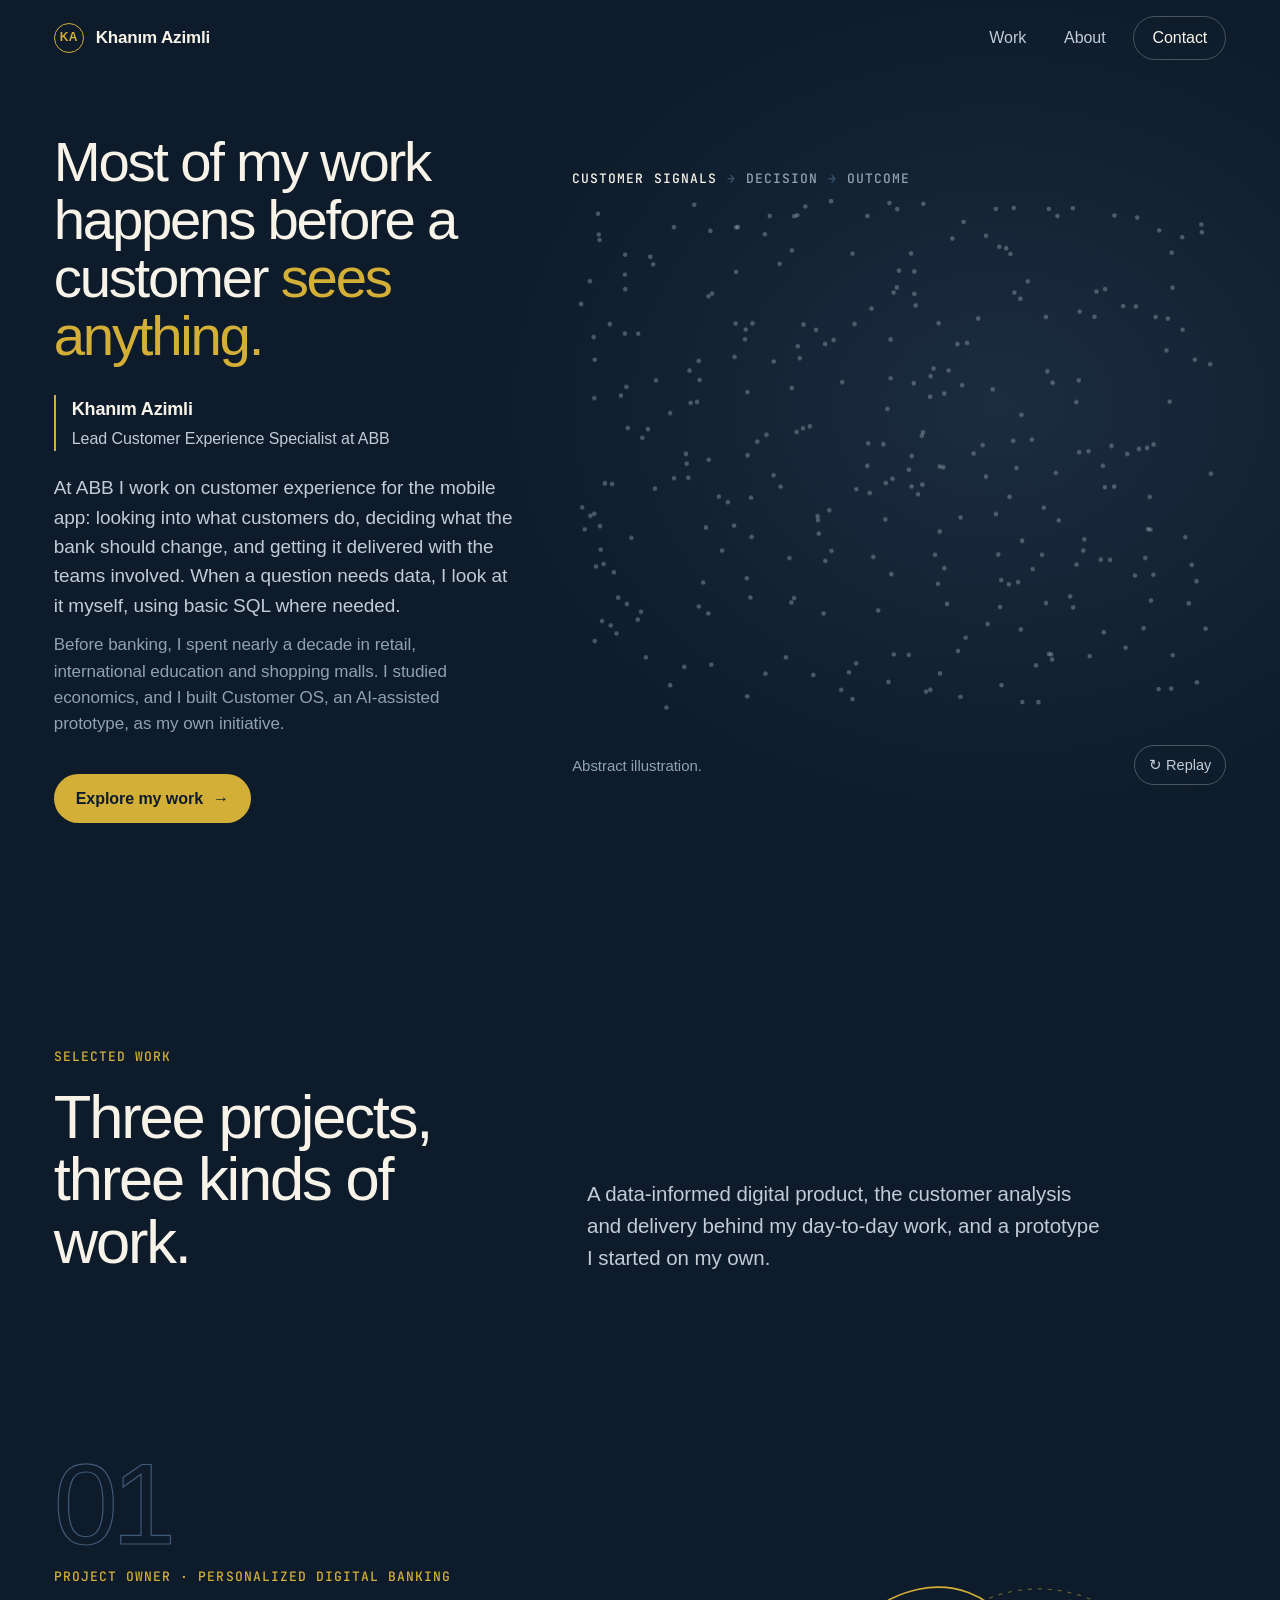
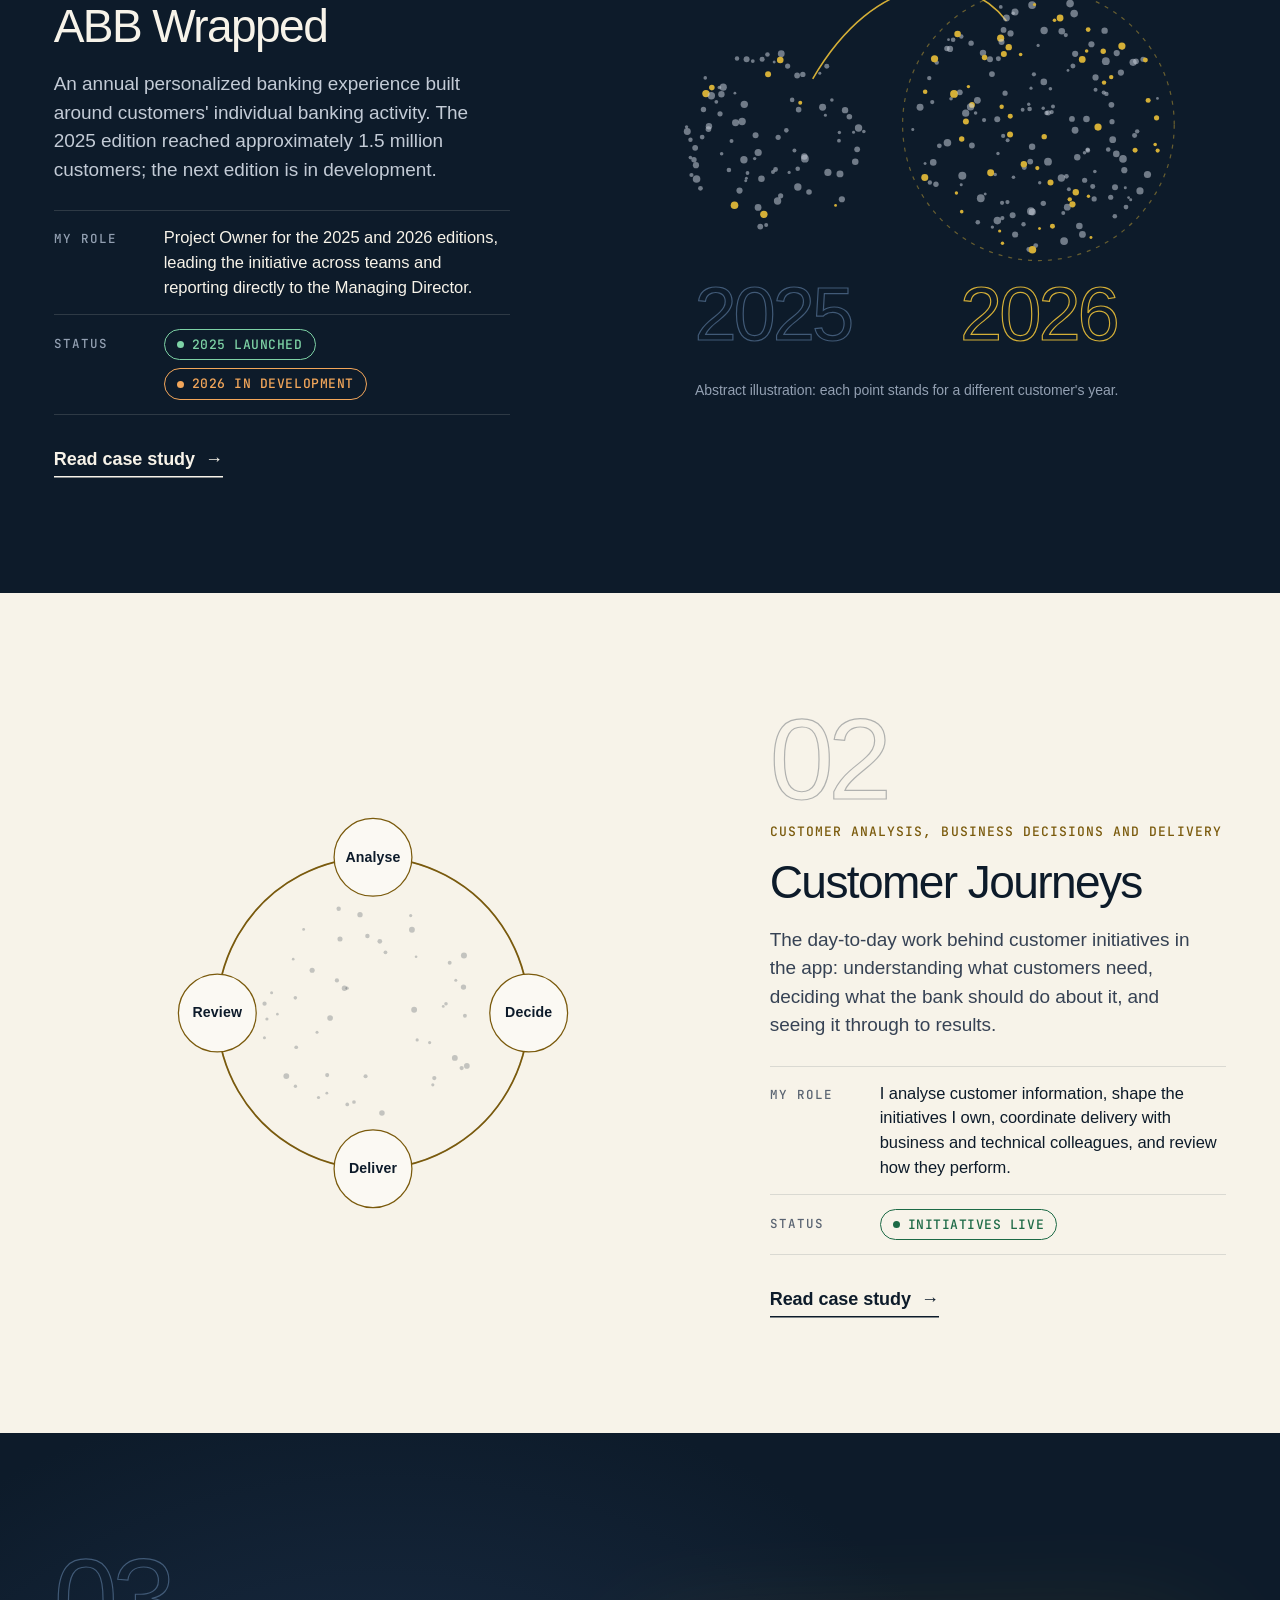
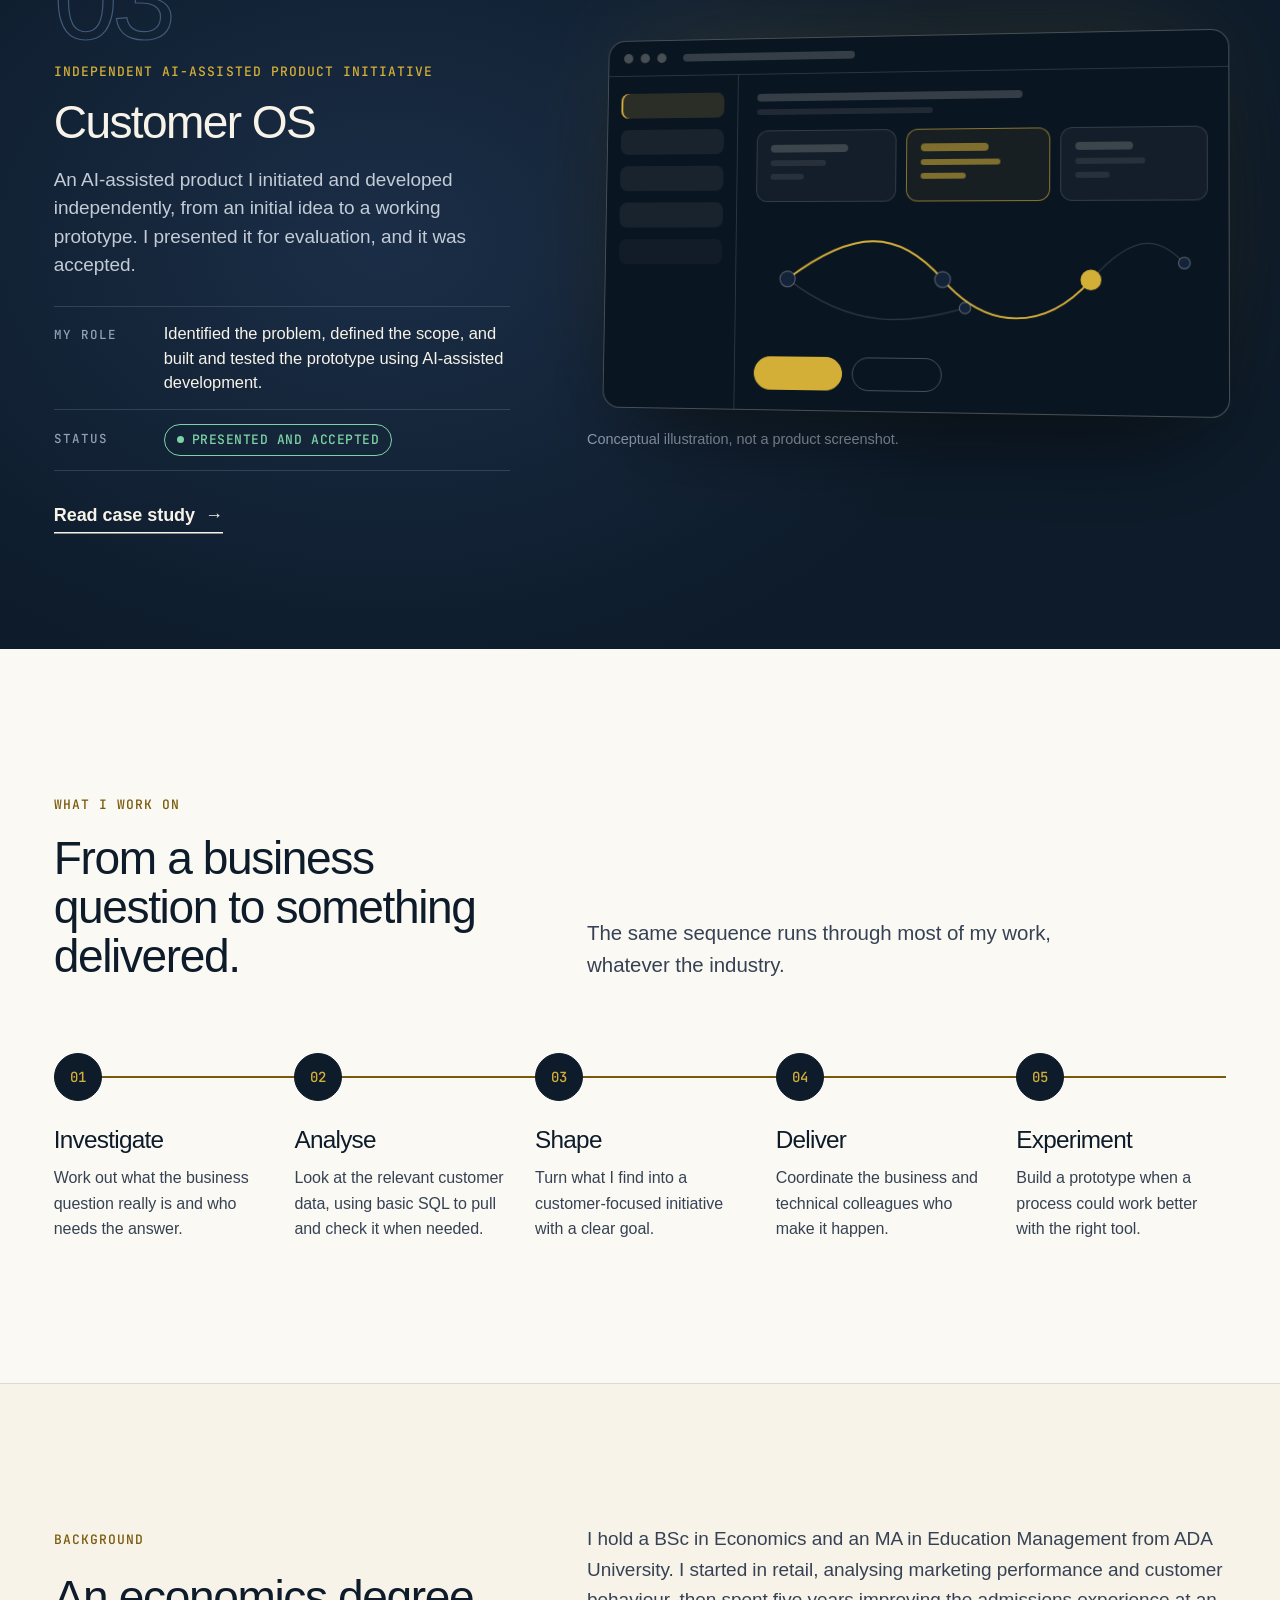
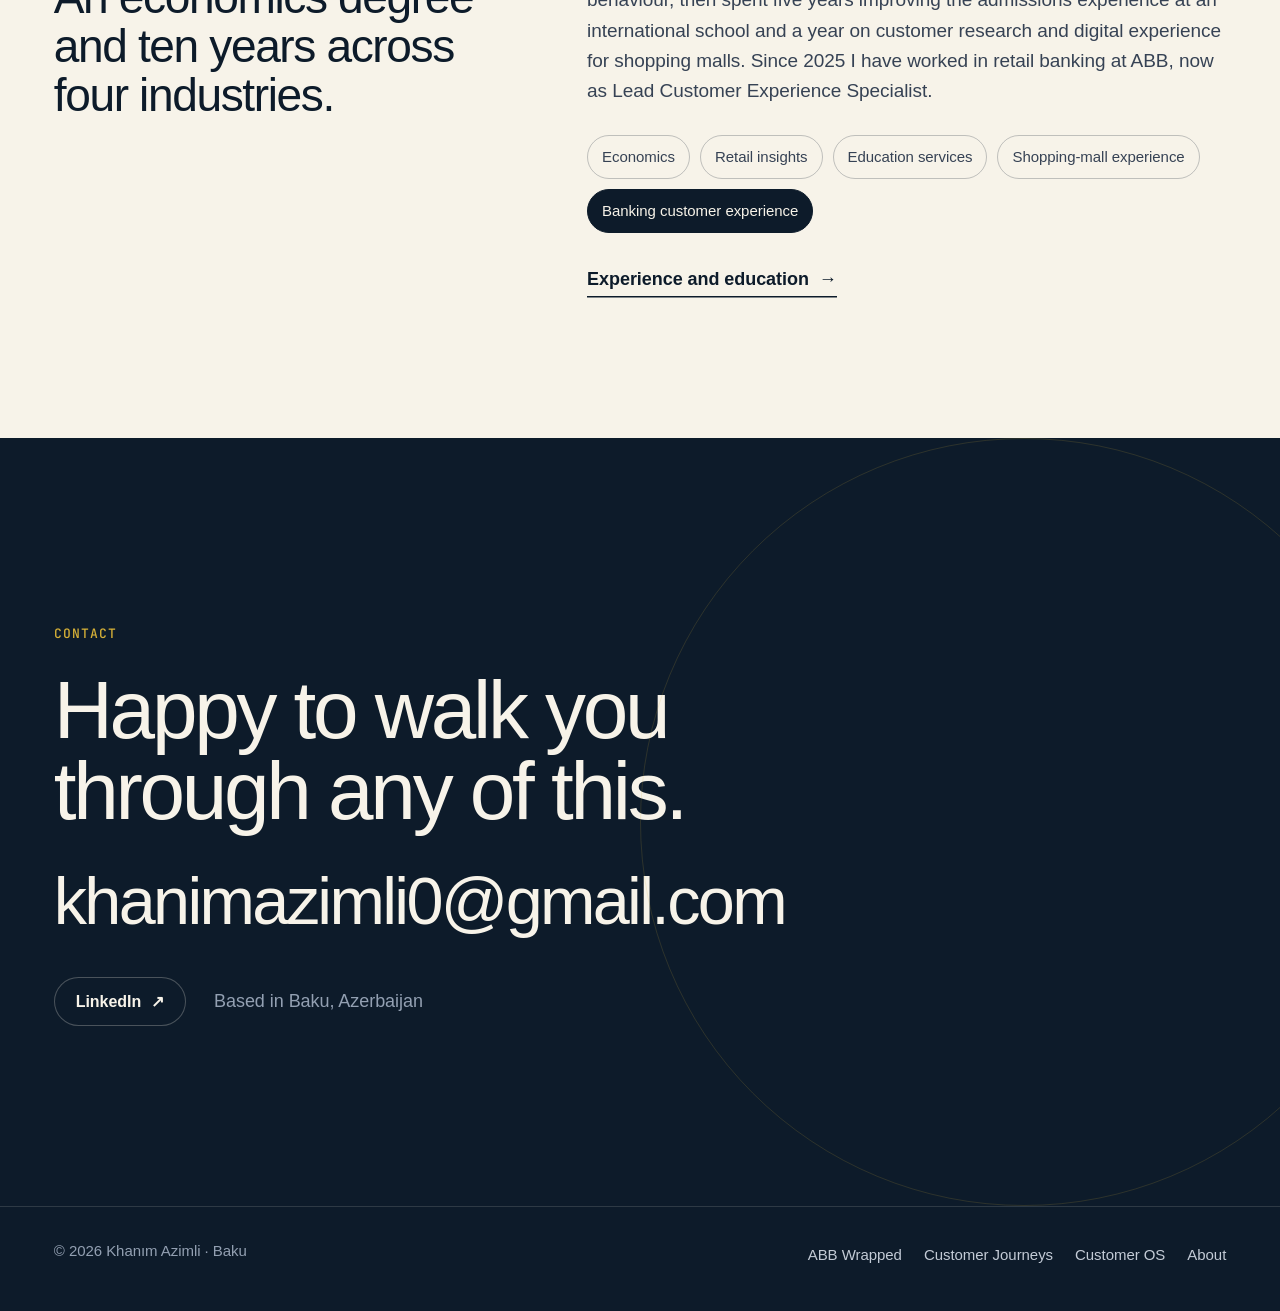
==== commit 01228b52: "ABB Wrapped: Project Owner positioning across the site - Case study: Project Owner for the 2025 and " ====
--- a/index.html
+++ b/index.html
@@ -226,11 +226,11 @@
     <div class="wrap">
       <div class="txt">
         <span class="no" aria-hidden="true">01</span>
-        <span class="lbl g" style="display:flex;margin-top:12px">Data-informed personalized digital banking</span>
+        <span class="lbl g" style="display:flex;margin-top:12px">Project Owner · Personalized digital banking</span>
         <h3 id="f1t">ABB Wrapped</h3>
-        <p class="prob">A year-in-review in ABB's mobile app, based on customers' own banking activity. The first edition launched in 2025; an expanded 2026 edition is in development.</p>
+        <p class="prob">An annual personalized banking experience built around customers' individual banking activity. The 2025 edition reached approximately 1.5 million customers; the next edition is in development.</p>
         <dl>
-          <div><dt>My role</dt><dd>2025: customer-facing content for the first edition. 2026: creative, content and personalization direction, and coordinating the teams preparing it.</dd></div>
+          <div><dt>My role</dt><dd>Project Owner for the 2025 and 2026 editions, leading the initiative across teams and reporting directly to the Managing Director.</dd></div>
           <div><dt>Status</dt><dd style="display:flex;flex-wrap:wrap;gap:8px"><span class="st done">2025 launched</span><span class="st wait">2026 in development</span></dd></div>
         </dl>
         <a class="link go" href="abb-wrapped/">Read case study <span class="ar" aria-hidden="true">→</span></a>
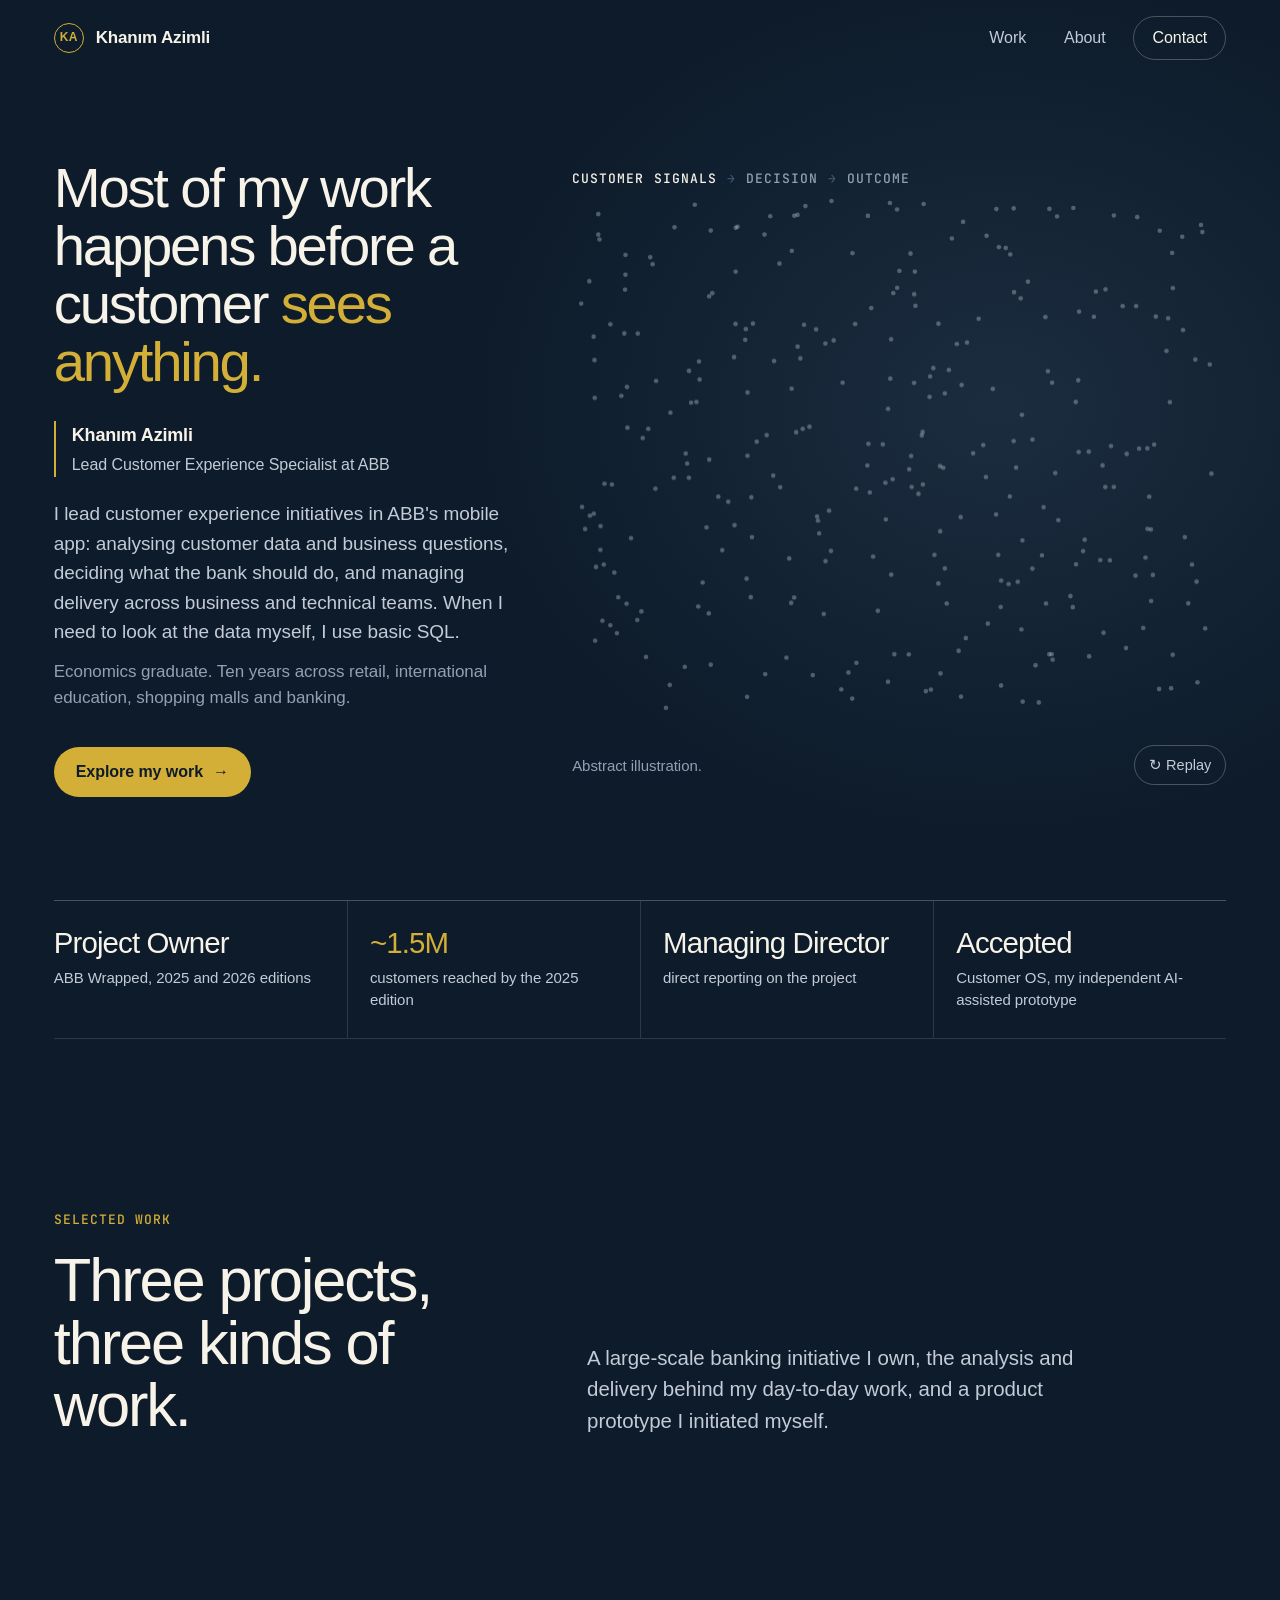
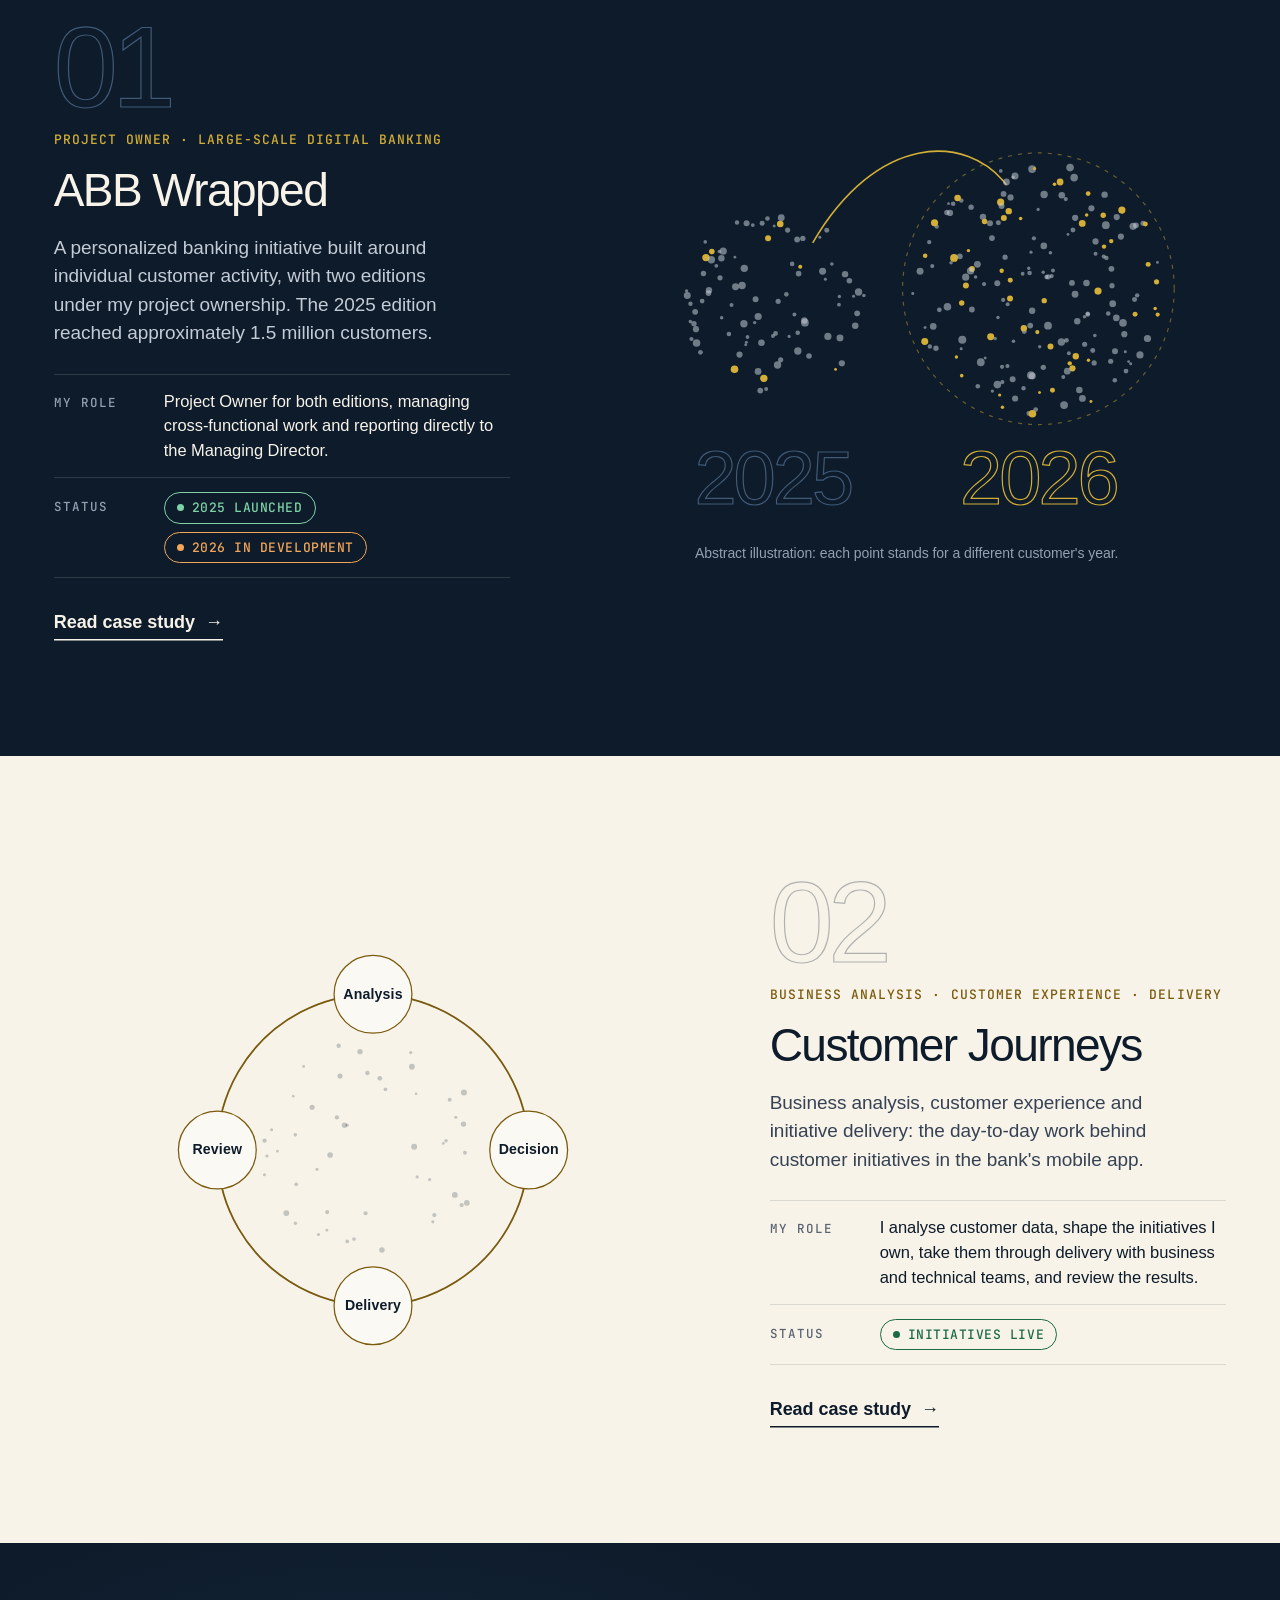
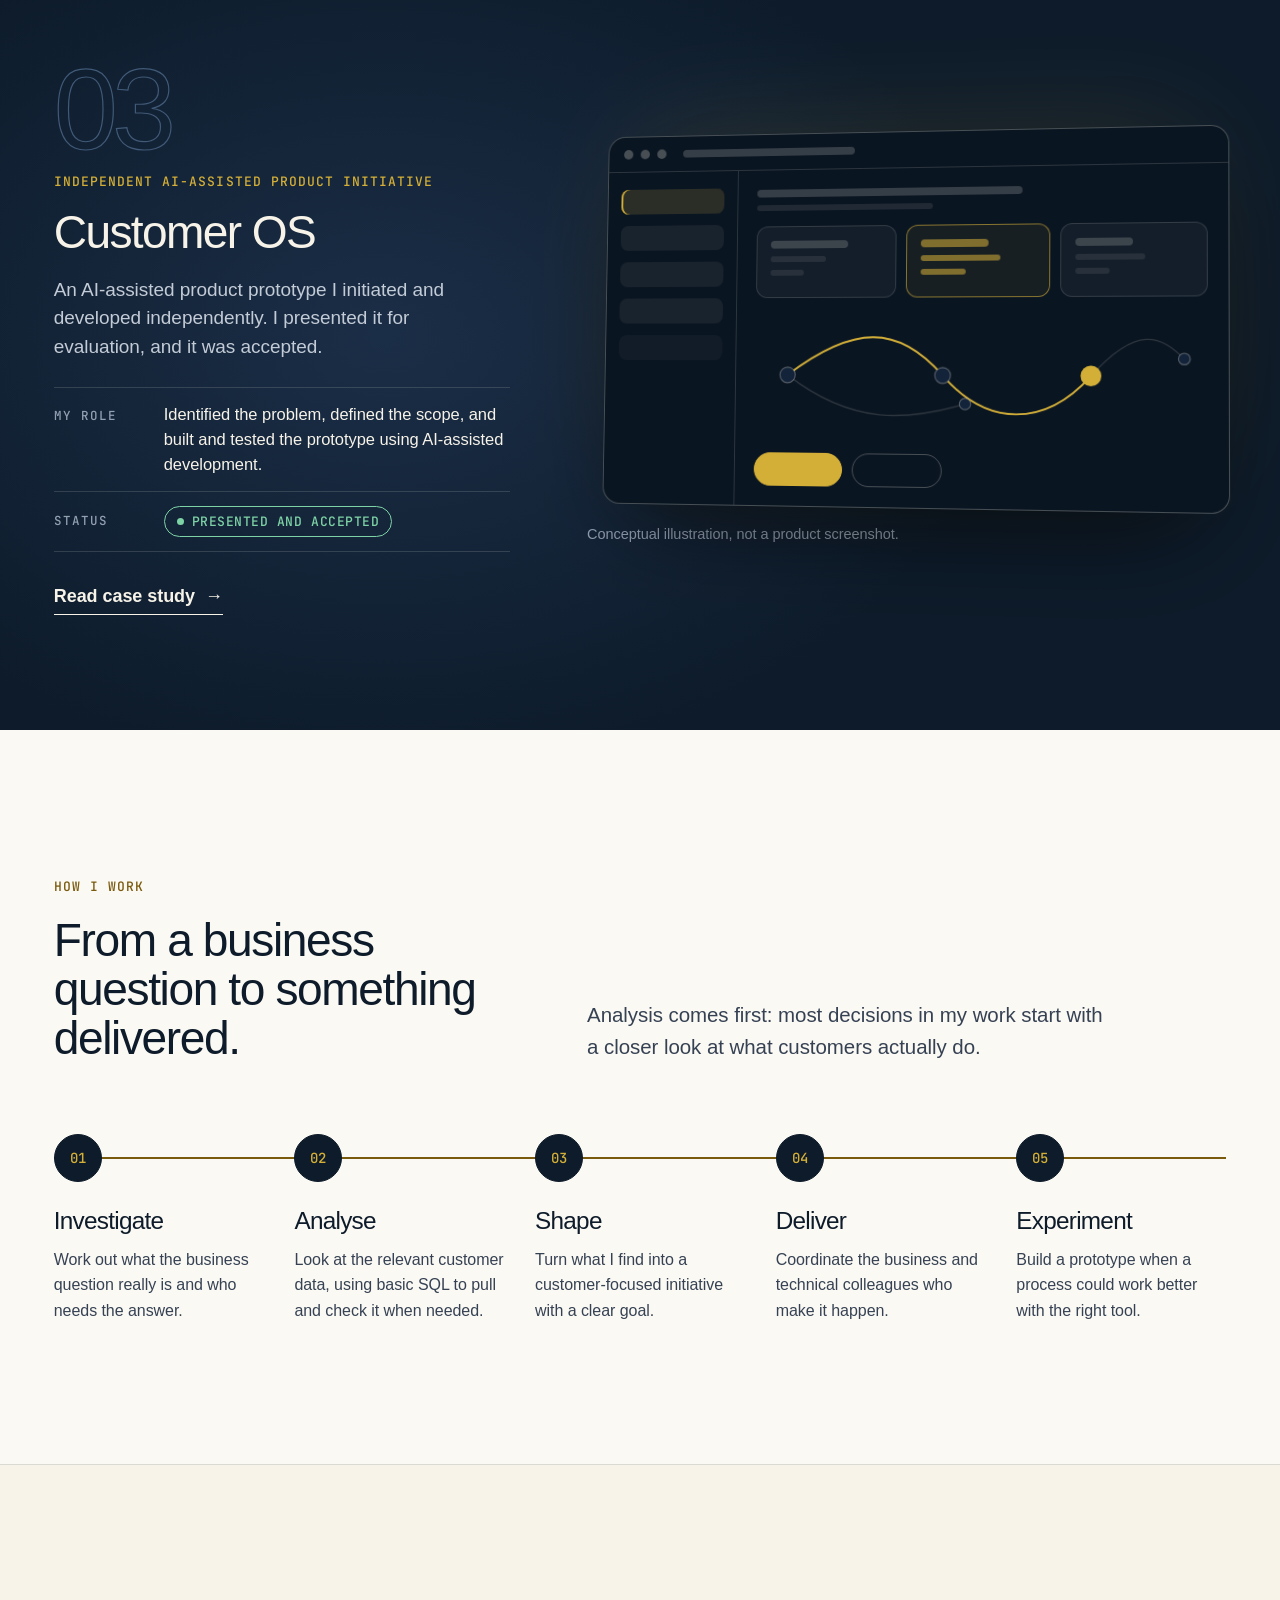
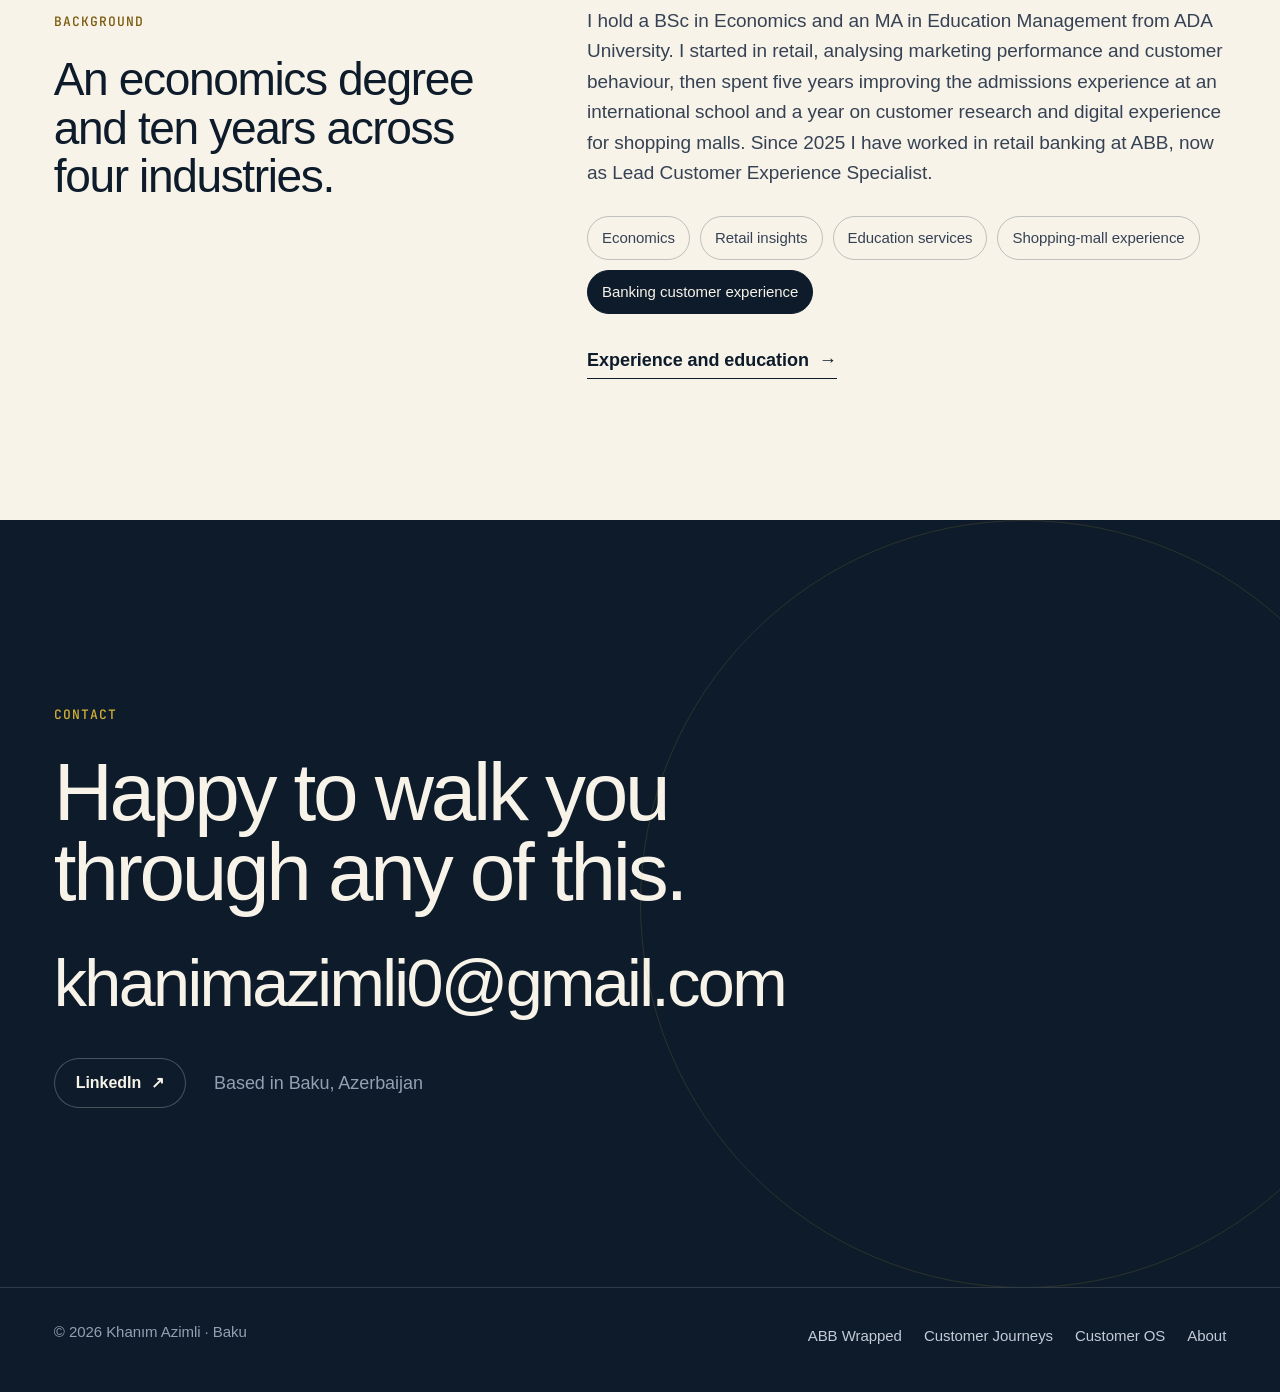
==== commit a9e4927c: "Coordinated portfolio revision: project ownership, analysis and results - Home: leadership band (Pro" ====
--- a/index.html
+++ b/index.html
@@ -12,12 +12,12 @@
 </script>
 <meta charset="utf-8">
 <meta name="viewport" content="width=device-width, initial-scale=1">
-<title>Khanım Azimli · Customer experience, data and products</title>
-<meta name="description" content="Khanım Azimli, Lead Customer Experience Specialist at ABB in Baku. Economics graduate with ten years across retail, education, shopping malls and banking. Selected work: ABB Wrapped, customer journeys, and Customer OS.">
+<title>Khanım Azimli · Lead Customer Experience Specialist, ABB</title>
+<meta name="description" content="Khanım Azimli, Lead Customer Experience Specialist at ABB in Baku. Project Owner of ABB Wrapped, a personalized banking initiative that reached approximately 1.5 million customers, reporting to the Managing Director. Economics graduate with ten years across four industries.">
 <link rel="canonical" href="https://khanimazimli.github.io/">
 <meta property="og:type" content="website">
-<meta property="og:title" content="Khanım Azimli · The Decision Studio">
-<meta property="og:description" content="Customer experience and business analysis in retail banking, data-informed digital products, and an independent AI-assisted prototype.">
+<meta property="og:title" content="Khanım Azimli · Lead Customer Experience Specialist, ABB">
+<meta property="og:description" content="Project Owner of ABB Wrapped (two editions, ~1.5M customers reached in 2025), business analysis and delivery in retail banking, and an independently developed, accepted AI-assisted prototype.">
 <meta property="og:url" content="https://khanimazimli.github.io/">
 <meta name="theme-color" content="#0D1B2A">
 <link rel="icon" href="data:image/svg+xml,%3Csvg xmlns='http://www.w3.org/2000/svg' viewBox='0 0 32 32'%3E%3Crect width='32' height='32' rx='16' fill='%230D1B2A'/%3E%3Ccircle cx='16' cy='16' r='12' fill='none' stroke='%23D4AF37' stroke-width='1.6'/%3E%3Ctext x='16' y='20.5' font-family='Arial' font-size='11' font-weight='700' fill='%23D4AF37' text-anchor='middle'%3EKA%3C/text%3E%3C/svg%3E">
@@ -90,6 +90,15 @@
 
 /* ---------- selected work ---------- */
 .work-h { padding: var(--sec) 0 clamp(40px, 5vw, 64px); }
+.ldb { padding: 0 0 clamp(8px, 2vw, 24px); }
+.ldl { display: grid; grid-template-columns: repeat(4, minmax(0, 1fr)); border-top: 1px solid var(--ln-d2); border-bottom: 1px solid var(--ln-d); }
+.ldl li { padding: 26px 22px 28px 0; min-width: 0; }
+.ldl li + li { padding-left: 22px; border-left: 1px solid var(--ln-d); }
+.ldl b { display: block; font: 500 clamp(24px, 2.3vw, 34px)/1.08 var(--f); letter-spacing: -.03em; color: var(--tx); }
+.ldl li:nth-child(2) b { color: var(--gold); }
+.ldl span { display: block; margin-top: 8px; font-size: 15px; line-height: 1.45; color: var(--tx-2); }
+@media (max-width: 960px) { .ldl { grid-template-columns: 1fr 1fr; } .ldl li:nth-child(3) { padding-left: 0; border-left: 0; } .ldl li:nth-child(n+3) { border-top: 1px solid var(--ln-d); } }
+@media (max-width: 480px) { .ldl { grid-template-columns: 1fr; } .ldl li, .ldl li + li { padding: 20px 0; border-left: 0; } .ldl li + li { border-top: 1px solid var(--ln-d); } }
 .feat { position: relative; overflow: hidden; padding: clamp(72px, 9vw, 136px) 0; }
 .feat .wrap { display: grid; grid-template-columns: minmax(0, 5fr) minmax(0, 7fr); gap: clamp(32px, 6vw, 96px); align-items: center; }
 .feat.rev .wrap { grid-template-columns: minmax(0, 7fr) minmax(0, 5fr); }
@@ -195,8 +204,8 @@
       <div>
         <h1 id="h1" data-rv>Most of my work happens before a customer <span class="gold">sees anything.</span></h1>
         <p class="who2" data-rv style="--d:.1s"><b>Khanım Azimli</b><span>Lead Customer Experience Specialist at ABB</span></p>
-        <p class="lede" data-rv style="--d:.18s">At ABB I work on customer experience for the mobile app: looking into what customers do, deciding what the bank should change, and getting it delivered with the teams involved. When a question needs data, I look at it myself, using basic SQL where needed.</p>
-        <p class="lede l2" data-rv style="--d:.24s">Before banking, I spent nearly a decade in retail, international education and shopping malls. I studied economics, and I built Customer OS, an AI-assisted prototype, as my own initiative.</p>
+        <p class="lede" data-rv style="--d:.18s">I lead customer experience initiatives in ABB's mobile app: analysing customer data and business questions, deciding what the bank should do, and managing delivery across business and technical teams. When I need to look at the data myself, I use basic SQL.</p>
+        <p class="lede l2" data-rv style="--d:.24s">Economics graduate. Ten years across retail, international education, shopping malls and banking.</p>
         <div class="acts" data-rv style="--d:.32s"><a class="btn" href="#work">Explore my work <span class="ar" aria-hidden="true">→</span></a></div>
         <nav class="qx" aria-label="Case studies"><a href="abb-wrapped/"><small>01</small>ABB Wrapped</a><a href="customer-journeys/"><small>02</small>Customer Journeys</a><a href="customer-os/"><small>03</small>Customer OS</a></nav>
       </div>
@@ -213,11 +222,23 @@
     </div>
   </section>
 
+  <!-- A2 · LEADERSHIP -->
+  <section class="ldb dk" aria-label="Responsibilities at a glance">
+    <div class="wrap">
+      <ul class="ldl">
+        <li data-rv><b>Project Owner</b><span>ABB Wrapped, 2025 and 2026 editions</span></li>
+        <li data-rv style="--d:.06s"><b class="num">~1.5M</b><span>customers reached by the 2025 edition</span></li>
+        <li data-rv style="--d:.12s"><b>Managing Director</b><span>direct reporting on the project</span></li>
+        <li data-rv style="--d:.18s"><b>Accepted</b><span>Customer OS, my independent AI-assisted prototype</span></li>
+      </ul>
+    </div>
+  </section>
+
   <!-- B · SELECTED WORK -->
   <div id="work" class="dk work-h">
     <div class="wrap sh" style="margin-bottom:0">
       <div><span class="lbl g" data-rv>Selected work</span><h2 class="d2" data-rv style="--d:.06s">Three projects, three kinds of work.</h2></div>
-      <p class="lede" data-rv style="--d:.12s">A data-informed digital product, the customer analysis and delivery behind my day-to-day work, and a prototype I started on my own.</p>
+      <p class="lede" data-rv style="--d:.12s">A large-scale banking initiative I own, the analysis and delivery behind my day-to-day work, and a product prototype I initiated myself.</p>
     </div>
   </div>
 
@@ -226,11 +247,11 @@
     <div class="wrap">
       <div class="txt">
         <span class="no" aria-hidden="true">01</span>
-        <span class="lbl g" style="display:flex;margin-top:12px">Project Owner · Personalized digital banking</span>
+        <span class="lbl g" style="display:flex;margin-top:12px">Project Owner · Large-scale digital banking</span>
         <h3 id="f1t">ABB Wrapped</h3>
-        <p class="prob">An annual personalized banking experience built around customers' individual banking activity. The 2025 edition reached approximately 1.5 million customers; the next edition is in development.</p>
+        <p class="prob">A personalized banking initiative built around individual customer activity, with two editions under my project ownership. The 2025 edition reached approximately 1.5 million customers.</p>
         <dl>
-          <div><dt>My role</dt><dd>Project Owner for the 2025 and 2026 editions, leading the initiative across teams and reporting directly to the Managing Director.</dd></div>
+          <div><dt>My role</dt><dd>Project Owner for both editions, managing cross-functional work and reporting directly to the Managing Director.</dd></div>
           <div><dt>Status</dt><dd style="display:flex;flex-wrap:wrap;gap:8px"><span class="st done">2025 launched</span><span class="st wait">2026 in development</span></dd></div>
         </dl>
         <a class="link go" href="abb-wrapped/">Read case study <span class="ar" aria-hidden="true">→</span></a>
@@ -247,11 +268,11 @@
     <div class="wrap">
       <div class="txt">
         <span class="no" aria-hidden="true">02</span>
-        <span class="lbl g" style="display:flex;margin-top:12px">Customer analysis, business decisions and delivery</span>
+        <span class="lbl g" style="display:flex;margin-top:12px">Business analysis · Customer experience · Delivery</span>
         <h3 id="f2t">Customer Journeys</h3>
-        <p class="prob">The day-to-day work behind customer initiatives in the app: understanding what customers need, deciding what the bank should do about it, and seeing it through to results.</p>
+        <p class="prob">Business analysis, customer experience and initiative delivery: the day-to-day work behind customer initiatives in the bank's mobile app.</p>
         <dl>
-          <div><dt>My role</dt><dd>I analyse customer information, shape the initiatives I own, coordinate delivery with business and technical colleagues, and review how they perform.</dd></div>
+          <div><dt>My role</dt><dd>I analyse customer data, shape the initiatives I own, take them through delivery with business and technical teams, and review the results.</dd></div>
           <div><dt>Status</dt><dd><span class="st done">Initiatives live</span></dd></div>
         </dl>
         <a class="link go" href="customer-journeys/">Read case study <span class="ar" aria-hidden="true">→</span></a>
@@ -269,7 +290,7 @@
         <span class="no" aria-hidden="true">03</span>
         <span class="lbl g" style="display:flex;margin-top:12px">Independent AI-assisted product initiative</span>
         <h3 id="f3t">Customer OS</h3>
-        <p class="prob">An AI-assisted product I initiated and developed independently, from an initial idea to a working prototype. I presented it for evaluation, and it was accepted.</p>
+        <p class="prob">An AI-assisted product prototype I initiated and developed independently. I presented it for evaluation, and it was accepted.</p>
         <dl>
           <div><dt>My role</dt><dd>Identified the problem, defined the scope, and built and tested the prototype using AI-assisted development.</dd></div>
           <div><dt>Status</dt><dd><span class="st done">Presented and accepted</span></dd></div>
@@ -298,8 +319,8 @@
   <section class="sec lt2" aria-labelledby="capT">
     <div class="wrap">
       <div class="sh" style="margin-bottom:0">
-        <div><span class="lbl g" data-rv>What I work on</span><h2 class="h2" id="capT" data-rv style="--d:.06s">From a business question to something delivered.</h2></div>
-        <p class="lede" data-rv style="--d:.12s">The same sequence runs through most of my work, whatever the industry.</p>
+        <div><span class="lbl g" data-rv>How I work</span><h2 class="h2" id="capT" data-rv style="--d:.06s">From a business question to something delivered.</h2></div>
+        <p class="lede" data-rv style="--d:.12s">Analysis comes first: most decisions in my work start with a closer look at what customers actually do.</p>
       </div>
       <div class="caps c5" id="caps">
         <span class="line" aria-hidden="true"></span>
@@ -427,7 +448,7 @@
 
 /* ---------- 01 / 02 · abstract visuals ---------- */
 KAV.editions(document.querySelector('#edH svg'));
-KAV.loop(document.querySelector('#lpH svg'));
+KAV.loop(document.querySelector('#lpH svg'), ['Analysis', 'Decision', 'Delivery', 'Review']);
 ['edH', 'lpH'].forEach(function (id) { var e = document.getElementById(id); KA.onView(e, function () { e.classList.add('in'); }); });
 
 
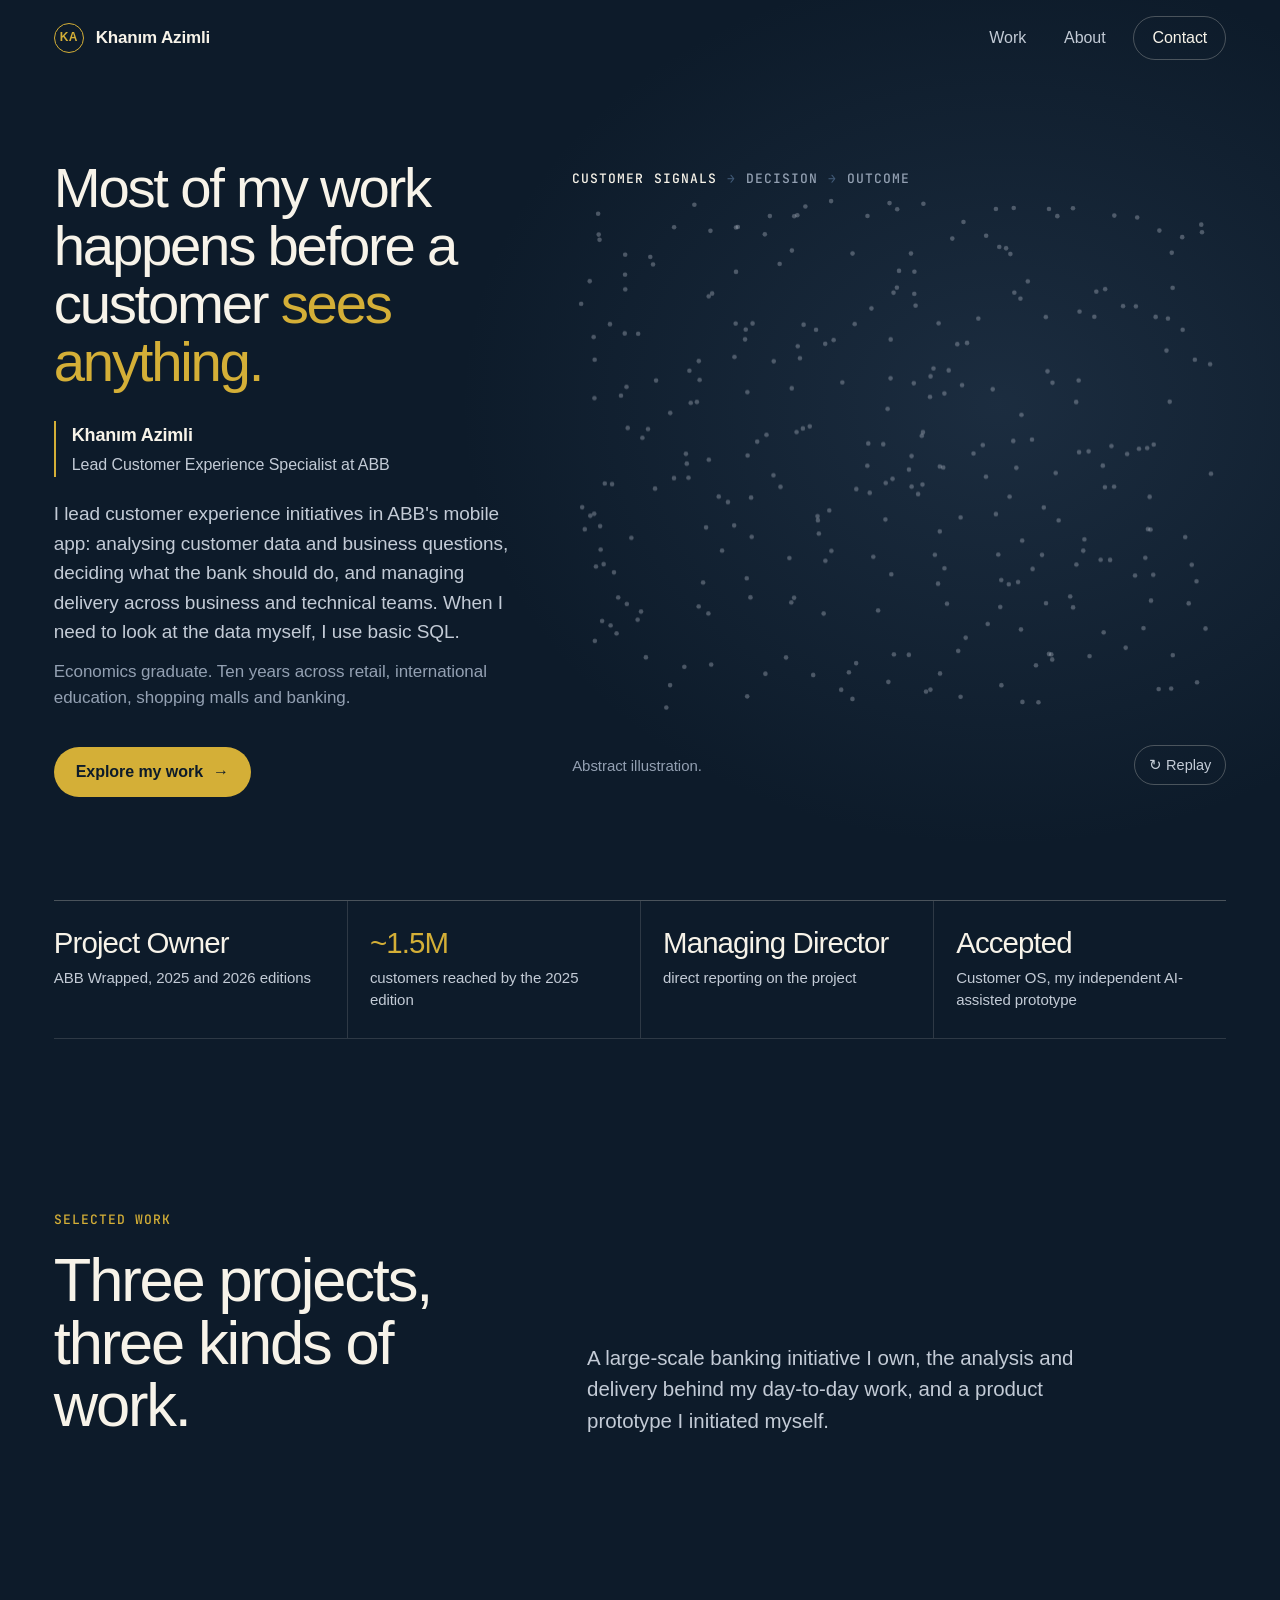
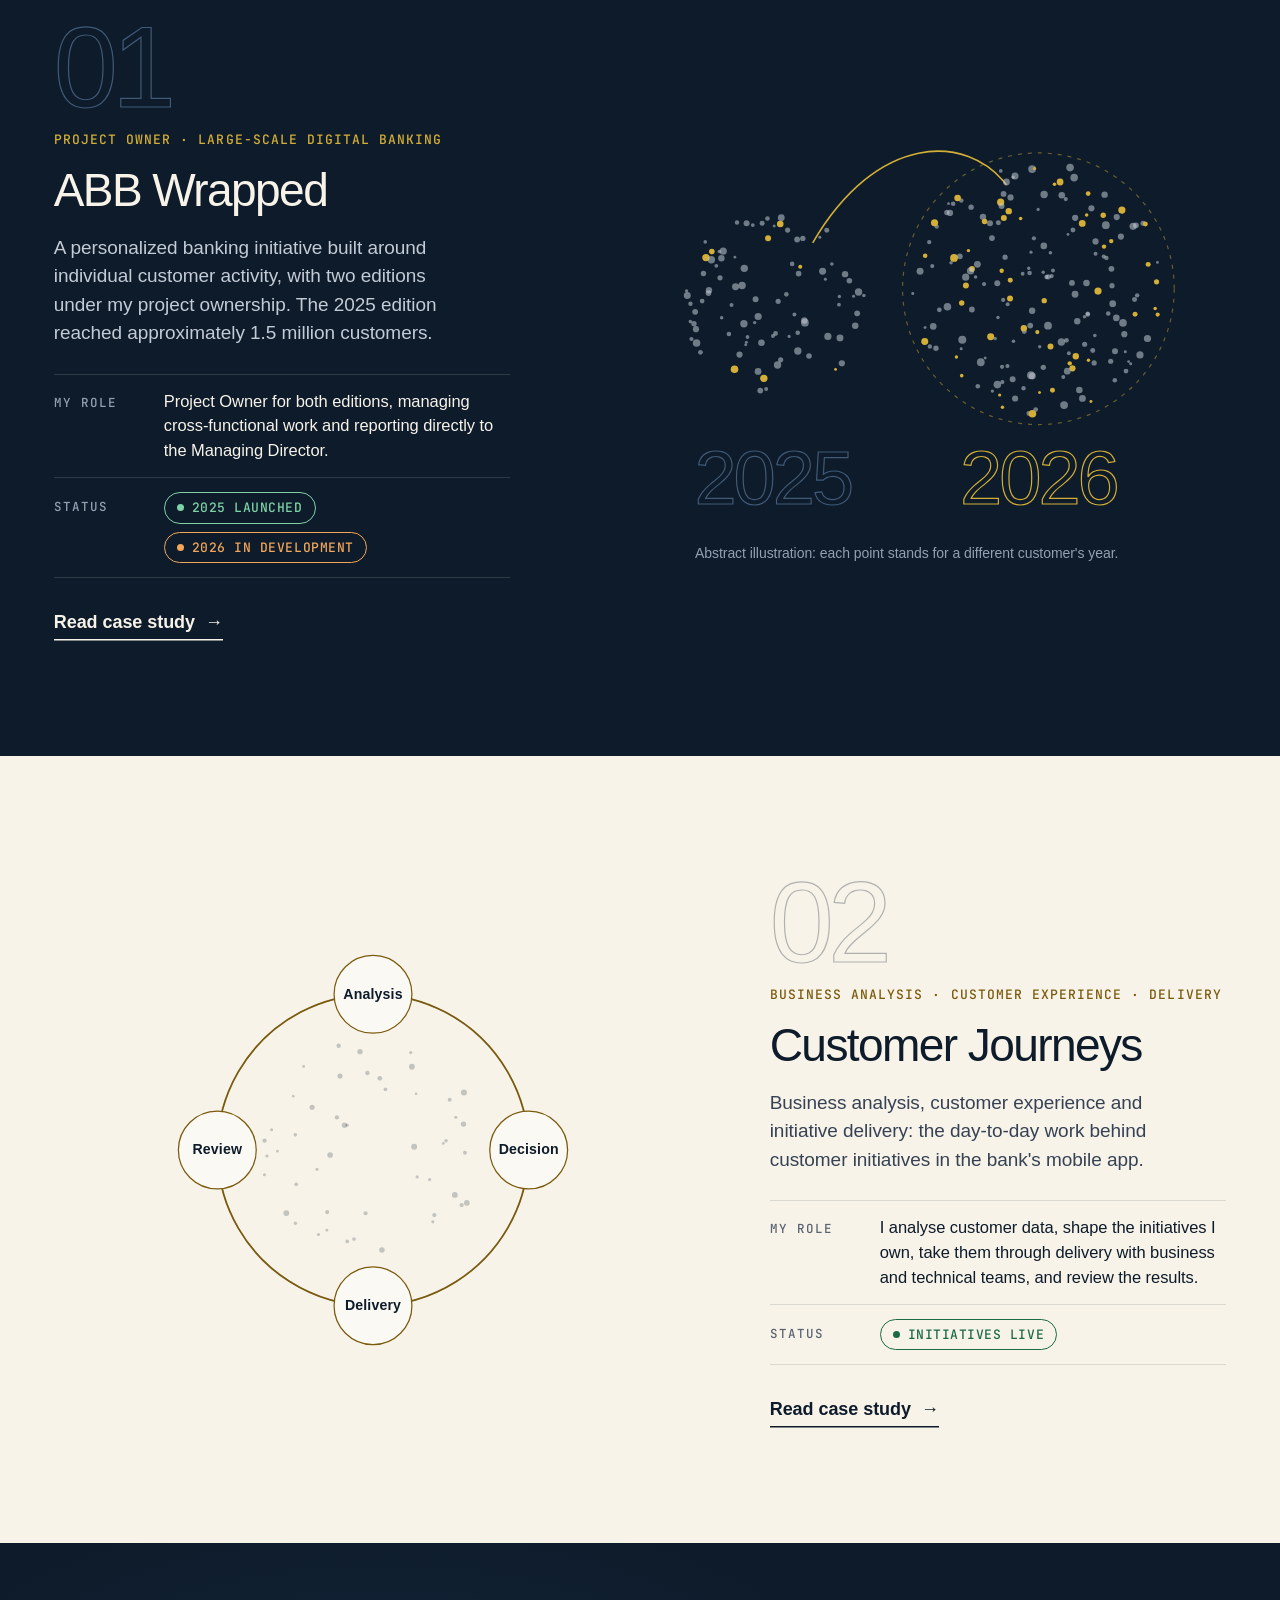
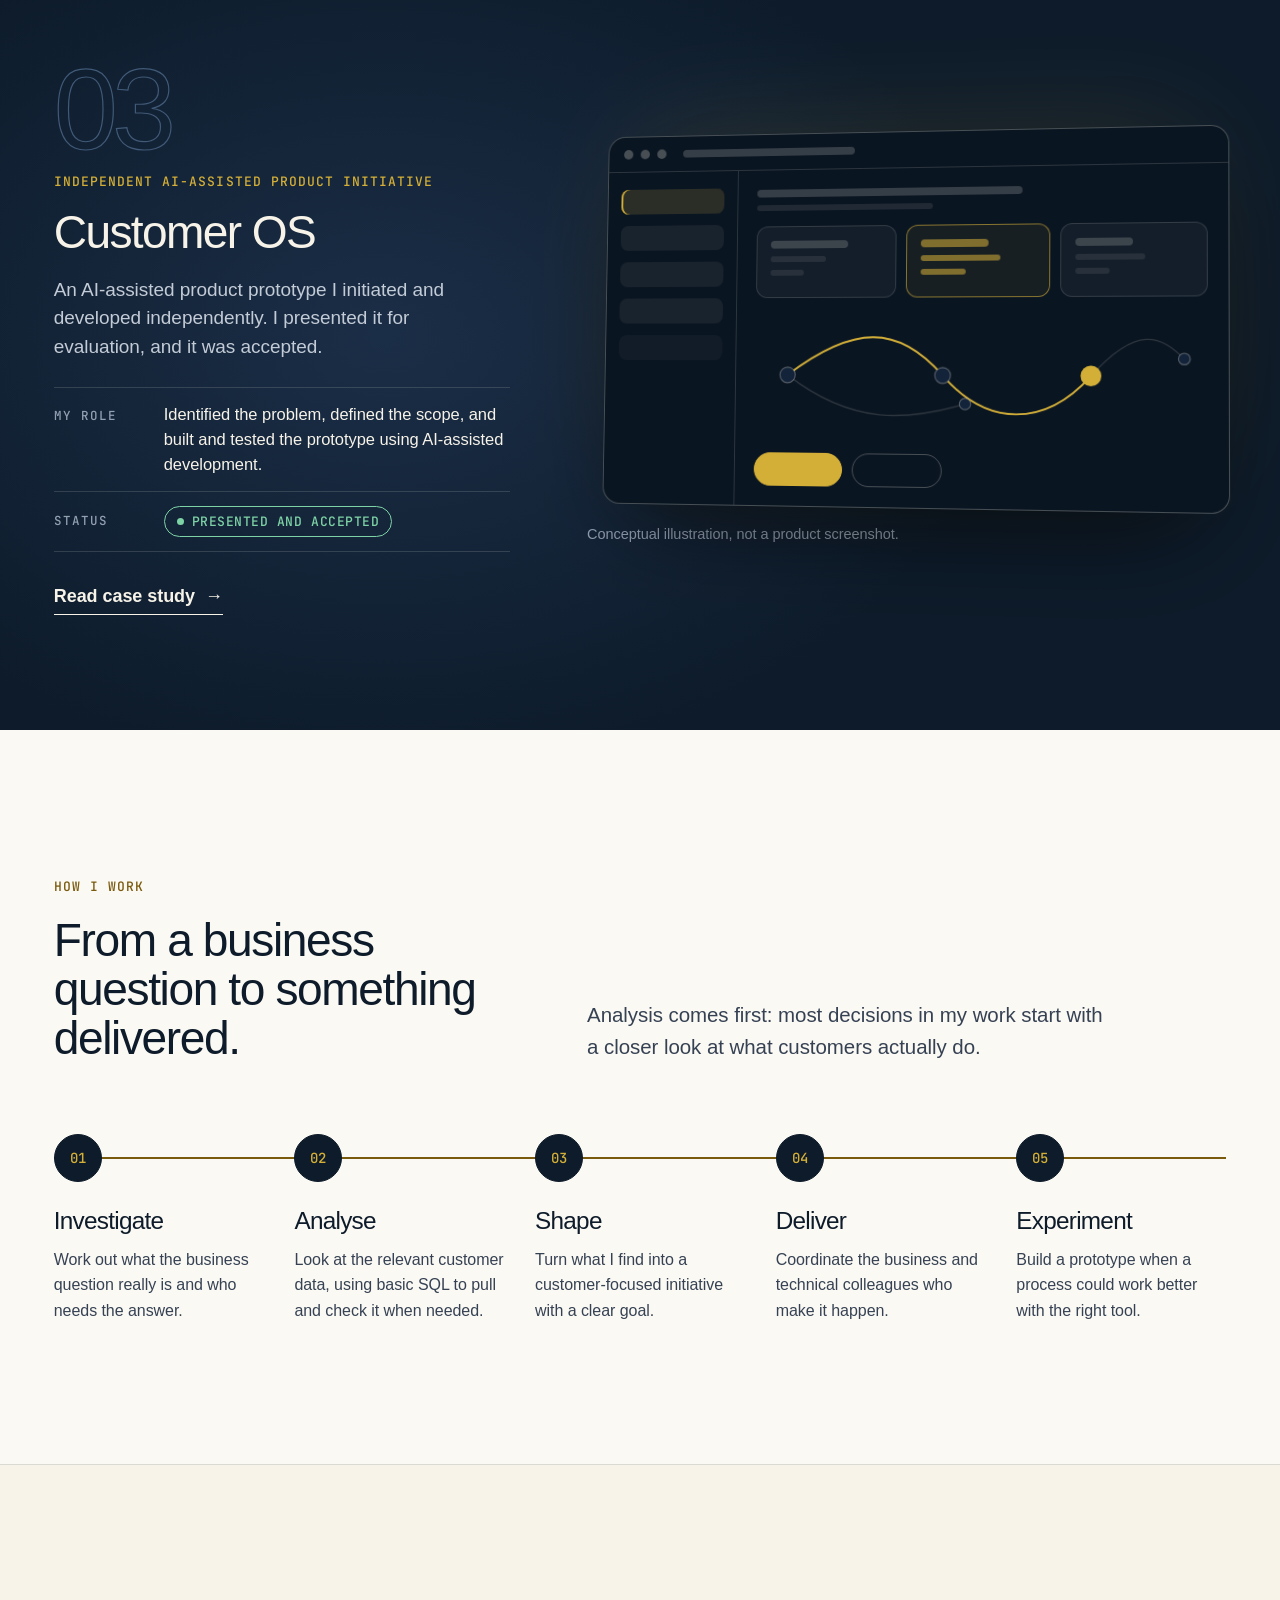
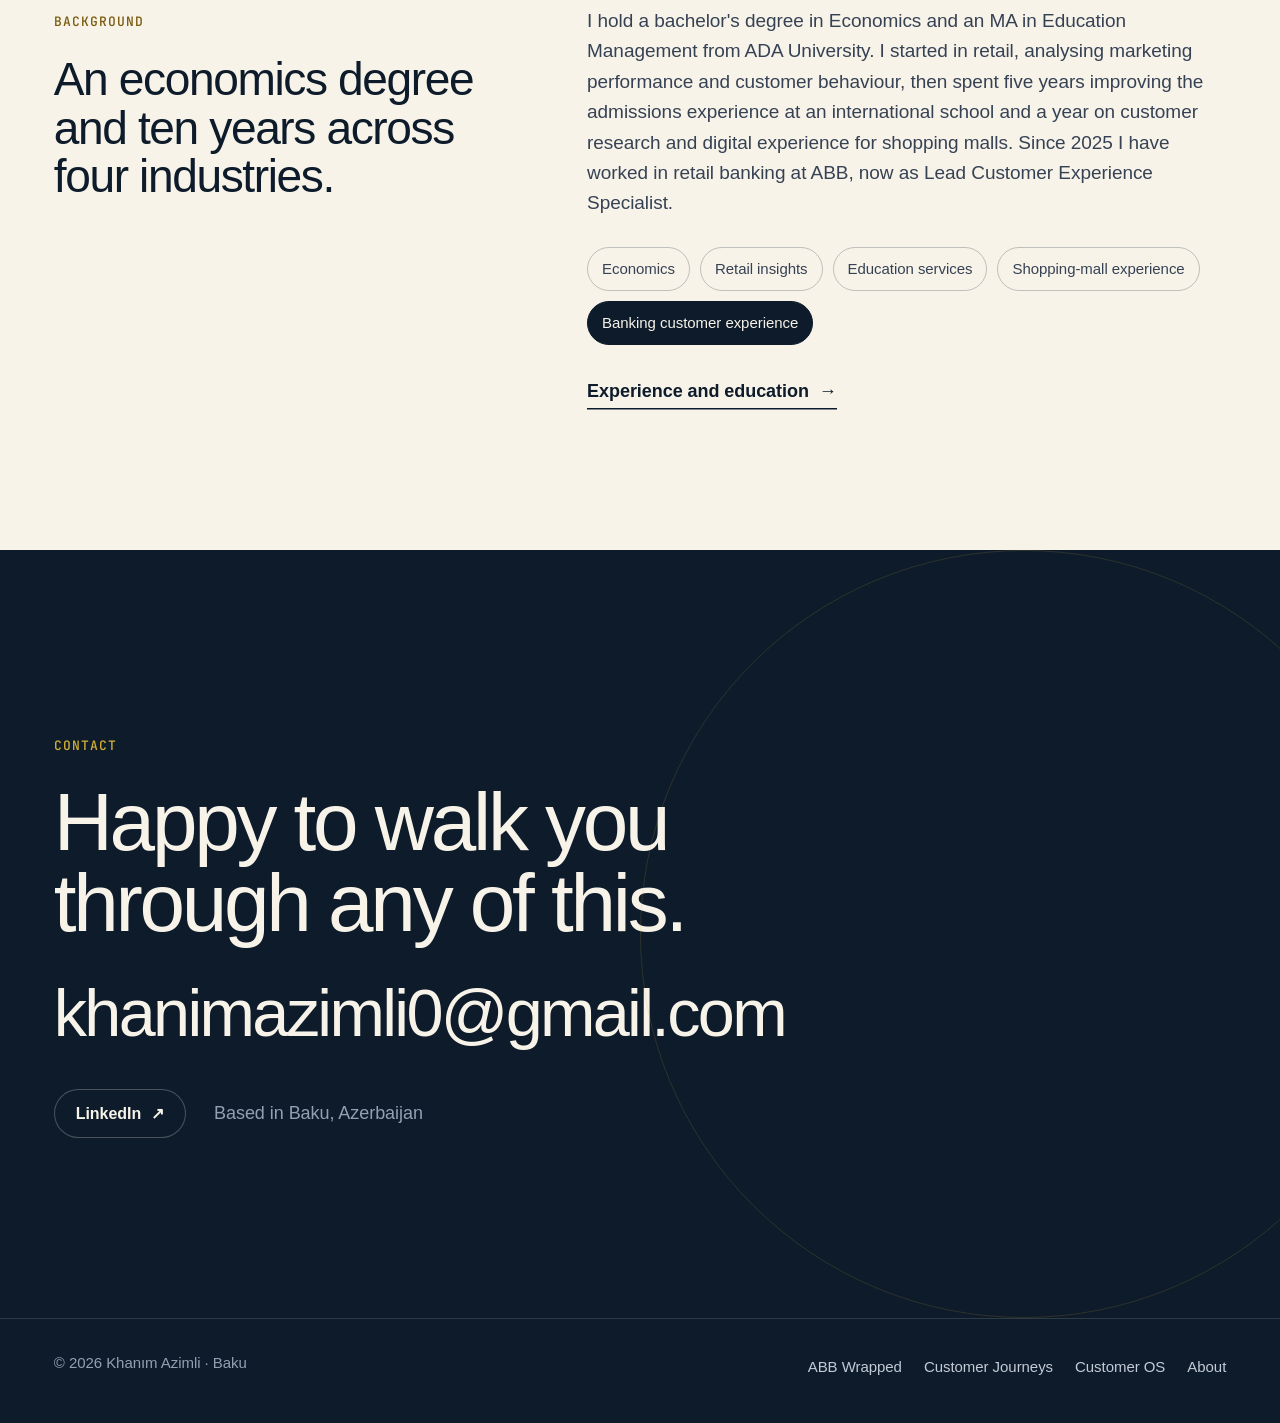
==== commit fa3388be: "Final editorial corrections for review - ABB Wrapped: four leadership areas (project direction, pers" ====
--- a/index.html
+++ b/index.html
@@ -338,7 +338,7 @@
     <div class="wrap bg-grid">
       <div><span class="lbl g" data-rv>Background</span><h2 class="h2" id="bgT" data-rv style="--d:.06s;margin-top:20px">An economics degree and ten years across four industries.</h2></div>
       <div>
-        <p class="body" data-rv style="font-size:19px">I hold a BSc in Economics and an MA in Education Management from ADA University. I started in retail, analysing marketing performance and customer behaviour, then spent five years improving the admissions experience at an international school and a year on customer research and digital experience for shopping malls. Since 2025 I have worked in retail banking at ABB, now as Lead Customer Experience Specialist.</p>
+        <p class="body" data-rv style="font-size:19px">I hold a bachelor's degree in Economics and an MA in Education Management from ADA University. I started in retail, analysing marketing performance and customer behaviour, then spent five years improving the admissions experience at an international school and a year on customer research and digital experience for shopping malls. Since 2025 I have worked in retail banking at ABB, now as Lead Customer Experience Specialist.</p>
         <div class="path" data-rv style="--d:.1s" aria-label="Career path"><span>Economics</span><span>Retail insights</span><span>Education services</span><span>Shopping-mall experience</span><span class="hot">Banking customer experience</span></div>
         <p style="margin-top:32px" data-rv><a class="link" href="about/">Experience and education <span class="ar" aria-hidden="true">→</span></a></p>
       </div>
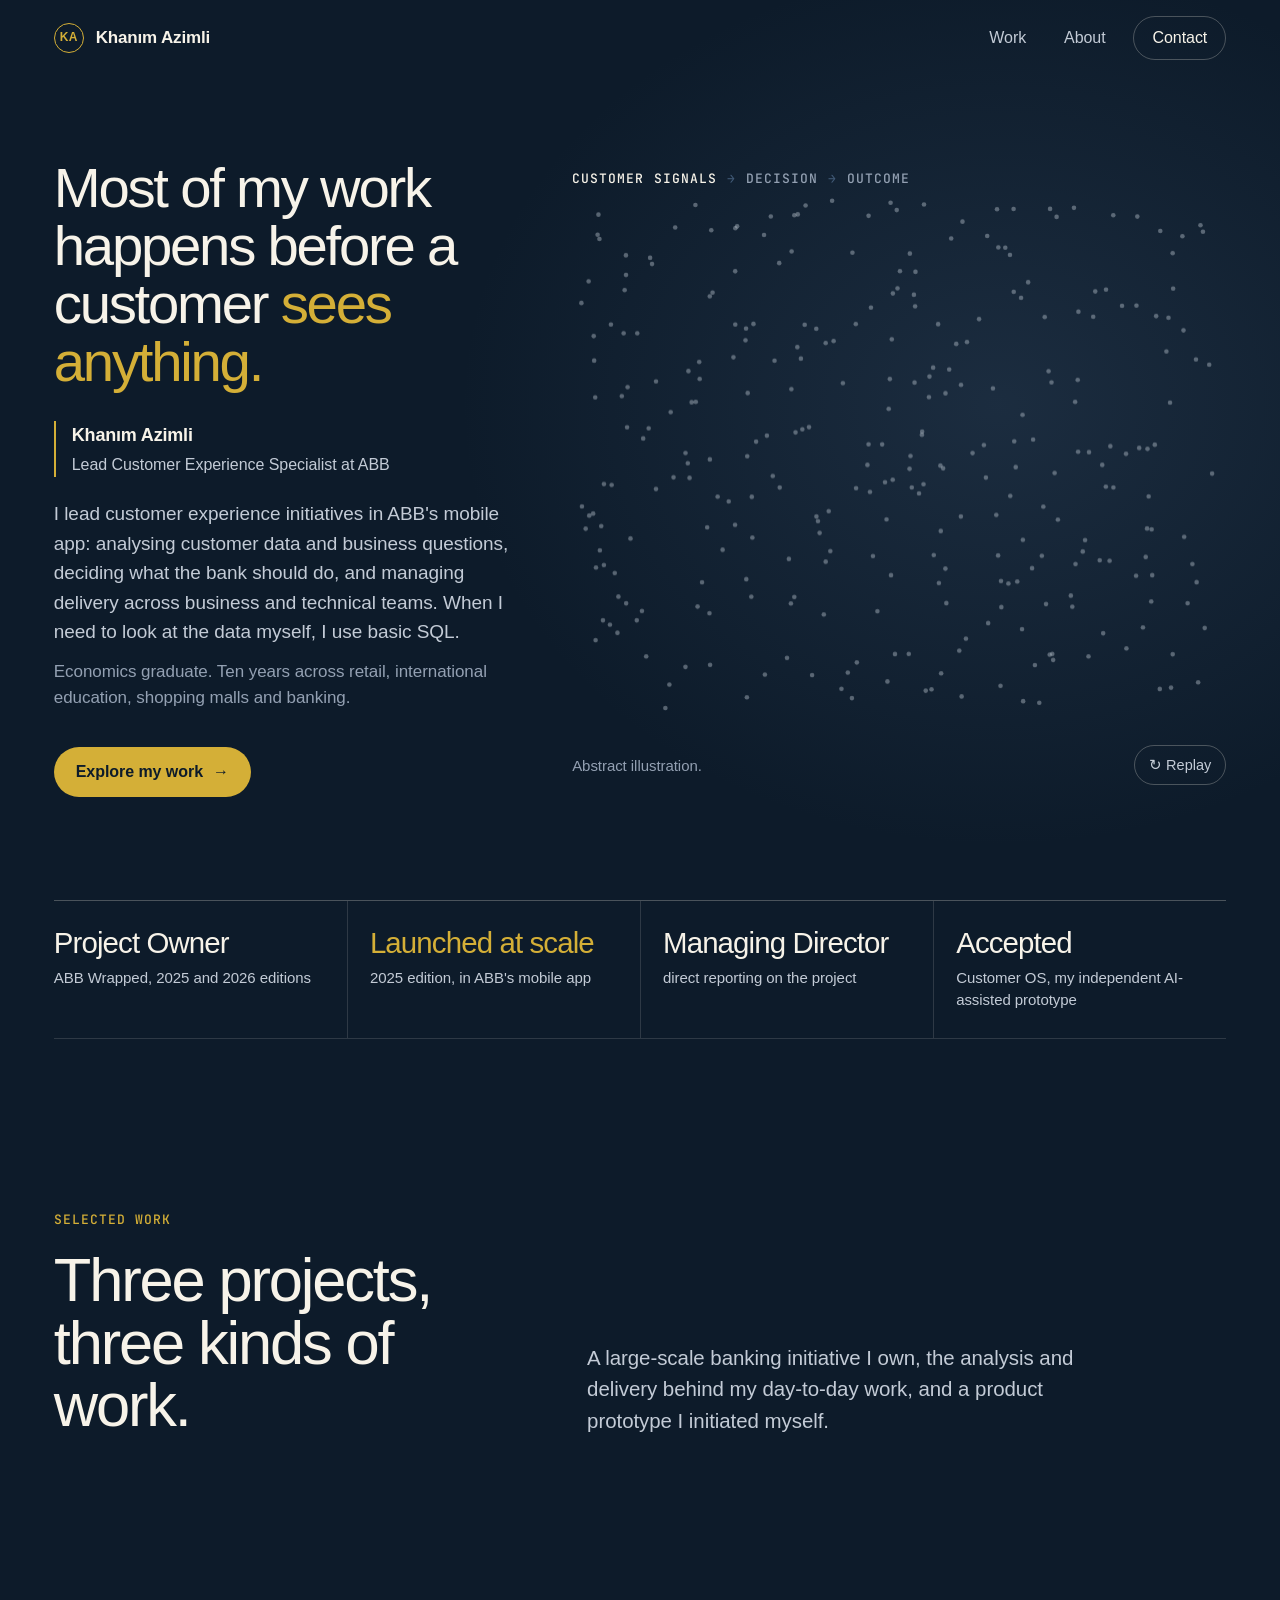
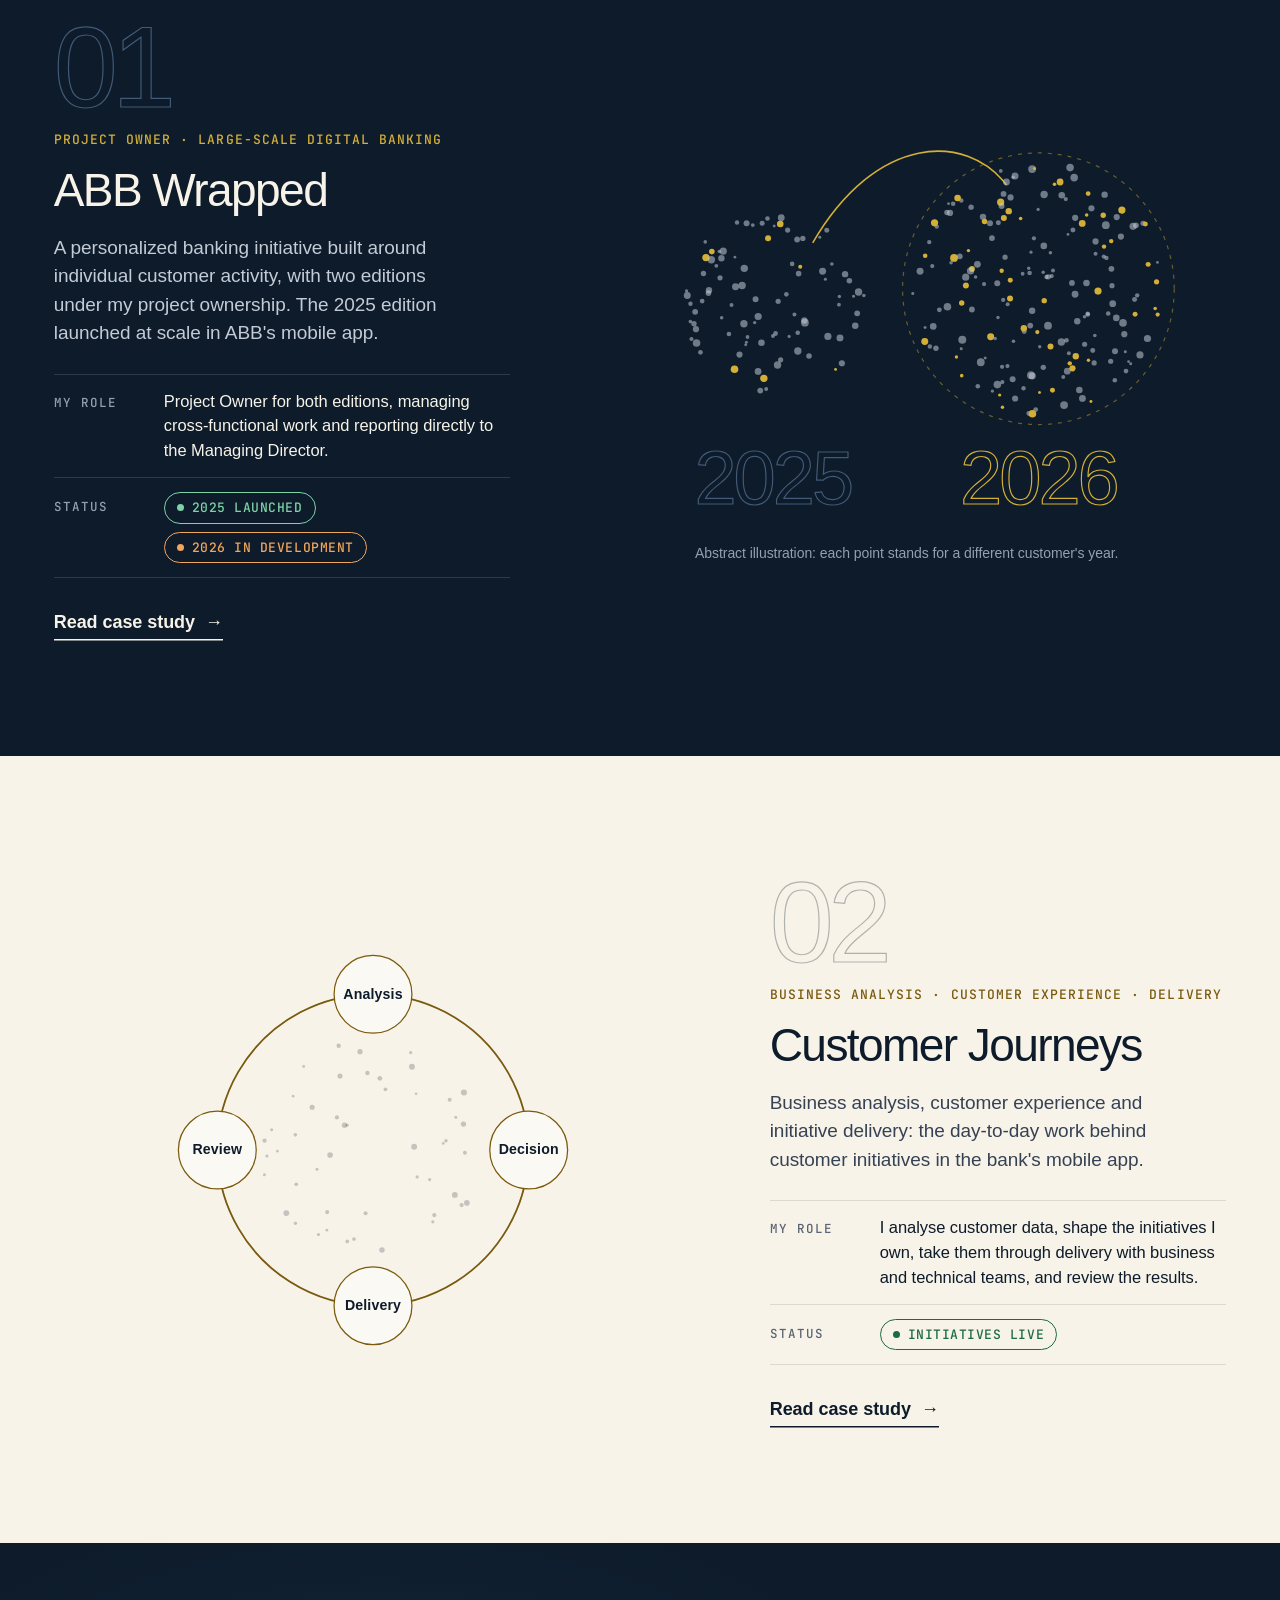
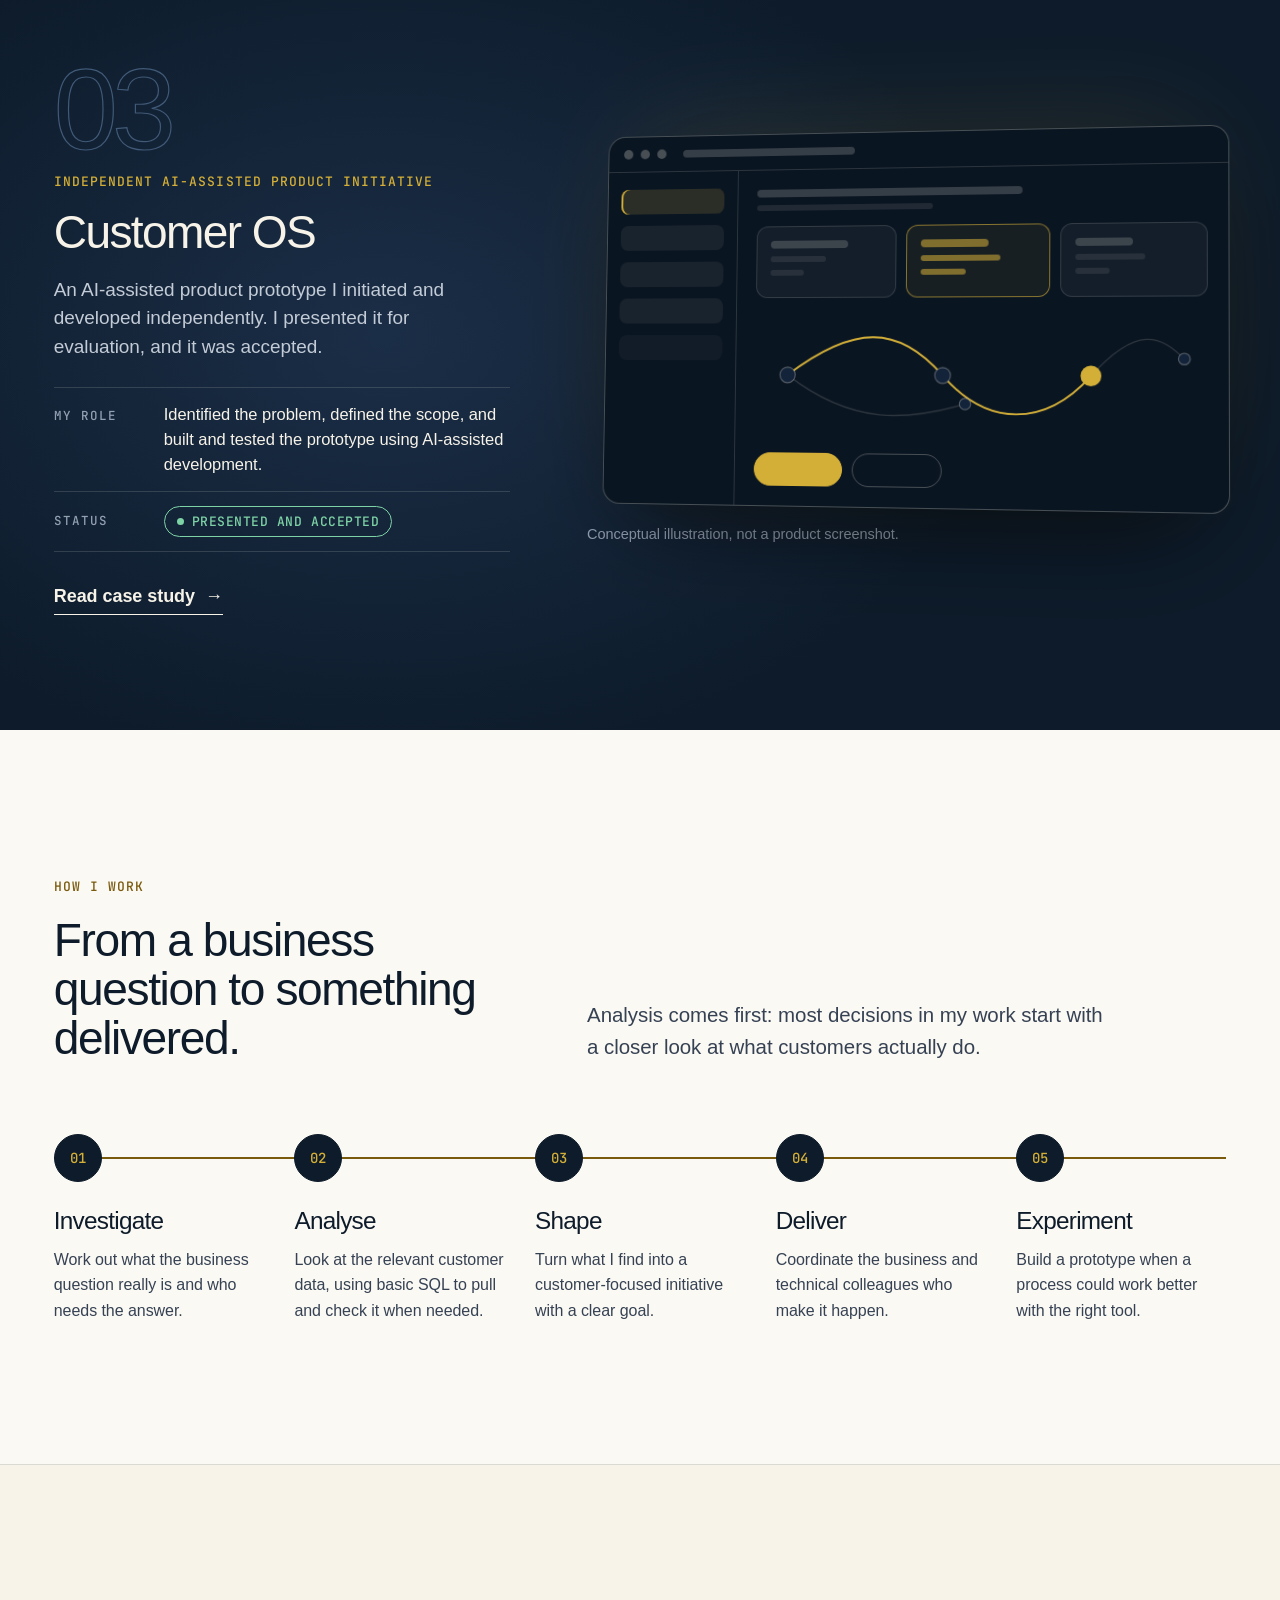
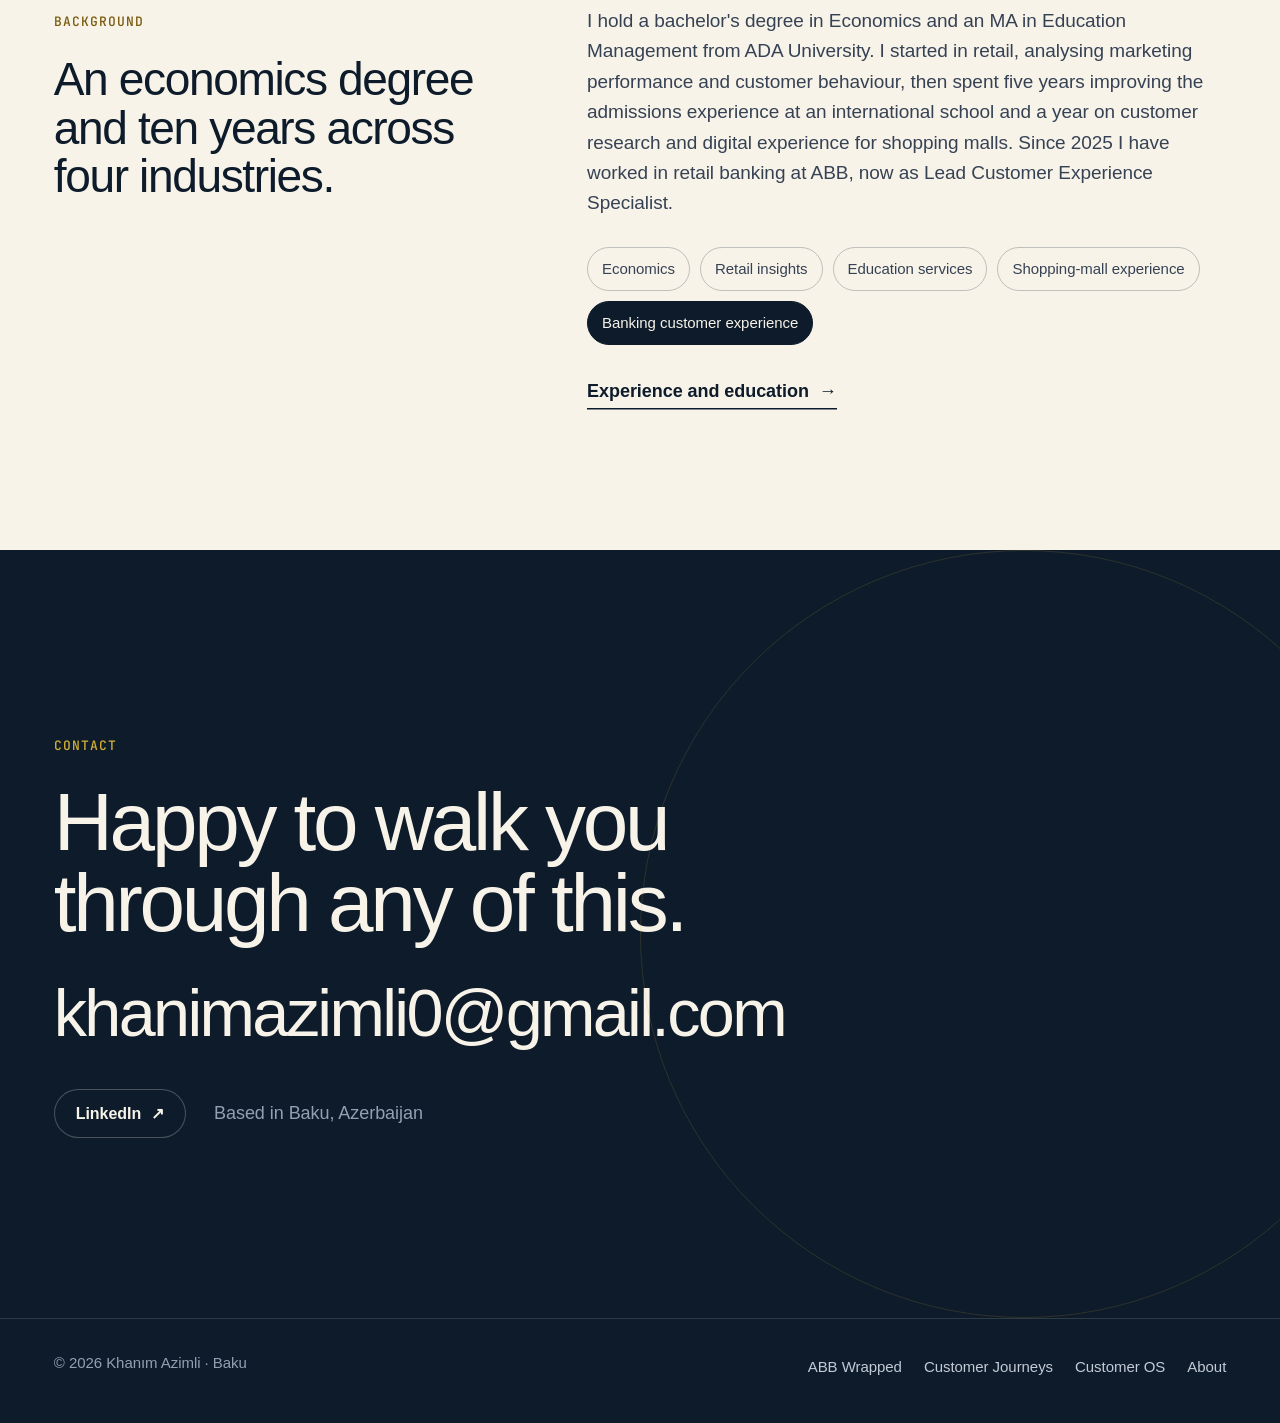
==== commit 9736933e: "Replace the reach figure with non-numeric wording No documented authorization for publishing the app" ====
--- a/index.html
+++ b/index.html
@@ -13,11 +13,11 @@
 <meta charset="utf-8">
 <meta name="viewport" content="width=device-width, initial-scale=1">
 <title>Khanım Azimli · Lead Customer Experience Specialist, ABB</title>
-<meta name="description" content="Khanım Azimli, Lead Customer Experience Specialist at ABB in Baku. Project Owner of ABB Wrapped, a personalized banking initiative that reached approximately 1.5 million customers, reporting to the Managing Director. Economics graduate with ten years across four industries.">
+<meta name="description" content="Khanım Azimli, Lead Customer Experience Specialist at ABB in Baku. Project Owner of ABB Wrapped, a large-scale personalized banking initiative, reporting to the Managing Director. Economics graduate with ten years across four industries.">
 <link rel="canonical" href="https://khanimazimli.github.io/">
 <meta property="og:type" content="website">
 <meta property="og:title" content="Khanım Azimli · Lead Customer Experience Specialist, ABB">
-<meta property="og:description" content="Project Owner of ABB Wrapped (two editions, ~1.5M customers reached in 2025), business analysis and delivery in retail banking, and an independently developed, accepted AI-assisted prototype.">
+<meta property="og:description" content="Project Owner of ABB Wrapped (two editions; the 2025 edition launched at scale), business analysis and delivery in retail banking, and an independently developed, accepted AI-assisted prototype.">
 <meta property="og:url" content="https://khanimazimli.github.io/">
 <meta name="theme-color" content="#0D1B2A">
 <link rel="icon" href="data:image/svg+xml,%3Csvg xmlns='http://www.w3.org/2000/svg' viewBox='0 0 32 32'%3E%3Crect width='32' height='32' rx='16' fill='%230D1B2A'/%3E%3Ccircle cx='16' cy='16' r='12' fill='none' stroke='%23D4AF37' stroke-width='1.6'/%3E%3Ctext x='16' y='20.5' font-family='Arial' font-size='11' font-weight='700' fill='%23D4AF37' text-anchor='middle'%3EKA%3C/text%3E%3C/svg%3E">
@@ -227,7 +227,7 @@
     <div class="wrap">
       <ul class="ldl">
         <li data-rv><b>Project Owner</b><span>ABB Wrapped, 2025 and 2026 editions</span></li>
-        <li data-rv style="--d:.06s"><b class="num">~1.5M</b><span>customers reached by the 2025 edition</span></li>
+        <li data-rv style="--d:.06s"><b>Launched at scale</b><span>2025 edition, in ABB's mobile app</span></li>
         <li data-rv style="--d:.12s"><b>Managing Director</b><span>direct reporting on the project</span></li>
         <li data-rv style="--d:.18s"><b>Accepted</b><span>Customer OS, my independent AI-assisted prototype</span></li>
       </ul>
@@ -249,7 +249,7 @@
         <span class="no" aria-hidden="true">01</span>
         <span class="lbl g" style="display:flex;margin-top:12px">Project Owner · Large-scale digital banking</span>
         <h3 id="f1t">ABB Wrapped</h3>
-        <p class="prob">A personalized banking initiative built around individual customer activity, with two editions under my project ownership. The 2025 edition reached approximately 1.5 million customers.</p>
+        <p class="prob">A personalized banking initiative built around individual customer activity, with two editions under my project ownership. The 2025 edition launched at scale in ABB's mobile app.</p>
         <dl>
           <div><dt>My role</dt><dd>Project Owner for both editions, managing cross-functional work and reporting directly to the Managing Director.</dd></div>
           <div><dt>Status</dt><dd style="display:flex;flex-wrap:wrap;gap:8px"><span class="st done">2025 launched</span><span class="st wait">2026 in development</span></dd></div>
